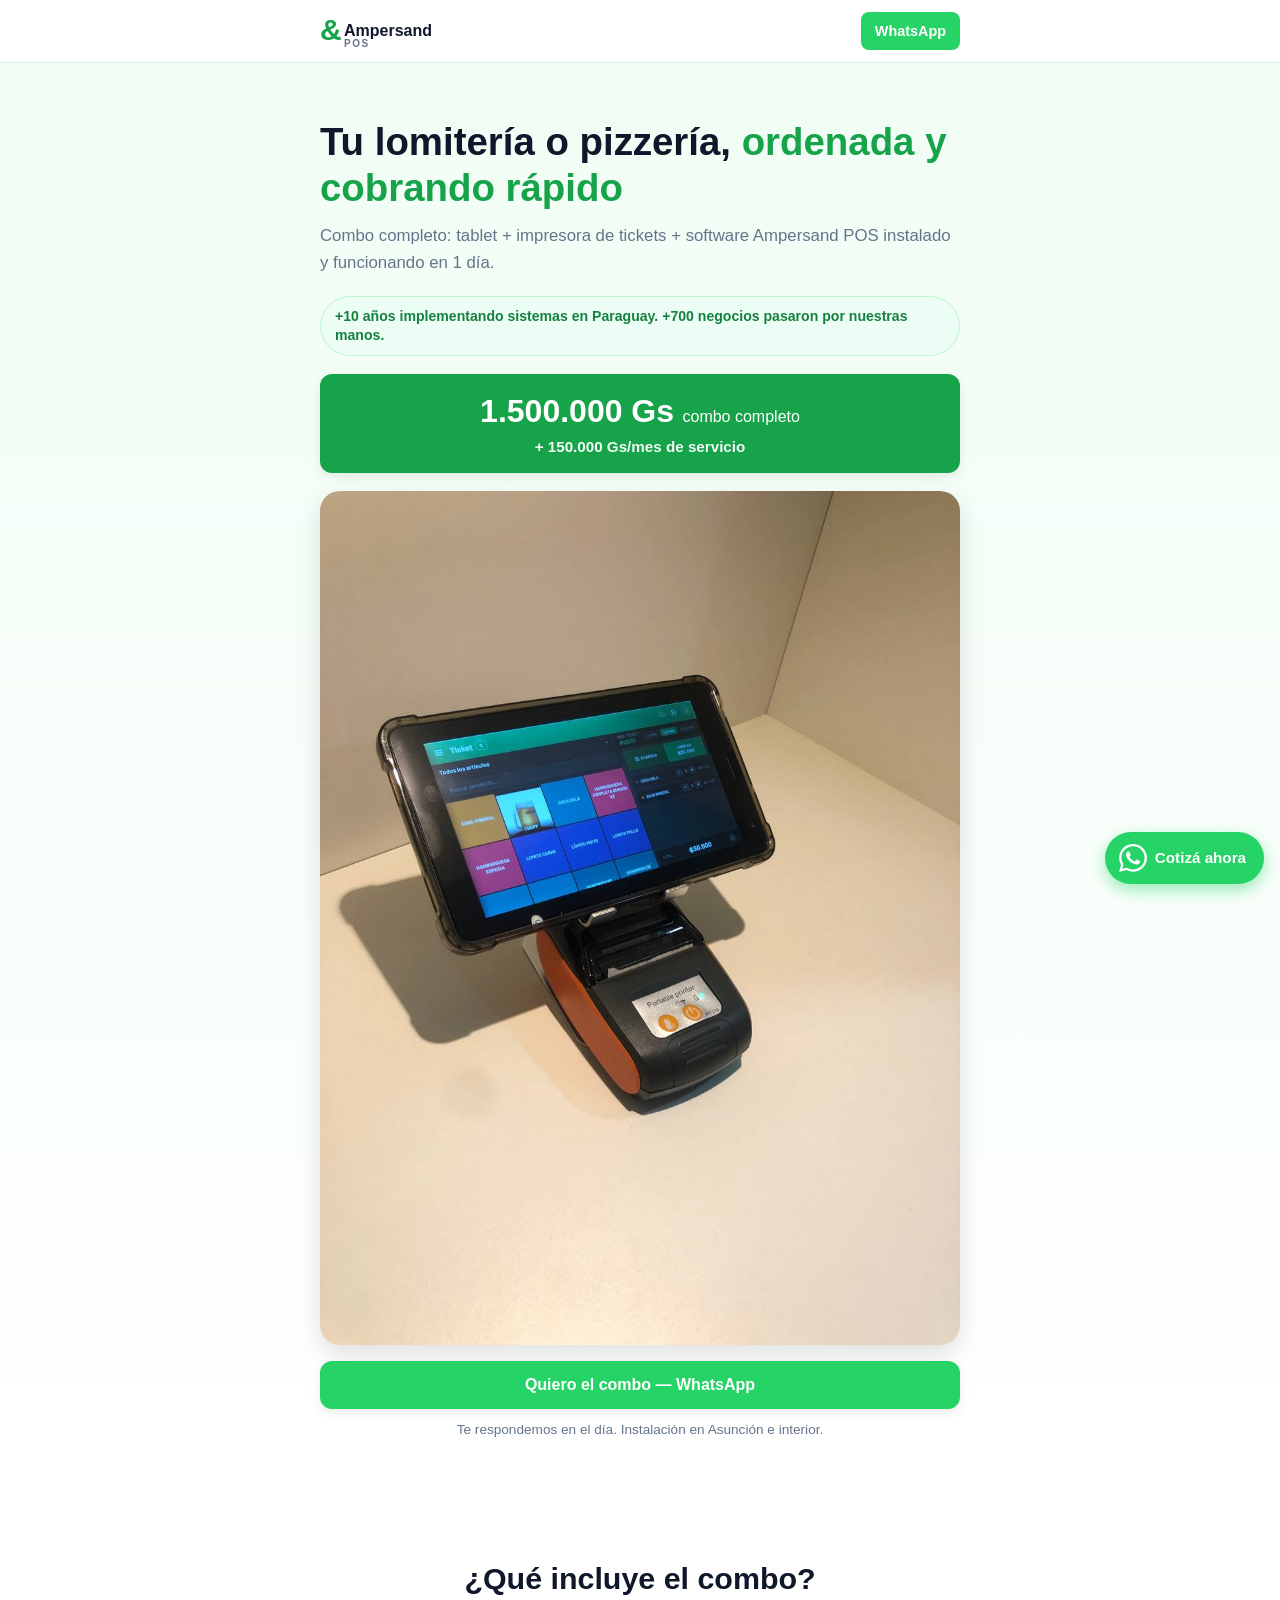
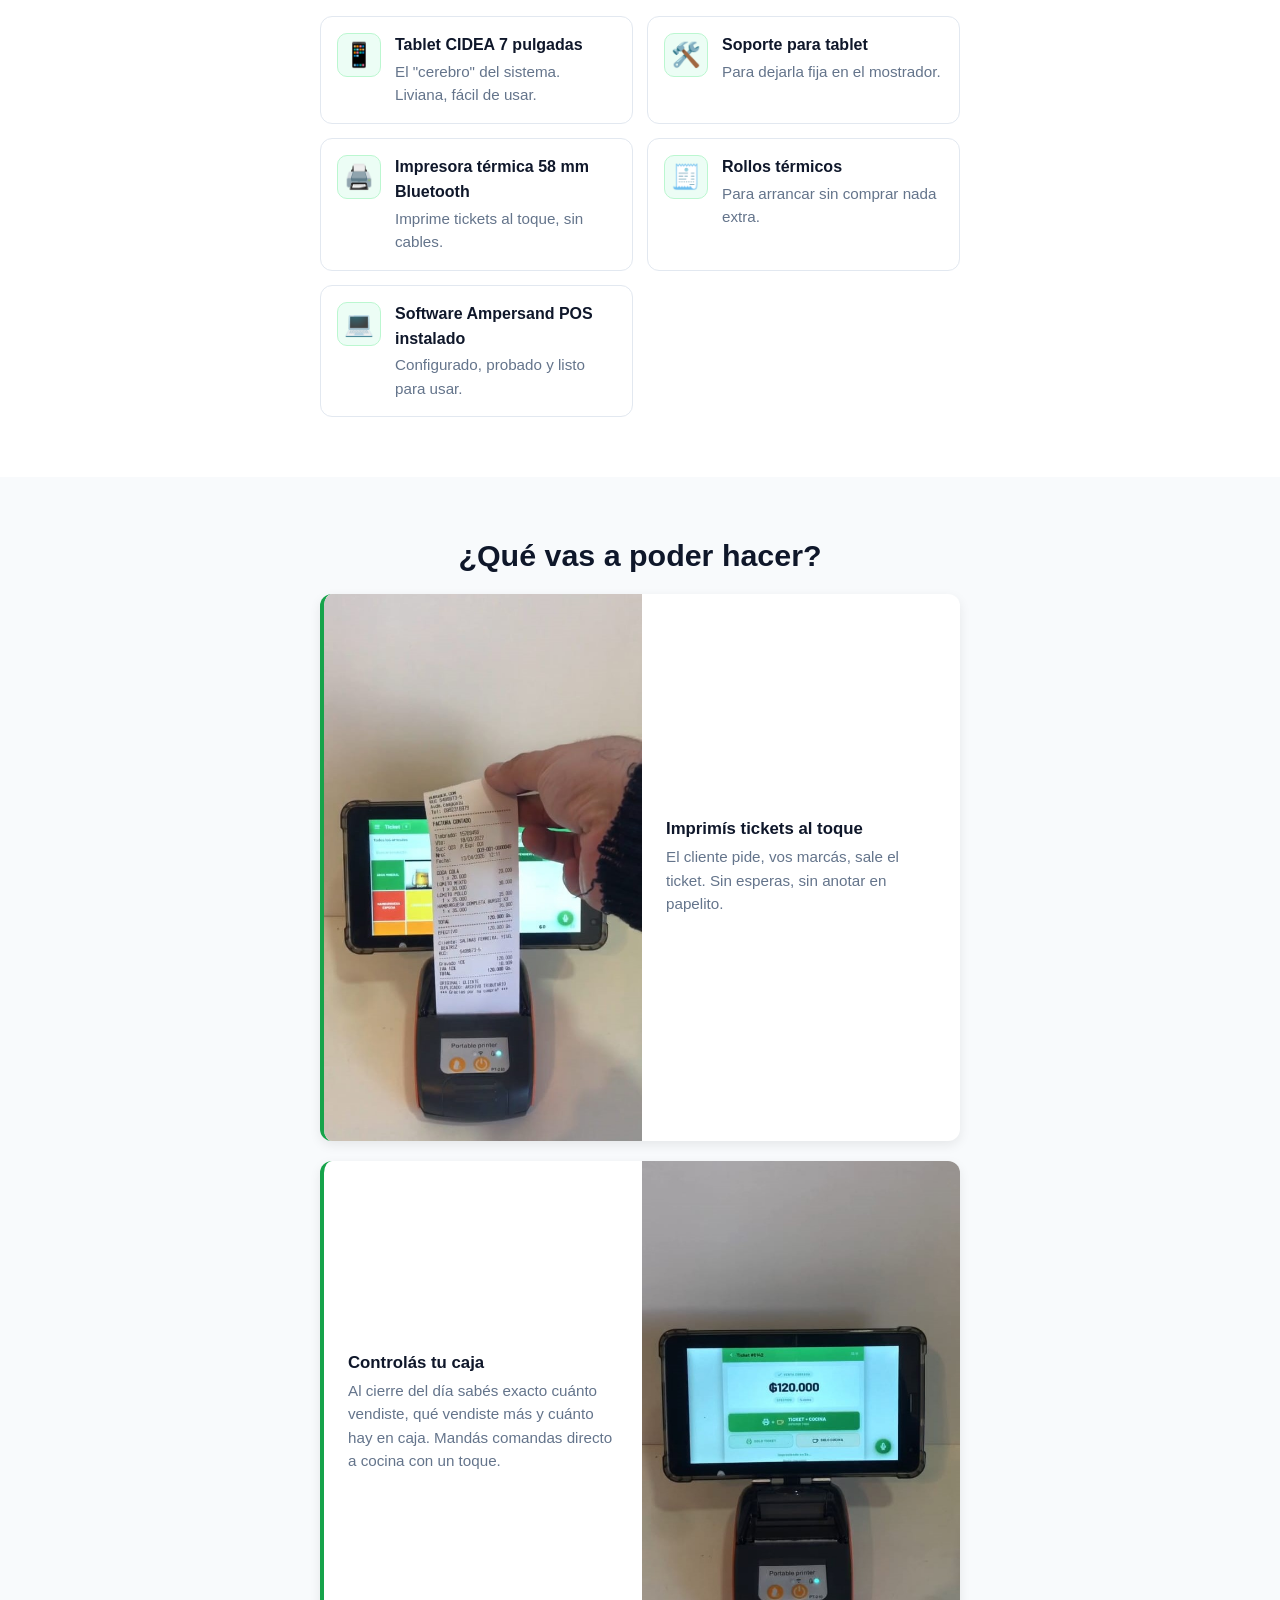
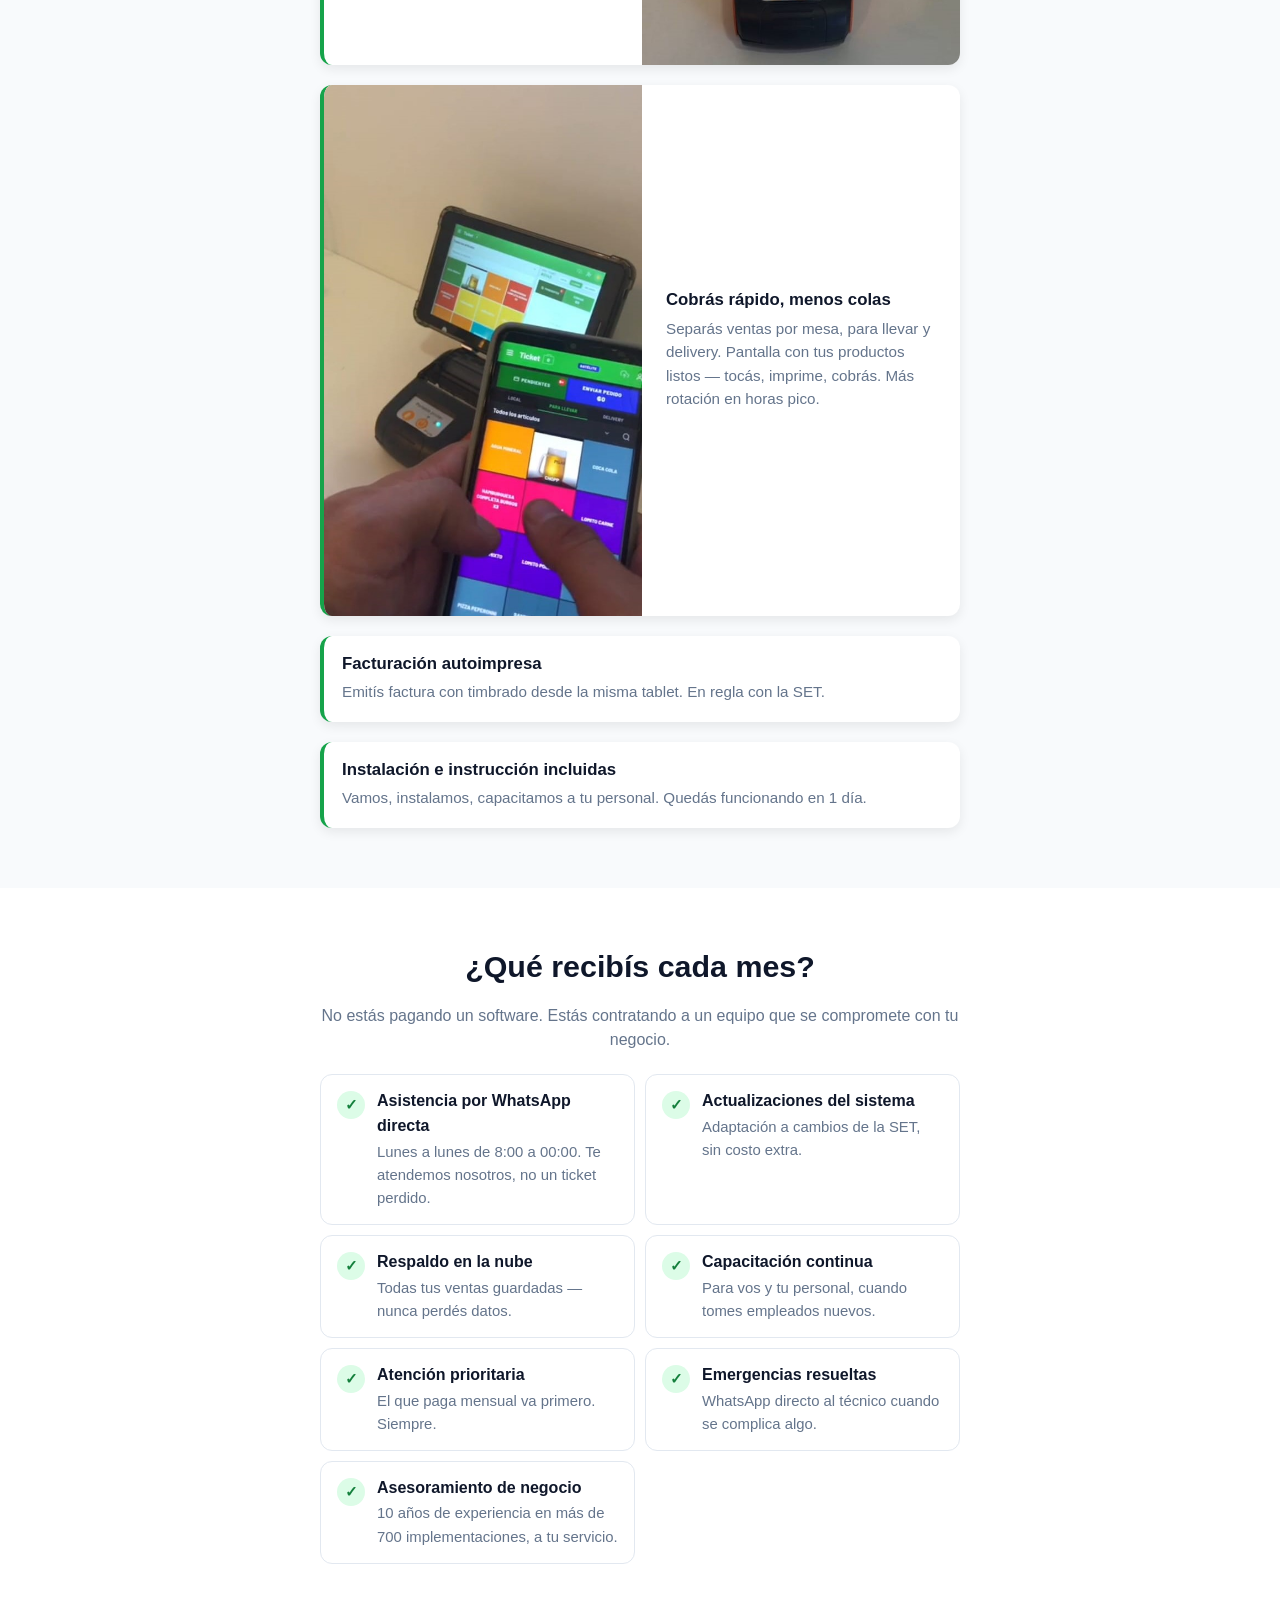
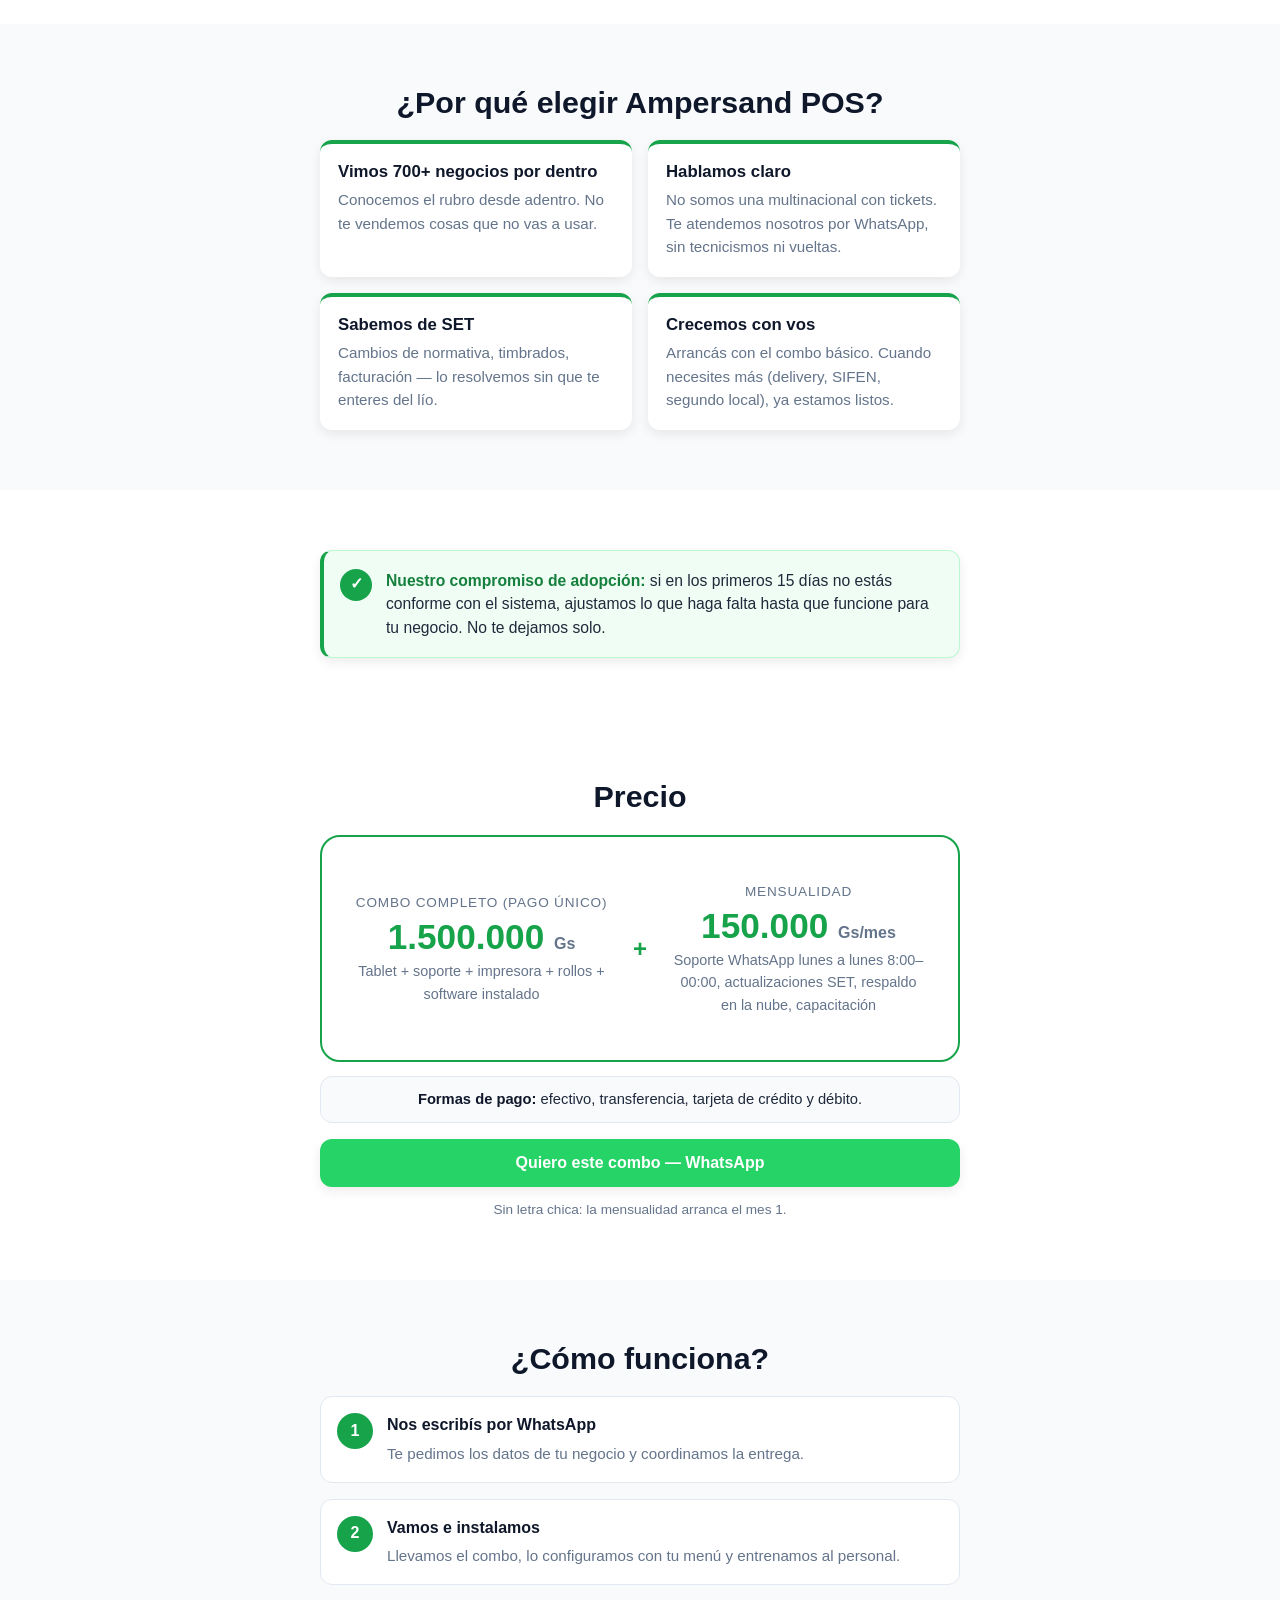
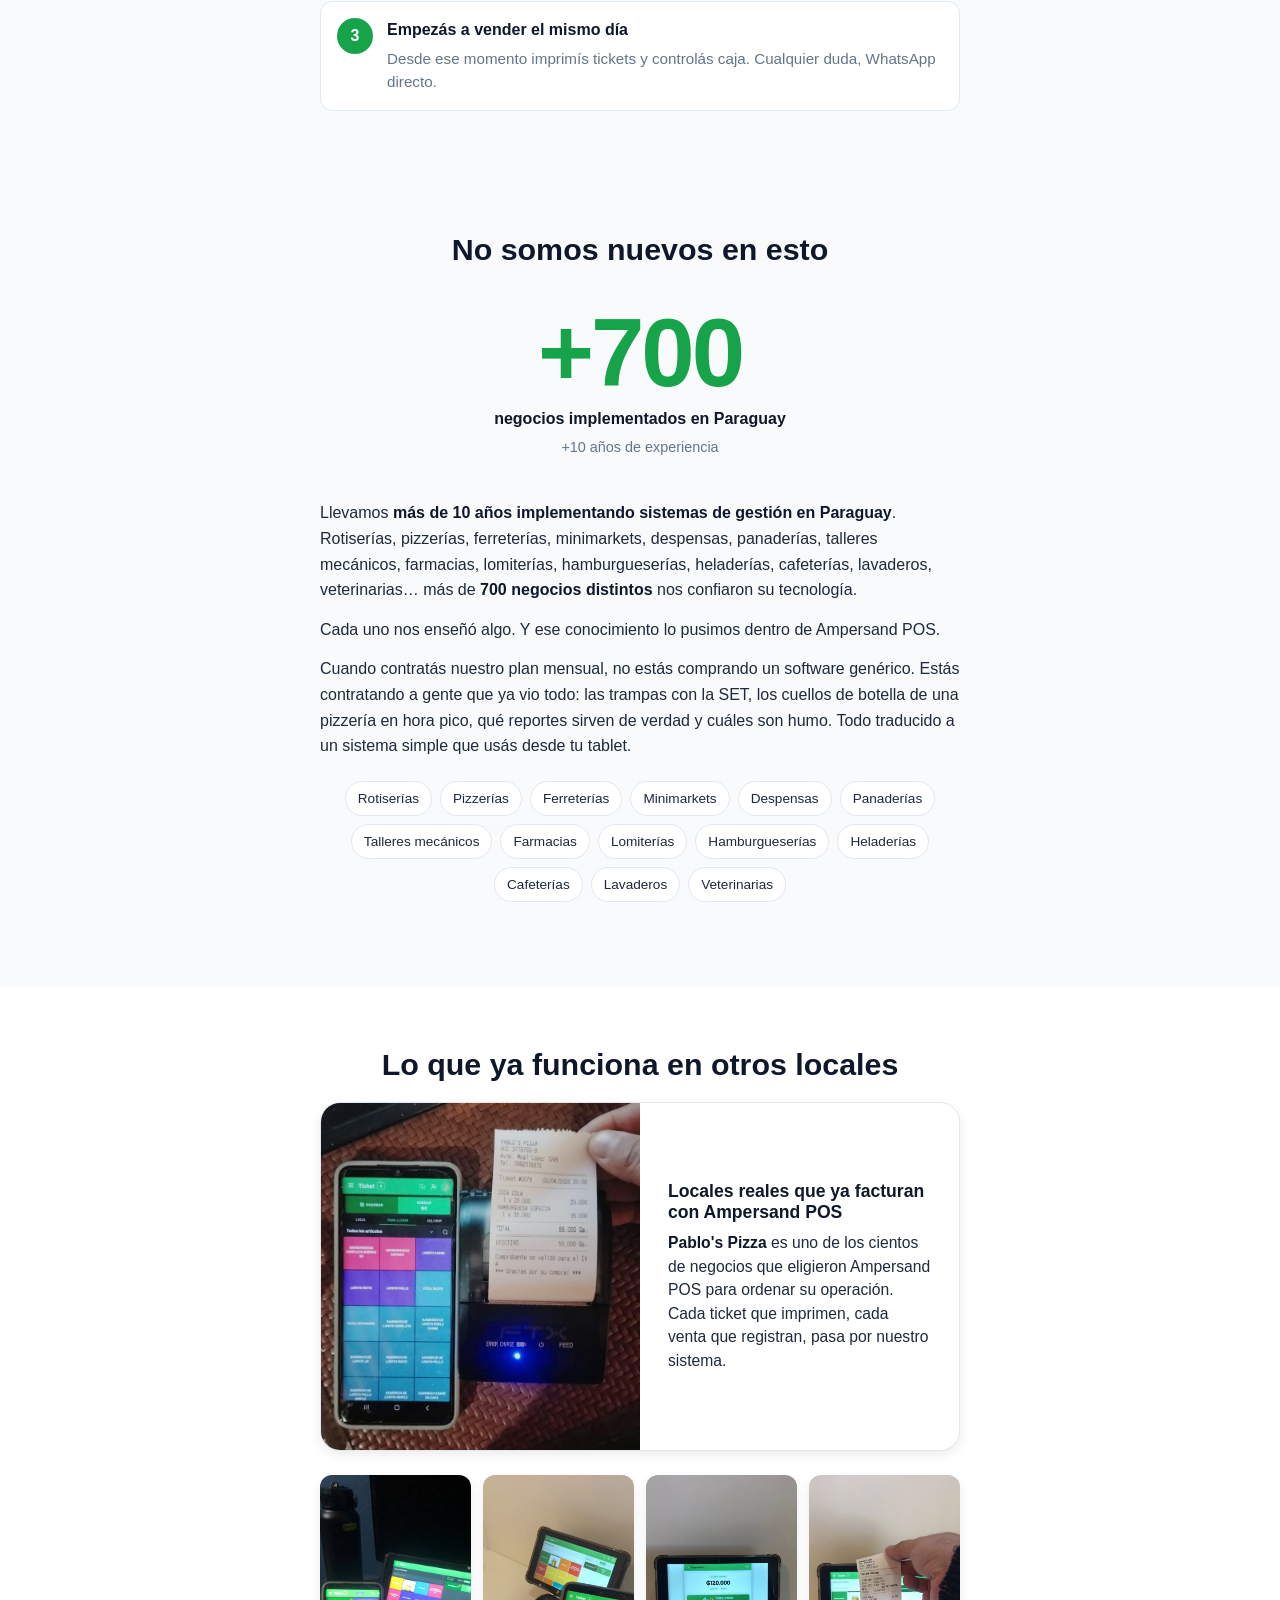
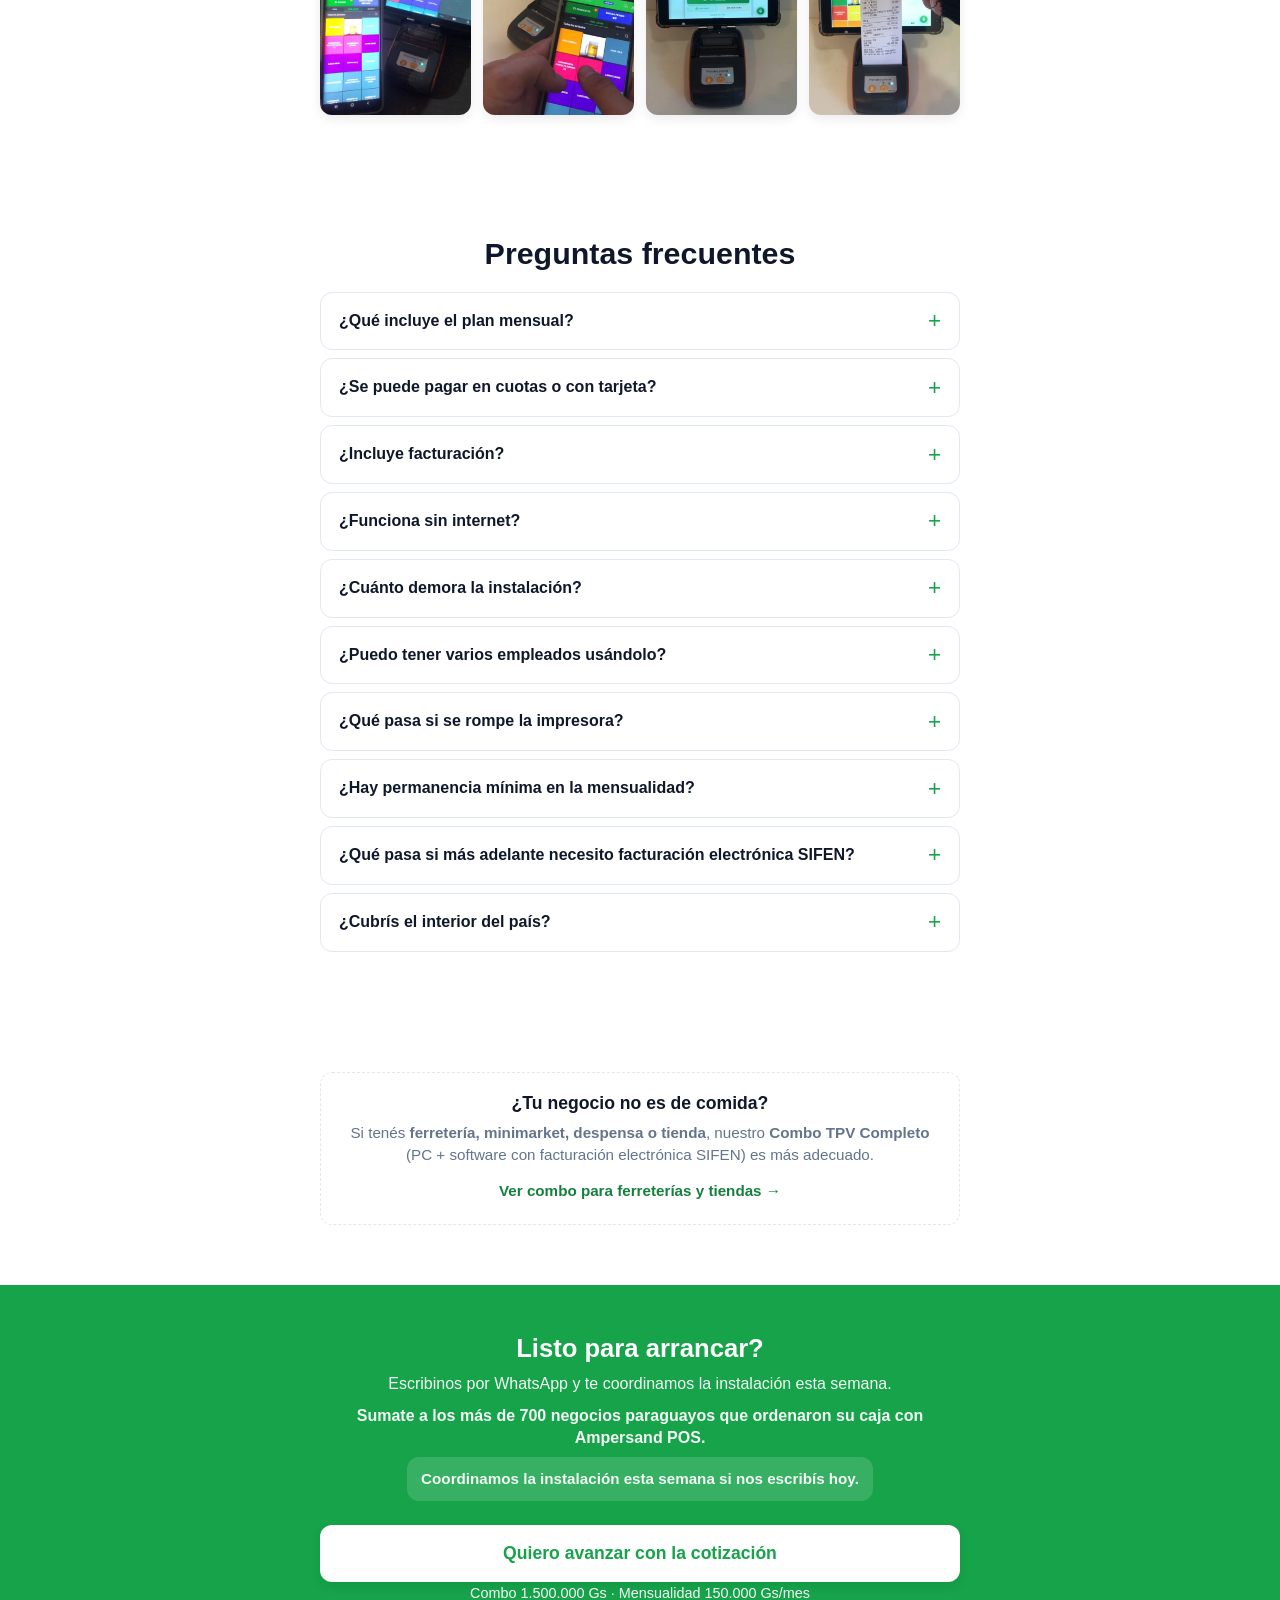
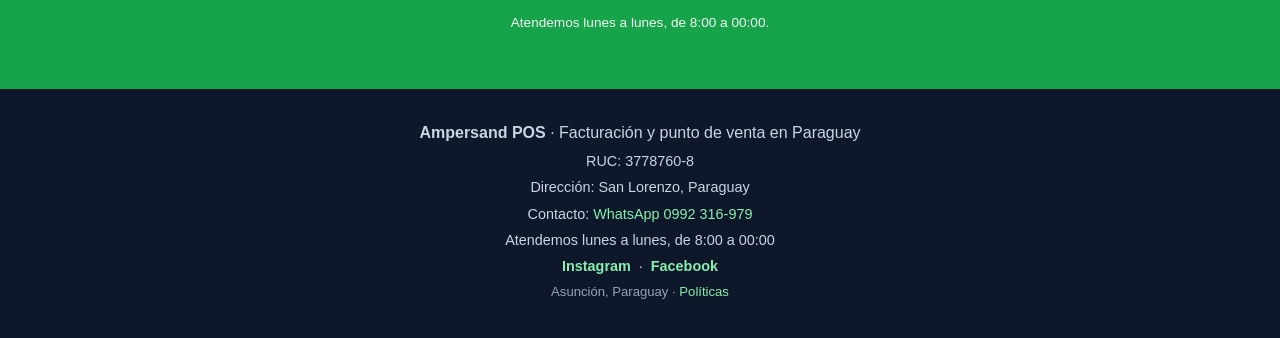
==== public/lomiteria/index.html @ 7660ac67 "Initial commit" ====
<!DOCTYPE html>
<html lang="es-PY">
<head>
<meta charset="UTF-8">
<meta name="viewport" content="width=device-width, initial-scale=1.0">
<meta name="theme-color" content="#16a34a">

<!-- SEO -->
<title>Sistema para Lomiterías y Pizzerías en Paraguay | Ampersand POS</title>
<meta name="description" content="Combo completo para tu lomitería o pizzería: tablet + impresora de tickets + software Ampersand POS. +10 años y +700 negocios implementados en Paraguay. Instalación en 1 día.">
<meta name="keywords" content="sistema lomiteria, sistema pizzeria, POS Paraguay, software facturación, tablet caja, impresora ticket bluetooth">

<!-- Open Graph -->
<meta property="og:type" content="website">
<meta property="og:locale" content="es_PY">
<meta property="og:title" content="Ampersand POS para Lomiterías y Pizzerías — 1.500.000 Gs">
<meta property="og:description" content="+10 años y +700 negocios implementados en Paraguay. Tablet + impresora + software. Quedás funcionando en 1 día.">
<meta property="og:image" content="/lomiteria/assets/og-image.jpg">
<meta property="og:url" content="https://nodo.com.py/lomiteria">

<!-- Twitter Card -->
<meta name="twitter:card" content="summary_large_image">
<meta name="twitter:title" content="Ampersand POS para Lomiterías y Pizzerías">
<meta name="twitter:description" content="Combo completo 1.500.000 Gs + 150.000 Gs/mes. +700 negocios ya confían en Ampersand POS.">
<meta name="twitter:image" content="/lomiteria/assets/og-image.jpg">

<!-- Favicon -->
<link rel="icon" type="image/png" href="/lomiteria/assets/favicon-192.png">

<!-- Styles -->
<link rel="stylesheet" href="styles.css">

<!-- Meta Pixel Code -->
<!-- REEMPLAZAR PIXEL_ID_AQUI con el ID real de Meta Pixel -->
<script>
!function(f,b,e,v,n,t,s)
{if(f.fbq)return;n=f.fbq=function(){n.callMethod?
n.callMethod.apply(n,arguments):n.queue.push(arguments)};
if(!f._fbq)f._fbq=n;n.push=n;n.loaded=!0;n.version='2.0';
n.queue=[];t=b.createElement(e);t.async=!0;
t.src=v;s=b.getElementsByTagName(e)[0];
s.parentNode.insertBefore(t,s)}(window, document,'script',
'https://connect.facebook.net/en_US/fbevents.js');
fbq('init', 'PIXEL_ID_AQUI');
fbq('track', 'PageView');
</script>
<noscript><img height="1" width="1" style="display:none"
src="https://www.facebook.com/tr?id=PIXEL_ID_AQUI&ev=PageView&noscript=1"/></noscript>
<!-- End Meta Pixel Code -->
</head>
<body>

<!-- ============================= -->
<!-- HEADER                        -->
<!-- ============================= -->
<header class="header">
  <div class="container header__inner">
    <a href="#" class="logo" aria-label="Ampersand POS - Inicio">
      <svg class="logo__svg" width="170" height="36" viewBox="0 0 170 36" xmlns="http://www.w3.org/2000/svg" aria-hidden="true">
        <text x="0" y="27" font-family="-apple-system, BlinkMacSystemFont, 'Segoe UI', Roboto, sans-serif" font-size="30" font-weight="800" fill="#16a34a">&amp;</text>
        <text x="24" y="23" font-family="-apple-system, BlinkMacSystemFont, 'Segoe UI', Roboto, sans-serif" font-size="16" font-weight="700" fill="#0f172a">Ampersand</text>
        <text x="24" y="34" font-family="-apple-system, BlinkMacSystemFont, 'Segoe UI', Roboto, sans-serif" font-size="10" font-weight="600" fill="#64748b" letter-spacing="1.5">POS</text>
      </svg>
    </a>
    <a href="https://wa.me/595992316979?text=Hola%2C%20quiero%20info%20del%20combo%20Ampersand%20POS%20para%20mi%20lomiter%C3%ADa"
       class="header__wa"
       onclick="fbq('track','Contact')"
       aria-label="Contactar por WhatsApp"
       target="_blank" rel="noopener">
      WhatsApp
    </a>
  </div>
</header>

<!-- ============================= -->
<!-- HERO                          -->
<!-- ============================= -->
<section class="hero">
  <div class="container">
    <h1 class="hero__title">Tu lomitería o pizzería, <span class="text-primary">ordenada y cobrando rápido</span></h1>
    <p class="hero__sub">Combo completo: tablet + impresora de tickets + software Ampersand POS instalado y funcionando en 1 día.</p>

    <div class="hero__badge">
      +10 años implementando sistemas en Paraguay. +700 negocios pasaron por nuestras manos.
    </div>

    <div class="hero__price">
      <div><strong>1.500.000 Gs</strong> combo completo</div>
      <div class="hero__price-plus">+ 150.000 Gs/mes de servicio</div>
    </div>

    <img src="assets/hero-combo.jpg"
         alt="Sistema Ampersand POS: tablet con software de ventas sobre impresora térmica bluetooth"
         class="hero__image"
         width="960" height="1280"
         loading="eager"
         fetchpriority="high">

    <a href="https://wa.me/595992316979?text=Hola%2C%20vi%20el%20combo%20para%20lomiter%C3%ADa%20y%20quiero%20m%C3%A1s%20info"
       class="btn btn--primary btn--block"
       onclick="fbq('track','Contact')"
       target="_blank" rel="noopener">
      Quiero el combo — WhatsApp
    </a>
    <p class="hero__note">Te respondemos en el día. Instalación en Asunción e interior.</p>
  </div>
</section>

<!-- ============================= -->
<!-- QUÉ INCLUYE EL COMBO          -->
<!-- ============================= -->
<section class="section" id="combo">
  <div class="container">
    <h2 class="section__title">¿Qué incluye el combo?</h2>
    <ul class="features">
      <li class="feature">
        <span class="feature__icon" aria-hidden="true">📱</span>
        <div>
          <strong>Tablet CIDEA 7 pulgadas</strong>
          <p>El "cerebro" del sistema. Liviana, fácil de usar.</p>
        </div>
      </li>
      <li class="feature">
        <span class="feature__icon" aria-hidden="true">🛠️</span>
        <div>
          <strong>Soporte para tablet</strong>
          <p>Para dejarla fija en el mostrador.</p>
        </div>
      </li>
      <li class="feature">
        <span class="feature__icon" aria-hidden="true">🖨️</span>
        <div>
          <strong>Impresora térmica 58 mm Bluetooth</strong>
          <p>Imprime tickets al toque, sin cables.</p>
        </div>
      </li>
      <li class="feature">
        <span class="feature__icon" aria-hidden="true">🧾</span>
        <div>
          <strong>Rollos térmicos</strong>
          <p>Para arrancar sin comprar nada extra.</p>
        </div>
      </li>
      <li class="feature">
        <span class="feature__icon" aria-hidden="true">💻</span>
        <div>
          <strong>Software Ampersand POS instalado</strong>
          <p>Configurado, probado y listo para usar.</p>
        </div>
      </li>
    </ul>
  </div>
</section>

<!-- ============================= -->
<!-- QUÉ VAS A PODER HACER         -->
<!-- ============================= -->
<section class="section section--alt">
  <div class="container">
    <h2 class="section__title">¿Qué vas a poder hacer?</h2>
    <div class="benefits">
      <div class="benefit benefit--with-image">
        <img src="assets/feature-factura.jpg"
             alt="Factura con items de lomito y hamburguesa saliendo de la impresora térmica"
             class="benefit__img"
             loading="lazy"
             width="600" height="800">
        <div class="benefit__body">
          <h3>Imprimís tickets al toque</h3>
          <p>El cliente pide, vos marcás, sale el ticket. Sin esperas, sin anotar en papelito.</p>
        </div>
      </div>
      <div class="benefit benefit--with-image benefit--reverse">
        <img src="assets/feature-cocina.jpg"
             alt="Pantalla del software Ampersand POS con venta cobrada de 120.000 guaraníes y botones TICKET y COCINA"
             class="benefit__img"
             loading="lazy"
             width="600" height="800">
        <div class="benefit__body">
          <h3>Controlás tu caja</h3>
          <p>Al cierre del día sabés exacto cuánto vendiste, qué vendiste más y cuánto hay en caja. Mandás comandas directo a cocina con un toque.</p>
        </div>
      </div>
      <div class="benefit benefit--with-image">
        <img src="assets/feature-multicanal.jpg"
             alt="App móvil Ampersand POS mostrando pestañas LOCAL, PARA LLEVAR y DELIVERY"
             class="benefit__img"
             loading="lazy"
             width="600" height="800">
        <div class="benefit__body">
          <h3>Cobrás rápido, menos colas</h3>
          <p>Separás ventas por mesa, para llevar y delivery. Pantalla con tus productos listos — tocás, imprime, cobrás. Más rotación en horas pico.</p>
        </div>
      </div>
      <div class="benefit">
        <h3>Facturación autoimpresa</h3>
        <p>Emitís factura con timbrado desde la misma tablet. En regla con la SET.</p>
      </div>
      <div class="benefit">
        <h3>Instalación e instrucción incluidas</h3>
        <p>Vamos, instalamos, capacitamos a tu personal. Quedás funcionando en 1 día.</p>
      </div>
    </div>
  </div>
</section>

<!-- ============================= -->
<!-- QUÉ RECIBÍS CADA MES (NUEVA)  -->
<!-- ============================= -->
<section class="section" id="que-recibis">
  <div class="container">
    <h2 class="section__title">¿Qué recibís cada mes?</h2>
    <p class="section__lead">No estás pagando un software. Estás contratando a un equipo que se compromete con tu negocio.</p>

    <ul class="service-list">
      <li class="service-item">
        <span class="service-item__check" aria-hidden="true">✓</span>
        <div>
          <strong>Asistencia por WhatsApp directa</strong>
          <p>Lunes a lunes de 8:00 a 00:00. Te atendemos nosotros, no un ticket perdido.</p>
        </div>
      </li>
      <li class="service-item">
        <span class="service-item__check" aria-hidden="true">✓</span>
        <div>
          <strong>Actualizaciones del sistema</strong>
          <p>Adaptación a cambios de la SET, sin costo extra.</p>
        </div>
      </li>
      <li class="service-item">
        <span class="service-item__check" aria-hidden="true">✓</span>
        <div>
          <strong>Respaldo en la nube</strong>
          <p>Todas tus ventas guardadas — nunca perdés datos.</p>
        </div>
      </li>
      <li class="service-item">
        <span class="service-item__check" aria-hidden="true">✓</span>
        <div>
          <strong>Capacitación continua</strong>
          <p>Para vos y tu personal, cuando tomes empleados nuevos.</p>
        </div>
      </li>
      <li class="service-item">
        <span class="service-item__check" aria-hidden="true">✓</span>
        <div>
          <strong>Atención prioritaria</strong>
          <p>El que paga mensual va primero. Siempre.</p>
        </div>
      </li>
      <li class="service-item">
        <span class="service-item__check" aria-hidden="true">✓</span>
        <div>
          <strong>Emergencias resueltas</strong>
          <p>WhatsApp directo al técnico cuando se complica algo.</p>
        </div>
      </li>
      <li class="service-item">
        <span class="service-item__check" aria-hidden="true">✓</span>
        <div>
          <strong>Asesoramiento de negocio</strong>
          <p>10 años de experiencia en más de 700 implementaciones, a tu servicio.</p>
        </div>
      </li>
    </ul>
  </div>
</section>

<!-- ============================= -->
<!-- POR QUÉ NOSOTROS (NUEVA)      -->
<!-- ============================= -->
<section class="section section--alt" id="por-que">
  <div class="container">
    <h2 class="section__title">¿Por qué elegir Ampersand POS?</h2>
    <div class="why-grid">
      <div class="why-card">
        <h3>Vimos 700+ negocios por dentro</h3>
        <p>Conocemos el rubro desde adentro. No te vendemos cosas que no vas a usar.</p>
      </div>
      <div class="why-card">
        <h3>Hablamos claro</h3>
        <p>No somos una multinacional con tickets. Te atendemos nosotros por WhatsApp, sin tecnicismos ni vueltas.</p>
      </div>
      <div class="why-card">
        <h3>Sabemos de SET</h3>
        <p>Cambios de normativa, timbrados, facturación — lo resolvemos sin que te enteres del lío.</p>
      </div>
      <div class="why-card">
        <h3>Crecemos con vos</h3>
        <p>Arrancás con el combo básico. Cuando necesites más (delivery, SIFEN, segundo local), ya estamos listos.</p>
      </div>
    </div>
  </div>
</section>

<!-- ============================= -->
<!-- GARANTÍA / COMPROMISO         -->
<!-- ============================= -->
<section class="section" id="garantia">
  <div class="container">
    <div class="guarantee">
      <div class="guarantee__icon" aria-hidden="true">✓</div>
      <div class="guarantee__body">
        <strong>Nuestro compromiso de adopción:</strong> si en los primeros 15 días no estás conforme con el sistema, ajustamos lo que haga falta hasta que funcione para tu negocio. No te dejamos solo.
      </div>
    </div>
  </div>
</section>

<!-- ============================= -->
<!-- PRECIO                        -->
<!-- ============================= -->
<section class="section" id="precio">
  <div class="container">
    <h2 class="section__title">Precio</h2>
    <div class="pricing">
      <div class="pricing__block">
        <div class="pricing__label">Combo completo (pago único)</div>
        <div class="pricing__amount">1.500.000 <span>Gs</span></div>
        <div class="pricing__detail">Tablet + soporte + impresora + rollos + software instalado</div>
      </div>
      <div class="pricing__divider">+</div>
      <div class="pricing__block">
        <div class="pricing__label">Mensualidad</div>
        <div class="pricing__amount">150.000 <span>Gs/mes</span></div>
        <div class="pricing__detail">Soporte WhatsApp lunes a lunes 8:00–00:00, actualizaciones SET, respaldo en la nube, capacitación</div>
      </div>
    </div>
    <div class="pricing__payment">
      <strong>Formas de pago:</strong> efectivo, transferencia, tarjeta de crédito y débito.
    </div>
    <a href="https://wa.me/595992316979?text=Hola%2C%20quiero%20el%20combo%20Ampersand%20POS%20de%201.500.000%20Gs%20para%20mi%20lomiter%C3%ADa"
       class="btn btn--primary btn--block"
       onclick="fbq('track','Contact')"
       target="_blank" rel="noopener">
      Quiero este combo — WhatsApp
    </a>
    <p class="pricing__small">Sin letra chica: la mensualidad arranca el mes 1.</p>
  </div>
</section>

<!-- ============================= -->
<!-- CÓMO FUNCIONA                 -->
<!-- ============================= -->
<section class="section section--alt" id="como-funciona">
  <div class="container">
    <h2 class="section__title">¿Cómo funciona?</h2>
    <ol class="steps">
      <li class="step">
        <span class="step__num">1</span>
        <div>
          <strong>Nos escribís por WhatsApp</strong>
          <p>Te pedimos los datos de tu negocio y coordinamos la entrega.</p>
        </div>
      </li>
      <li class="step">
        <span class="step__num">2</span>
        <div>
          <strong>Vamos e instalamos</strong>
          <p>Llevamos el combo, lo configuramos con tu menú y entrenamos al personal.</p>
        </div>
      </li>
      <li class="step">
        <span class="step__num">3</span>
        <div>
          <strong>Empezás a vender el mismo día</strong>
          <p>Desde ese momento imprimís tickets y controlás caja. Cualquier duda, WhatsApp directo.</p>
        </div>
      </li>
    </ol>
  </div>
</section>

<!-- ============================= -->
<!-- QUIÉNES SOMOS                 -->
<!-- ============================= -->
<section class="section section--alt" id="quienes-somos">
  <div class="container">
    <h2 class="section__title">No somos nuevos en esto</h2>

    <div class="stat-hero">
      <div class="stat-hero__number">+700</div>
      <div class="stat-hero__label">negocios implementados en Paraguay</div>
      <div class="stat-hero__sub">+10 años de experiencia</div>
    </div>

    <div class="about-text">
      <p>Llevamos <strong>más de 10 años implementando sistemas de gestión en Paraguay</strong>. Rotiserías, pizzerías, ferreterías, minimarkets, despensas, panaderías, talleres mecánicos, farmacias, lomiterías, hamburgueserías, heladerías, cafeterías, lavaderos, veterinarias… más de <strong>700 negocios distintos</strong> nos confiaron su tecnología.</p>

      <p>Cada uno nos enseñó algo. Y ese conocimiento lo pusimos dentro de Ampersand POS.</p>

      <p>Cuando contratás nuestro plan mensual, no estás comprando un software genérico. Estás contratando a gente que ya vio todo: las trampas con la SET, los cuellos de botella de una pizzería en hora pico, qué reportes sirven de verdad y cuáles son humo. Todo traducido a un sistema simple que usás desde tu tablet.</p>
    </div>

    <ul class="rubros-chips" aria-label="Rubros donde implementamos">
      <li>Rotiserías</li>
      <li>Pizzerías</li>
      <li>Ferreterías</li>
      <li>Minimarkets</li>
      <li>Despensas</li>
      <li>Panaderías</li>
      <li>Talleres mecánicos</li>
      <li>Farmacias</li>
      <li>Lomiterías</li>
      <li>Hamburgueserías</li>
      <li>Heladerías</li>
      <li>Cafeterías</li>
      <li>Lavaderos</li>
      <li>Veterinarias</li>
    </ul>

  </div>
</section>

<!-- ============================= -->
<!-- TESTIMONIO                    -->
<!-- ============================= -->
<!-- SECCIÓN TESTIMONIO COMENTADA.
     Habilitar cuando tengas 1 testimonio real (foto + nombre + negocio + frase).
<section class="section" id="testimonio">
  <div class="container">
    <h2 class="section__title">Lo que dicen los que ya lo usan</h2>
    <blockquote class="testimonial">
      <p>"[FRASE DEL DUEÑO sobre cómo le cambió el día a día]"</p>
      <footer>
        <img src="assets/testimonio-foto.jpg" alt="[NOMBRE]" width="56" height="56">
        <div>
          <strong>[NOMBRE DEL DUEÑO]</strong>
          <span>[NOMBRE DEL NEGOCIO], [CIUDAD]</span>
        </div>
      </footer>
    </blockquote>
  </div>
</section>
-->

<!-- ============================= -->
<!-- LO QUE YA FUNCIONA (PROOF)    -->
<!-- ============================= -->
<section class="section" id="clientes-reales">
  <div class="container">
    <h2 class="section__title">Lo que ya funciona en otros locales</h2>

    <div class="client-card">
      <img src="assets/cliente-pablos-pizza.jpg"
           alt="Ticket impreso de Pablo's Pizza junto al celular con el software Ampersand POS"
           class="client-card__img"
           loading="lazy"
           width="600" height="800">
      <div class="client-card__body">
        <h3>Locales reales que ya facturan con Ampersand POS</h3>
        <p><strong>Pablo's Pizza</strong> es uno de los cientos de negocios que eligieron Ampersand POS para ordenar su operación. Cada ticket que imprimen, cada venta que registran, pasa por nuestro sistema.</p>
      </div>
    </div>

    <div class="clients-gallery" aria-label="Galería de clientes usando Ampersand POS">
      <img src="assets/feature-multidispositivo.jpg"
           alt="Tablet, celular e impresora trabajando juntos con Ampersand POS"
           loading="lazy" width="600" height="800">
      <img src="assets/feature-multicanal.jpg"
           alt="App móvil Ampersand POS con pestañas LOCAL, PARA LLEVAR, DELIVERY"
           loading="lazy" width="600" height="800">
      <img src="assets/feature-cocina.jpg"
           alt="Pantalla de Ampersand POS con venta cobrada de 120.000 guaraníes"
           loading="lazy" width="600" height="800">
      <img src="assets/feature-factura.jpg"
           alt="Factura de lomito y hamburguesa saliendo de la impresora"
           loading="lazy" width="600" height="800">
    </div>
  </div>
</section>

<!-- ============================= -->
<!-- FAQ                           -->
<!-- ============================= -->
<section class="section" id="faq">
  <div class="container">
    <h2 class="section__title">Preguntas frecuentes</h2>
    <div class="faq">
      <details class="faq__item">
        <summary>¿Qué incluye el plan mensual?</summary>
        <p>Soporte por WhatsApp directo de lunes a lunes de 8:00 a 00:00, actualizaciones del sistema, adaptaciones a la SET, respaldo en la nube, capacitación a vos y tu personal, y asesoramiento de negocio. No es un software suelto — es un servicio de acompañamiento.</p>
      </details>
      <details class="faq__item">
        <summary>¿Se puede pagar en cuotas o con tarjeta?</summary>
        <p>Aceptamos efectivo, transferencia y tarjeta de crédito/débito. Por el momento no manejamos cuotas propias, pero podés usar las cuotas de tu tarjeta si tu banco lo permite.</p>
      </details>
      <details class="faq__item">
        <summary>¿Incluye facturación?</summary>
        <p>Sí. Factura autoimpresa con timbrado, emitida desde la misma tablet. Si necesitás factura electrónica SIFEN, tenemos una versión más completa — avisanos por WhatsApp.</p>
      </details>
      <details class="faq__item">
        <summary>¿Funciona sin internet?</summary>
        <p>Sí. El sistema corre en la tablet de manera local. Internet lo usás para sincronizar, respaldar y actualizar. Si se te corta la conexión, seguís vendiendo igual.</p>
      </details>
      <details class="faq__item">
        <summary>¿Cuánto demora la instalación?</summary>
        <p>1 jornada. Vamos, configuramos tu menú, te capacitamos al personal y quedás vendiendo ese mismo día.</p>
      </details>
      <details class="faq__item">
        <summary>¿Puedo tener varios empleados usándolo?</summary>
        <p>Sí. Podés tener una <strong>caja principal</strong> y <strong>terminales adicionales para los mozos</strong> que toman pedidos en las mesas. Cada uno trabaja desde su propio dispositivo.</p>
      </details>
      <details class="faq__item">
        <summary>¿Qué pasa si se rompe la impresora?</summary>
        <p>Te asistimos por WhatsApp. Si hay que cambiar alguna pieza, te la conseguimos con costo mínimo. El software y los datos están respaldados en la nube.</p>
      </details>
      <details class="faq__item">
        <summary>¿Hay permanencia mínima en la mensualidad?</summary>
        <p>No. Podés cancelar cuando quieras. Si cancelás, perdés acceso al soporte, actualizaciones SET, respaldo en la nube y capacitación — pero sin multa ni letra chica.</p>
      </details>
      <details class="faq__item">
        <summary>¿Qué pasa si más adelante necesito facturación electrónica SIFEN?</summary>
        <p>Sin problema, te la integramos cuando lo necesites. No hace falta cambiar de sistema ni empezar de cero. Avisanos por WhatsApp y coordinamos.</p>
      </details>
      <details class="faq__item">
        <summary>¿Cubrís el interior del país?</summary>
        <p>Sí, Gran Asunción e interior. La instalación puede ser presencial o asistida — lo coordinamos por WhatsApp.</p>
      </details>
    </div>
  </div>
</section>

<!-- ============================= -->
<!-- TEASER OTROS RUBROS           -->
<!-- ============================= -->
<!-- NOTA: el link a /ferreteria se activará en Fase 2 cuando se publique la landing de retail. -->
<section class="section" id="otros-rubros">
  <div class="container">
    <div class="teaser-card">
      <h3>¿Tu negocio no es de comida?</h3>
      <p>Si tenés <strong>ferretería, minimarket, despensa o tienda</strong>, nuestro <strong>Combo TPV Completo</strong> (PC + software con facturación electrónica SIFEN) es más adecuado.</p>
      <a href="/ferreteria" class="link-teaser">Ver combo para ferreterías y tiendas →</a>
    </div>
  </div>
</section>

<!-- ============================= -->
<!-- CTA FINAL                     -->
<!-- ============================= -->
<section class="cta-final">
  <div class="container">
    <h2>Listo para arrancar?</h2>
    <p>Escribinos por WhatsApp y te coordinamos la instalación esta semana.</p>
    <p class="cta-final__social-proof">Sumate a los más de 700 negocios paraguayos que ordenaron su caja con Ampersand POS.</p>
    <p class="cta-final__urgency">Coordinamos la instalación esta semana si nos escribís hoy.</p>
    <a href="https://wa.me/595992316979?text=Ya%20vi%20la%20info%20del%20combo%2C%20quiero%20avanzar%20con%20la%20cotizaci%C3%B3n%20e%20instalaci%C3%B3n"
       class="btn btn--primary btn--block btn--large"
       onclick="fbq('track','Contact')"
       target="_blank" rel="noopener">
      Quiero avanzar con la cotización
    </a>
    <p class="cta-final__price">Combo 1.500.000 Gs · Mensualidad 150.000 Gs/mes</p>
    <p class="cta-final__hours">Atendemos lunes a lunes, de 8:00 a 00:00.</p>
  </div>
</section>

<!-- ============================= -->
<!-- FOOTER                        -->
<!-- ============================= -->
<footer class="footer">
  <div class="container">
    <p class="footer__brand"><strong>Ampersand POS</strong> · Facturación y punto de venta en Paraguay</p>
    <!-- reemplazar con RUC real -->
    <p>RUC: 3778760-8</p>
    <!-- reemplazar con dirección real de Asunción / San Lorenzo -->
    <p>Dirección: San Lorenzo, Paraguay</p>
    <p>Contacto: <a href="https://wa.me/595992316979" onclick="fbq('track','Contact')" target="_blank" rel="noopener">WhatsApp 0992 316-979</a></p>
    <p>Atendemos lunes a lunes, de 8:00 a 00:00</p>
    <p class="footer__social">
      <!-- reemplazar con link real de Instagram -->
      <a href="#" target="_blank" rel="noopener" aria-label="Instagram Ampersand POS">Instagram</a>
      ·
      <!-- reemplazar con link real de Facebook -->
      <a href="#" target="_blank" rel="noopener" aria-label="Facebook Ampersand POS">Facebook</a>
    </p>
    <p class="footer__small">Asunción, Paraguay · <a href="#">Políticas</a></p>
  </div>
</footer>

<!-- ============================= -->
<!-- WHATSAPP FLOTANTE             -->
<!-- ============================= -->
<a href="https://wa.me/595992316979?text=Hola%2C%20vi%20la%20p%C3%A1gina%20y%20quiero%20info%20del%20combo"
   class="wa-float"
   onclick="fbq('track','Contact')"
   aria-label="Contactar por WhatsApp"
   target="_blank" rel="noopener">
  <svg viewBox="0 0 24 24" width="28" height="28" fill="#ffffff" aria-hidden="true">
    <path d="M17.472 14.382c-.297-.149-1.758-.867-2.03-.967-.273-.099-.471-.148-.67.15-.197.297-.767.966-.94 1.164-.173.199-.347.223-.644.075-.297-.15-1.255-.463-2.39-1.475-.883-.788-1.48-1.761-1.653-2.059-.173-.297-.018-.458.13-.606.134-.133.298-.347.446-.52.149-.174.198-.298.298-.497.099-.198.05-.371-.025-.52-.075-.149-.669-1.612-.916-2.207-.242-.579-.487-.5-.669-.51-.173-.008-.371-.01-.57-.01-.198 0-.52.074-.792.372-.272.297-1.04 1.016-1.04 2.479 0 1.462 1.065 2.875 1.213 3.074.149.198 2.096 3.2 5.077 4.487.709.306 1.262.489 1.694.625.712.227 1.36.195 1.871.118.571-.085 1.758-.719 2.006-1.413.248-.694.248-1.289.173-1.413-.074-.124-.272-.198-.57-.347m-5.421 7.403h-.004a9.87 9.87 0 01-5.031-1.378l-.361-.214-3.741.982.998-3.648-.235-.374a9.86 9.86 0 01-1.51-5.26c.001-5.45 4.436-9.884 9.888-9.884 2.64 0 5.122 1.03 6.988 2.898a9.825 9.825 0 012.893 6.994c-.003 5.45-4.437 9.884-9.885 9.884m8.413-18.297A11.815 11.815 0 0012.05 0C5.495 0 .16 5.335.157 11.892c0 2.096.547 4.142 1.588 5.945L.057 24l6.305-1.654a11.882 11.882 0 005.683 1.448h.005c6.554 0 11.89-5.335 11.893-11.893a11.821 11.821 0 00-3.48-8.413z"/>
  </svg>
  <span>Cotizá ahora</span>
</a>

<script src="script.js"></script>
</body>
</html>
---- public/lomiteria/styles.css ----
/* =============================================
   Ampersand POS — Landing Lomitería / Pizzería
   Mobile-first. System fonts. Cero dependencias.
   ============================================= */

:root {
  --color-primary: #16a34a;      /* verde Ampersand POS */
  --color-primary-dark: #15803d;
  --color-dark: #0f172a;
  --color-light: #f8fafc;
  --color-gray: #64748b;
  --color-border: #e2e8f0;
  --color-text: #1e293b;
  --color-whatsapp: #25D366;
  --color-whatsapp-dark: #128C7E;

  --font-sans: -apple-system, BlinkMacSystemFont, 'Segoe UI', Roboto,
               'Helvetica Neue', Arial, sans-serif;
  --max-width: 680px;
  --radius: 12px;
  --radius-lg: 20px;
  --shadow: 0 4px 12px rgba(0,0,0,0.08);
  --shadow-lg: 0 10px 24px rgba(0,0,0,0.12);
}

* { box-sizing: border-box; }

html { scroll-behavior: smooth; }

body {
  margin: 0;
  font-family: var(--font-sans);
  font-size: 16px;
  line-height: 1.55;
  color: var(--color-text);
  background: #ffffff;
  -webkit-font-smoothing: antialiased;
}

img { max-width: 100%; display: block; }

a { color: var(--color-primary); text-decoration: none; }
a:hover { text-decoration: underline; }

h1, h2, h3 { line-height: 1.2; color: var(--color-dark); margin: 0 0 .5em; }

code {
  background: #f1f5f9;
  padding: 2px 6px;
  border-radius: 4px;
  font-size: 0.85em;
}

.container {
  width: 100%;
  max-width: var(--max-width);
  margin: 0 auto;
  padding: 0 20px;
}

.text-primary { color: var(--color-primary); }

/* ---------- BOTONES ---------- */
.btn {
  display: inline-block;
  padding: 14px 22px;
  border-radius: var(--radius);
  font-weight: 600;
  font-size: 1rem;
  text-align: center;
  text-decoration: none;
  transition: transform .1s ease, box-shadow .15s ease, background .15s ease;
  cursor: pointer;
  border: none;
  min-height: 48px;
  line-height: 1.2;
}
.btn:hover { text-decoration: none; }

.btn--primary {
  background: var(--color-whatsapp);
  color: #ffffff;
  box-shadow: var(--shadow);
}
.btn--primary:hover {
  background: var(--color-whatsapp-dark);
  transform: translateY(-1px);
  box-shadow: var(--shadow-lg);
}

.btn--block {
  display: block;
  width: 100%;
  margin: 16px 0 0;
}

.btn--large {
  padding: 18px 28px;
  font-size: 1.1rem;
}

/* ---------- HEADER ---------- */
.header {
  position: sticky;
  top: 0;
  background: #ffffff;
  border-bottom: 1px solid var(--color-border);
  z-index: 10;
}
.header__inner {
  display: flex;
  align-items: center;
  justify-content: space-between;
  padding-top: 12px;
  padding-bottom: 12px;
}
.logo { display: inline-flex; }
.header__wa {
  background: var(--color-whatsapp);
  color: #ffffff;
  padding: 8px 14px;
  border-radius: 8px;
  font-size: 0.9rem;
  font-weight: 600;
}
.header__wa:hover { background: var(--color-whatsapp-dark); text-decoration: none; }

/* ---------- HERO ---------- */
.hero {
  padding: 32px 0 40px;
  background: linear-gradient(180deg, #f0fdf4 0%, #ffffff 100%);
}
.hero__title {
  font-size: 1.9rem;
  font-weight: 800;
  margin-bottom: 12px;
}
.hero__sub {
  font-size: 1.05rem;
  color: var(--color-gray);
  margin: 0 0 20px;
}
.hero__note {
  text-align: center;
  font-size: 0.85rem;
  color: var(--color-gray);
  margin: 10px 0 0;
}
.hero__badge {
  display: inline-block;
  background: #ecfdf5;
  color: var(--color-primary-dark);
  border: 1px solid #bbf7d0;
  padding: 10px 14px;
  border-radius: 999px;
  font-size: 0.88rem;
  font-weight: 600;
  line-height: 1.35;
  margin: 0 0 18px;
}

/* Caja de precio destacada en hero */
.hero__price {
  background: var(--color-primary);
  color: #ffffff;
  border-radius: var(--radius);
  padding: 16px 18px;
  margin: 0 0 18px;
  text-align: center;
  box-shadow: var(--shadow);
  line-height: 1.35;
}
.hero__price strong {
  font-size: 1.6rem;
  font-weight: 800;
  display: inline-block;
  margin-right: 4px;
}
.hero__price-plus {
  font-size: 0.95rem;
  font-weight: 600;
  margin-top: 4px;
  opacity: 0.95;
}

/* ---------- LOGO ---------- */
.logo__img {
  display: block;
  height: 40px;
  width: auto;
  object-fit: contain;
}
.logo__svg {
  display: block;
  height: 36px;
  width: auto;
}

/* ---------- HERO IMAGE ---------- */
.hero__image {
  width: 100%;
  max-width: 560px;
  height: auto;
  margin: 16px auto;
  border-radius: var(--radius-lg);
  box-shadow: var(--shadow-lg);
  display: block;
  aspect-ratio: auto;
}

/* ---------- VIDEO PLAYER ---------- */
.video-player {
  width: 100%;
  max-width: 720px;
  height: auto;
  margin: 0 auto;
  display: block;
  border-radius: var(--radius);
  box-shadow: var(--shadow-lg);
  background: #000;
  aspect-ratio: 16 / 9;
  object-fit: cover;
}

/* ---------- PLACEHOLDERS DE IMÁGENES ---------- */
.placeholder-image {
  width: 100%;
  background: repeating-linear-gradient(
    45deg,
    #fef3c7,
    #fef3c7 10px,
    #fde68a 10px,
    #fde68a 20px
  );
  border: 2px dashed #ca8a04;
  border-radius: var(--radius);
  display: flex;
  align-items: center;
  justify-content: center;
  padding: 24px;
  margin: 16px 0;
  min-height: 220px;
}
.placeholder-image--hero { min-height: 280px; }
.placeholder-image--video { min-height: 260px; aspect-ratio: 16/9; }

.placeholder-image__label {
  text-align: center;
  color: #713f12;
  font-size: 0.9rem;
  line-height: 1.5;
}
.placeholder-image__label strong {
  display: block;
  font-size: 1.05rem;
  color: #422006;
  margin-bottom: 6px;
  letter-spacing: 0.5px;
}
.placeholder-image__label code {
  background: #fef3c7;
  color: #713f12;
  border: 1px solid #ca8a04;
}

/* ---------- SECCIONES ---------- */
.section {
  padding: 44px 0;
}
.section--alt {
  background: var(--color-light);
}
.section__title {
  font-size: 1.5rem;
  font-weight: 800;
  margin-bottom: 20px;
  text-align: center;
}
.section__lead {
  text-align: center;
  color: var(--color-gray);
  font-size: 1rem;
  margin: 0 0 22px;
  line-height: 1.5;
}

/* ---------- SERVICE LIST (Qué recibís cada mes) ---------- */
.service-list {
  list-style: none;
  padding: 0;
  margin: 0;
  display: flex;
  flex-direction: column;
  gap: 10px;
}
.service-item {
  display: flex;
  align-items: flex-start;
  gap: 12px;
  background: #ffffff;
  padding: 14px 16px;
  border-radius: var(--radius);
  border: 1px solid var(--color-border);
}
.service-item__check {
  background: #dcfce7;
  color: var(--color-primary-dark);
  width: 28px;
  height: 28px;
  border-radius: 50%;
  display: flex;
  align-items: center;
  justify-content: center;
  font-weight: 800;
  font-size: 0.95rem;
  flex-shrink: 0;
  margin-top: 2px;
}
.service-item strong {
  display: block;
  color: var(--color-dark);
  margin-bottom: 2px;
}
.service-item p {
  margin: 0;
  color: var(--color-gray);
  font-size: 0.93rem;
}

/* ---------- WHY GRID (¿Por qué nosotros?) ---------- */
.why-grid {
  display: flex;
  flex-direction: column;
  gap: 14px;
}
.why-card {
  background: #ffffff;
  padding: 18px;
  border-radius: var(--radius);
  border-top: 4px solid var(--color-primary);
  box-shadow: var(--shadow);
}
.why-card h3 {
  font-size: 1.05rem;
  margin: 0 0 6px;
}
.why-card p {
  margin: 0;
  color: var(--color-gray);
  font-size: 0.95rem;
}

/* ---------- QUIÉNES SOMOS ---------- */
.about-text {
  font-size: 1rem;
  line-height: 1.6;
  color: var(--color-text);
  margin: 0 0 22px;
}
.about-text p {
  margin: 0 0 14px;
}
.about-text strong {
  color: var(--color-dark);
}

.rubros-chips {
  list-style: none;
  padding: 0;
  margin: 0 0 24px;
  display: flex;
  flex-wrap: wrap;
  gap: 8px;
  justify-content: center;
}
.rubros-chips li {
  background: #ffffff;
  border: 1px solid var(--color-border);
  color: var(--color-text);
  padding: 6px 12px;
  border-radius: 999px;
  font-size: 0.85rem;
  font-weight: 500;
}

.placeholder-image--owner {
  min-height: 280px;
  background: repeating-linear-gradient(
    45deg,
    #dbeafe,
    #dbeafe 10px,
    #bfdbfe 10px,
    #bfdbfe 20px
  );
  border-color: #2563eb;
}
.placeholder-image--owner .placeholder-image__label {
  color: #1e3a8a;
}
.placeholder-image--owner .placeholder-image__label strong {
  color: #1e40af;
}
.placeholder-image--owner .placeholder-image__label code {
  background: #dbeafe;
  color: #1e3a8a;
  border: 1px solid #2563eb;
}

/* ---------- FEATURES (qué incluye) ---------- */
.features {
  list-style: none;
  padding: 0;
  margin: 0;
  display: flex;
  flex-direction: column;
  gap: 14px;
}
.feature {
  display: flex;
  align-items: flex-start;
  gap: 14px;
  background: #ffffff;
  padding: 16px;
  border-radius: var(--radius);
  border: 1px solid var(--color-border);
}
.feature__icon {
  background: #ecfdf5;
  border: 1px solid #bbf7d0;
  width: 44px;
  height: 44px;
  border-radius: 10px;
  display: flex;
  align-items: center;
  justify-content: center;
  font-size: 1.5rem;
  line-height: 1;
  flex-shrink: 0;
}
.feature strong {
  display: block;
  color: var(--color-dark);
  margin-bottom: 2px;
}
.feature p {
  margin: 0;
  color: var(--color-gray);
  font-size: 0.95rem;
}

/* ---------- BENEFITS ---------- */
.benefits {
  display: flex;
  flex-direction: column;
  gap: 18px;
}
.benefit {
  background: #ffffff;
  padding: 18px;
  border-radius: var(--radius);
  border-left: 4px solid var(--color-primary);
  box-shadow: var(--shadow);
}
.benefit h3 {
  font-size: 1.05rem;
  margin: 0 0 6px;
}
.benefit p {
  margin: 0;
  color: var(--color-gray);
  font-size: 0.95rem;
}

/* Benefit con imagen: mobile-first apilado, desktop 2 columnas */
.benefit--with-image {
  padding: 0;
  overflow: hidden;
  display: flex;
  flex-direction: column;
  border-left: 4px solid var(--color-primary);
}
.benefit--with-image .benefit__img {
  width: 100%;
  height: 220px;
  object-fit: cover;
  display: block;
  background: #f1f5f9;
}
.benefit--with-image .benefit__body {
  padding: 16px 18px 18px;
}
.benefit--with-image .benefit__body h3 {
  font-size: 1.05rem;
  margin: 0 0 6px;
}
.benefit--with-image .benefit__body p {
  margin: 0;
  color: var(--color-gray);
  font-size: 0.95rem;
}

/* ---------- CLIENTES REALES (Pablo's Pizza) ---------- */
.client-card {
  background: #ffffff;
  border-radius: var(--radius-lg);
  overflow: hidden;
  box-shadow: var(--shadow);
  border: 1px solid var(--color-border);
  margin-bottom: 24px;
}
.client-card__img {
  width: 100%;
  height: 260px;
  object-fit: cover;
  display: block;
}
.client-card__body {
  padding: 20px;
}
.client-card__body h3 {
  font-size: 1.1rem;
  margin: 0 0 8px;
}
.client-card__body p {
  margin: 0;
  color: var(--color-text);
  font-size: 0.98rem;
  line-height: 1.5;
}
.client-card__body strong {
  color: var(--color-dark);
}

/* Mini galería scrollable en mobile, 2x2 en desktop */
.clients-gallery {
  display: flex;
  gap: 10px;
  overflow-x: auto;
  scroll-snap-type: x mandatory;
  -webkit-overflow-scrolling: touch;
  padding-bottom: 6px;
  margin: 0 -20px;
  padding-left: 20px;
  padding-right: 20px;
}
.clients-gallery img {
  flex: 0 0 auto;
  width: 220px;
  height: 260px;
  object-fit: cover;
  border-radius: var(--radius);
  scroll-snap-align: start;
  box-shadow: var(--shadow);
}

/* ---------- PRICING ---------- */
.pricing {
  background: #ffffff;
  border: 2px solid var(--color-primary);
  border-radius: var(--radius-lg);
  padding: 24px 20px;
  text-align: center;
}
.pricing__block { padding: 12px 0; }
.pricing__label {
  font-size: 0.85rem;
  text-transform: uppercase;
  letter-spacing: 0.8px;
  color: var(--color-gray);
  margin-bottom: 6px;
}
.pricing__amount {
  font-size: 2.2rem;
  font-weight: 800;
  color: var(--color-primary);
  line-height: 1;
}
.pricing__amount span {
  font-size: 1rem;
  color: var(--color-gray);
  font-weight: 600;
}
.pricing__detail {
  font-size: 0.9rem;
  color: var(--color-gray);
  margin-top: 6px;
}
.pricing__divider {
  font-size: 1.5rem;
  font-weight: 800;
  color: var(--color-primary);
  margin: 8px 0;
}
.pricing__small {
  text-align: center;
  font-size: 0.85rem;
  color: var(--color-gray);
  margin: 12px 0 0;
}

/* ---------- STEPS ---------- */
.steps {
  list-style: none;
  padding: 0;
  margin: 0;
  counter-reset: step;
  display: flex;
  flex-direction: column;
  gap: 16px;
}
.step {
  display: flex;
  align-items: flex-start;
  gap: 14px;
  background: #ffffff;
  padding: 16px;
  border-radius: var(--radius);
  border: 1px solid var(--color-border);
}
.step__num {
  background: var(--color-primary);
  color: #ffffff;
  width: 36px;
  height: 36px;
  border-radius: 50%;
  display: flex;
  align-items: center;
  justify-content: center;
  font-weight: 800;
  flex-shrink: 0;
}
.step strong {
  display: block;
  margin-bottom: 4px;
  color: var(--color-dark);
}
.step p {
  margin: 0;
  color: var(--color-gray);
  font-size: 0.95rem;
}

/* ---------- FAQ ---------- */
.faq {
  display: flex;
  flex-direction: column;
  gap: 8px;
}
.faq__item {
  background: #ffffff;
  border: 1px solid var(--color-border);
  border-radius: var(--radius);
  padding: 0;
  overflow: hidden;
}
.faq__item summary {
  cursor: pointer;
  padding: 16px 18px;
  font-weight: 600;
  color: var(--color-dark);
  list-style: none;
  position: relative;
  padding-right: 44px;
}
.faq__item summary::-webkit-details-marker { display: none; }
.faq__item summary::after {
  content: "+";
  position: absolute;
  right: 18px;
  top: 50%;
  transform: translateY(-50%);
  font-size: 1.4rem;
  color: var(--color-primary);
  font-weight: 400;
  transition: transform .2s ease;
}
.faq__item[open] summary::after {
  content: "−";
}
.faq__item p {
  padding: 0 18px 16px;
  margin: 0;
  color: var(--color-gray);
  font-size: 0.95rem;
}

/* ---------- TESTIMONIAL (cuando se habilite) ---------- */
.testimonial {
  background: #ffffff;
  border-radius: var(--radius);
  padding: 22px;
  margin: 0;
  border-left: 4px solid var(--color-primary);
  box-shadow: var(--shadow);
}
.testimonial p {
  font-size: 1.05rem;
  font-style: italic;
  margin: 0 0 14px;
}
.testimonial footer {
  display: flex;
  align-items: center;
  gap: 12px;
}
.testimonial footer img {
  width: 48px; height: 48px;
  border-radius: 50%;
  object-fit: cover;
}
.testimonial footer strong { display: block; color: var(--color-dark); }
.testimonial footer span { font-size: 0.85rem; color: var(--color-gray); }

/* ---------- CTA FINAL ---------- */
.cta-final {
  background: var(--color-primary);
  color: #ffffff;
  padding: 48px 0;
  text-align: center;
}
.cta-final h2 {
  color: #ffffff;
  font-size: 1.6rem;
  margin-bottom: 8px;
}
.cta-final p {
  margin: 0 0 8px;
  opacity: 0.95;
}
.cta-final .btn--primary {
  background: #ffffff;
  color: var(--color-primary);
  margin-top: 16px;
}
.cta-final .btn--primary:hover {
  background: #f0fdf4;
  color: var(--color-primary-dark);
}
.cta-final__price {
  font-size: 0.9rem;
  margin-top: 14px;
  opacity: 0.9;
}
.cta-final__social-proof {
  font-size: 1rem;
  font-weight: 600;
  margin: 14px 0 0;
  opacity: 0.98;
  line-height: 1.4;
}
.cta-final__hours {
  font-size: 0.85rem;
  margin-top: 8px;
  opacity: 0.85;
}

/* ---------- FOOTER ---------- */
.footer {
  background: var(--color-dark);
  color: #cbd5e1;
  padding: 28px 0 90px; /* padding extra abajo para no chocar con WhatsApp flotante */
  text-align: center;
  font-size: 0.9rem;
}
.footer p { margin: 4px 0; }
.footer a { color: #86efac; }
.footer__small { color: #94a3b8; font-size: 0.82rem; margin-top: 10px; }

/* ---------- WHATSAPP FLOTANTE ---------- */
.wa-float {
  position: fixed;
  bottom: 16px;
  right: 16px;
  background: var(--color-whatsapp);
  color: #ffffff;
  padding: 12px 18px 12px 14px;
  border-radius: 50px;
  display: flex;
  align-items: center;
  gap: 8px;
  box-shadow: 0 6px 16px rgba(37, 211, 102, 0.45);
  font-weight: 600;
  z-index: 100;
  transition: transform .15s ease, box-shadow .15s ease;
}
.wa-float:hover {
  background: var(--color-whatsapp-dark);
  transform: scale(1.04);
  text-decoration: none;
  color: #ffffff;
  box-shadow: 0 8px 20px rgba(37, 211, 102, 0.55);
}
.wa-float span {
  font-size: 0.95rem;
}

/* ---------- GUARANTEE / COMPROMISO ---------- */
.guarantee {
  background: #f0fdf4;
  border: 1px solid #bbf7d0;
  border-left: 4px solid var(--color-primary);
  border-radius: var(--radius);
  padding: 18px 18px 18px 16px;
  display: flex;
  align-items: flex-start;
  gap: 14px;
  box-shadow: var(--shadow);
}
.guarantee__icon {
  background: var(--color-primary);
  color: #ffffff;
  width: 32px;
  height: 32px;
  border-radius: 50%;
  display: flex;
  align-items: center;
  justify-content: center;
  font-weight: 800;
  font-size: 1rem;
  flex-shrink: 0;
}
.guarantee__body {
  font-size: 0.98rem;
  line-height: 1.5;
  color: var(--color-text);
}
.guarantee__body strong {
  color: var(--color-primary-dark);
}

/* ---------- FORMAS DE PAGO (sección precio) ---------- */
.pricing__payment {
  margin-top: 14px;
  padding: 12px 14px;
  background: #f8fafc;
  border: 1px solid var(--color-border);
  border-radius: var(--radius);
  font-size: 0.92rem;
  color: var(--color-text);
  text-align: center;
  line-height: 1.4;
}
.pricing__payment strong {
  color: var(--color-dark);
}

/* ---------- TEASER OTROS RUBROS ---------- */
.teaser-card {
  background: #ffffff;
  border: 1px dashed var(--color-border);
  border-radius: var(--radius);
  padding: 20px;
  text-align: center;
}
.teaser-card h3 {
  font-size: 1.1rem;
  margin: 0 0 8px;
}
.teaser-card p {
  margin: 0 0 12px;
  color: var(--color-gray);
  font-size: 0.95rem;
  line-height: 1.5;
}
.link-teaser {
  display: inline-block;
  font-weight: 600;
  color: var(--color-primary-dark);
  font-size: 0.95rem;
}

/* ---------- STAT HERO (+700) ---------- */
.stat-hero {
  text-align: center;
  margin: 0 auto 24px;
  padding: 18px 16px;
}
.stat-hero__number {
  font-size: 4rem;
  line-height: 1;
  font-weight: 900;
  color: var(--color-primary);
  letter-spacing: -2px;
}
.stat-hero__label {
  font-size: 1rem;
  font-weight: 600;
  color: var(--color-dark);
  margin-top: 6px;
}
.stat-hero__sub {
  font-size: 0.9rem;
  color: var(--color-gray);
  margin-top: 4px;
}

/* ---------- CTA FINAL: URGENCIA HONESTA ---------- */
.cta-final__urgency {
  margin: 12px 0 0;
  font-size: 0.95rem;
  font-weight: 600;
  background: rgba(255, 255, 255, 0.15);
  border-radius: var(--radius);
  padding: 10px 14px;
  display: inline-block;
}

/* ---------- FOOTER SOCIAL ---------- */
.footer__brand {
  font-size: 1rem;
  margin-bottom: 8px;
}
.footer__social {
  margin-top: 10px;
}
.footer__social a {
  font-weight: 600;
  margin: 0 4px;
}

/* ---------- DESKTOP (opcional, landing angosta en desktop) ---------- */
@media (min-width: 768px) {
  .hero { padding: 56px 0 60px; }
  .hero__title { font-size: 2.4rem; }
  .section { padding: 60px 0; }
  .section__title { font-size: 1.9rem; }

  .features {
    display: grid;
    grid-template-columns: 1fr 1fr;
    gap: 14px;
  }
  .benefits {
    display: grid;
    grid-template-columns: 1fr 1fr;
    gap: 18px;
  }
  .service-list {
    display: grid;
    grid-template-columns: 1fr 1fr;
    gap: 10px;
  }
  .why-grid {
    display: grid;
    grid-template-columns: 1fr 1fr;
    gap: 16px;
  }

  .pricing {
    display: grid;
    grid-template-columns: 1fr auto 1fr;
    align-items: center;
    gap: 24px;
    text-align: center;
    padding: 32px;
  }
  .pricing__divider { margin: 0; }

  .wa-float span { display: inline; }
  .footer { padding-bottom: 32px; }

  .hero__price strong { font-size: 2rem; }
  .stat-hero__number { font-size: 6rem; letter-spacing: -3px; }

  /* Benefits con imagen: layout 2 columnas (imagen | texto), alternado */
  .benefits {
    grid-template-columns: 1fr;
    gap: 20px;
  }
  .benefit--with-image {
    display: grid;
    grid-template-columns: 1fr 1fr;
    align-items: stretch;
    max-width: 100%;
  }
  .benefit--with-image .benefit__img {
    height: 100%;
    min-height: 260px;
  }
  .benefit--with-image.benefit--reverse .benefit__img {
    order: 2;
  }
  .benefit--with-image.benefit--reverse .benefit__body {
    order: 1;
  }
  .benefit--with-image .benefit__body {
    display: flex;
    flex-direction: column;
    justify-content: center;
    padding: 24px;
  }
  /* Los benefits sin imagen siguen en single column dentro del grid */
  .benefit:not(.benefit--with-image) {
    /* nada especial */
  }

  /* Cliente card horizontal en desktop */
  .client-card {
    display: grid;
    grid-template-columns: 1fr 1fr;
    align-items: stretch;
  }
  .client-card__img {
    height: 100%;
    min-height: 280px;
  }
  .client-card__body {
    display: flex;
    flex-direction: column;
    justify-content: center;
    padding: 28px;
  }

  /* Clients gallery 4 columnas en desktop */
  .clients-gallery {
    display: grid;
    grid-template-columns: repeat(4, 1fr);
    overflow: visible;
    margin: 0;
    padding: 0;
    gap: 12px;
  }
  .clients-gallery img {
    width: 100%;
    height: 240px;
  }

  .hero__image { max-width: 640px; }
}
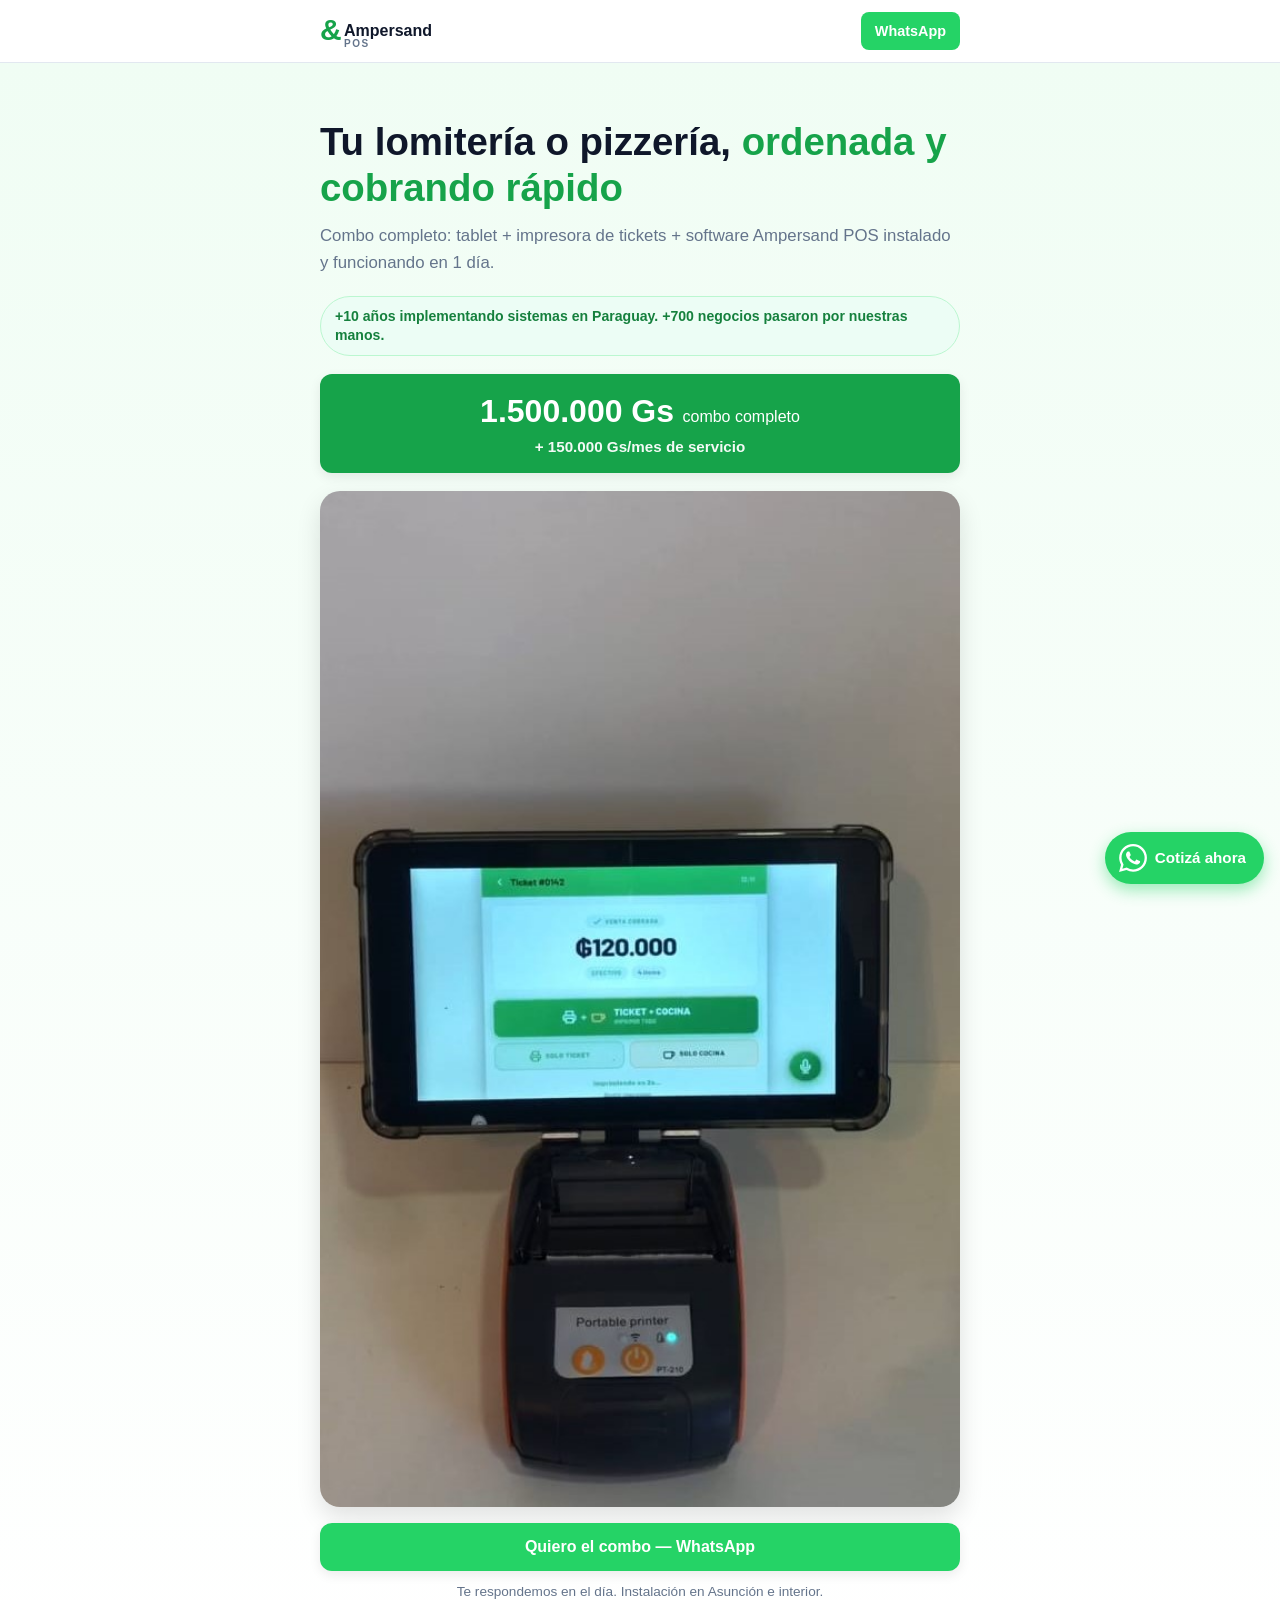
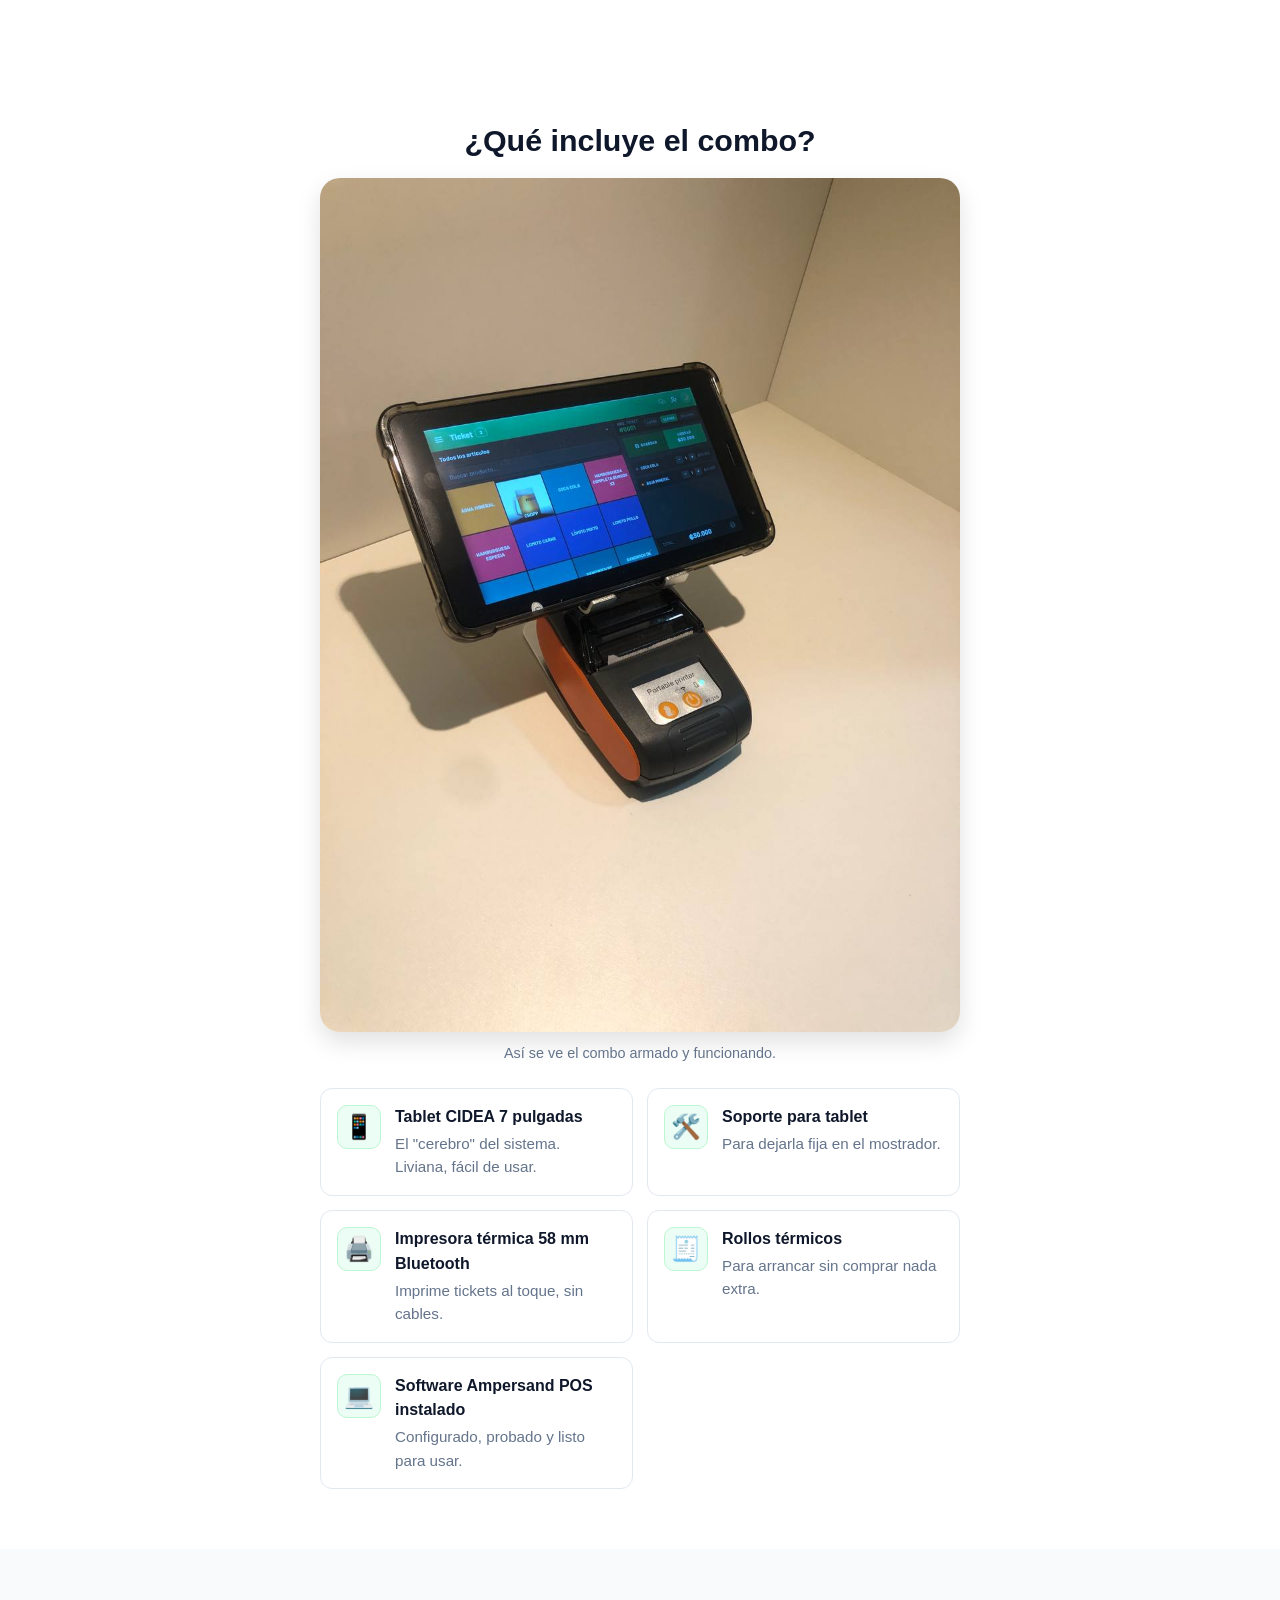
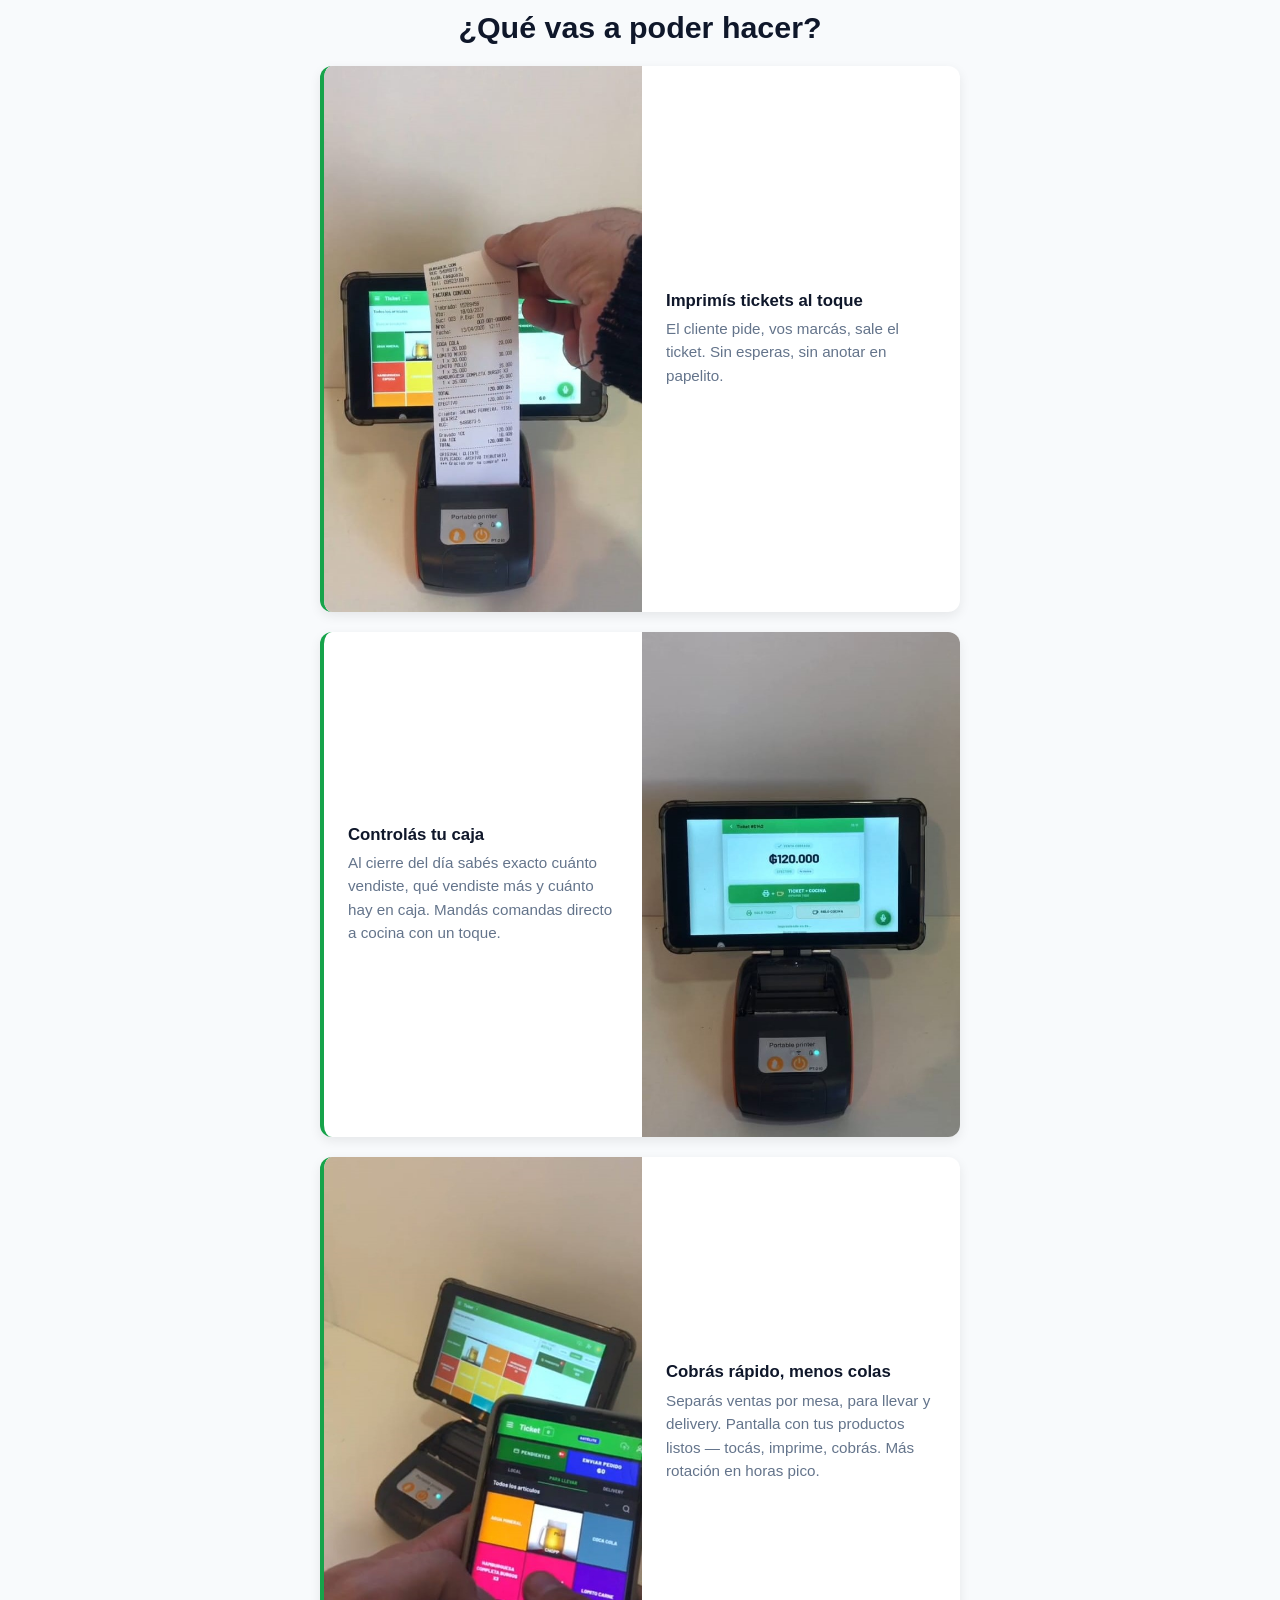
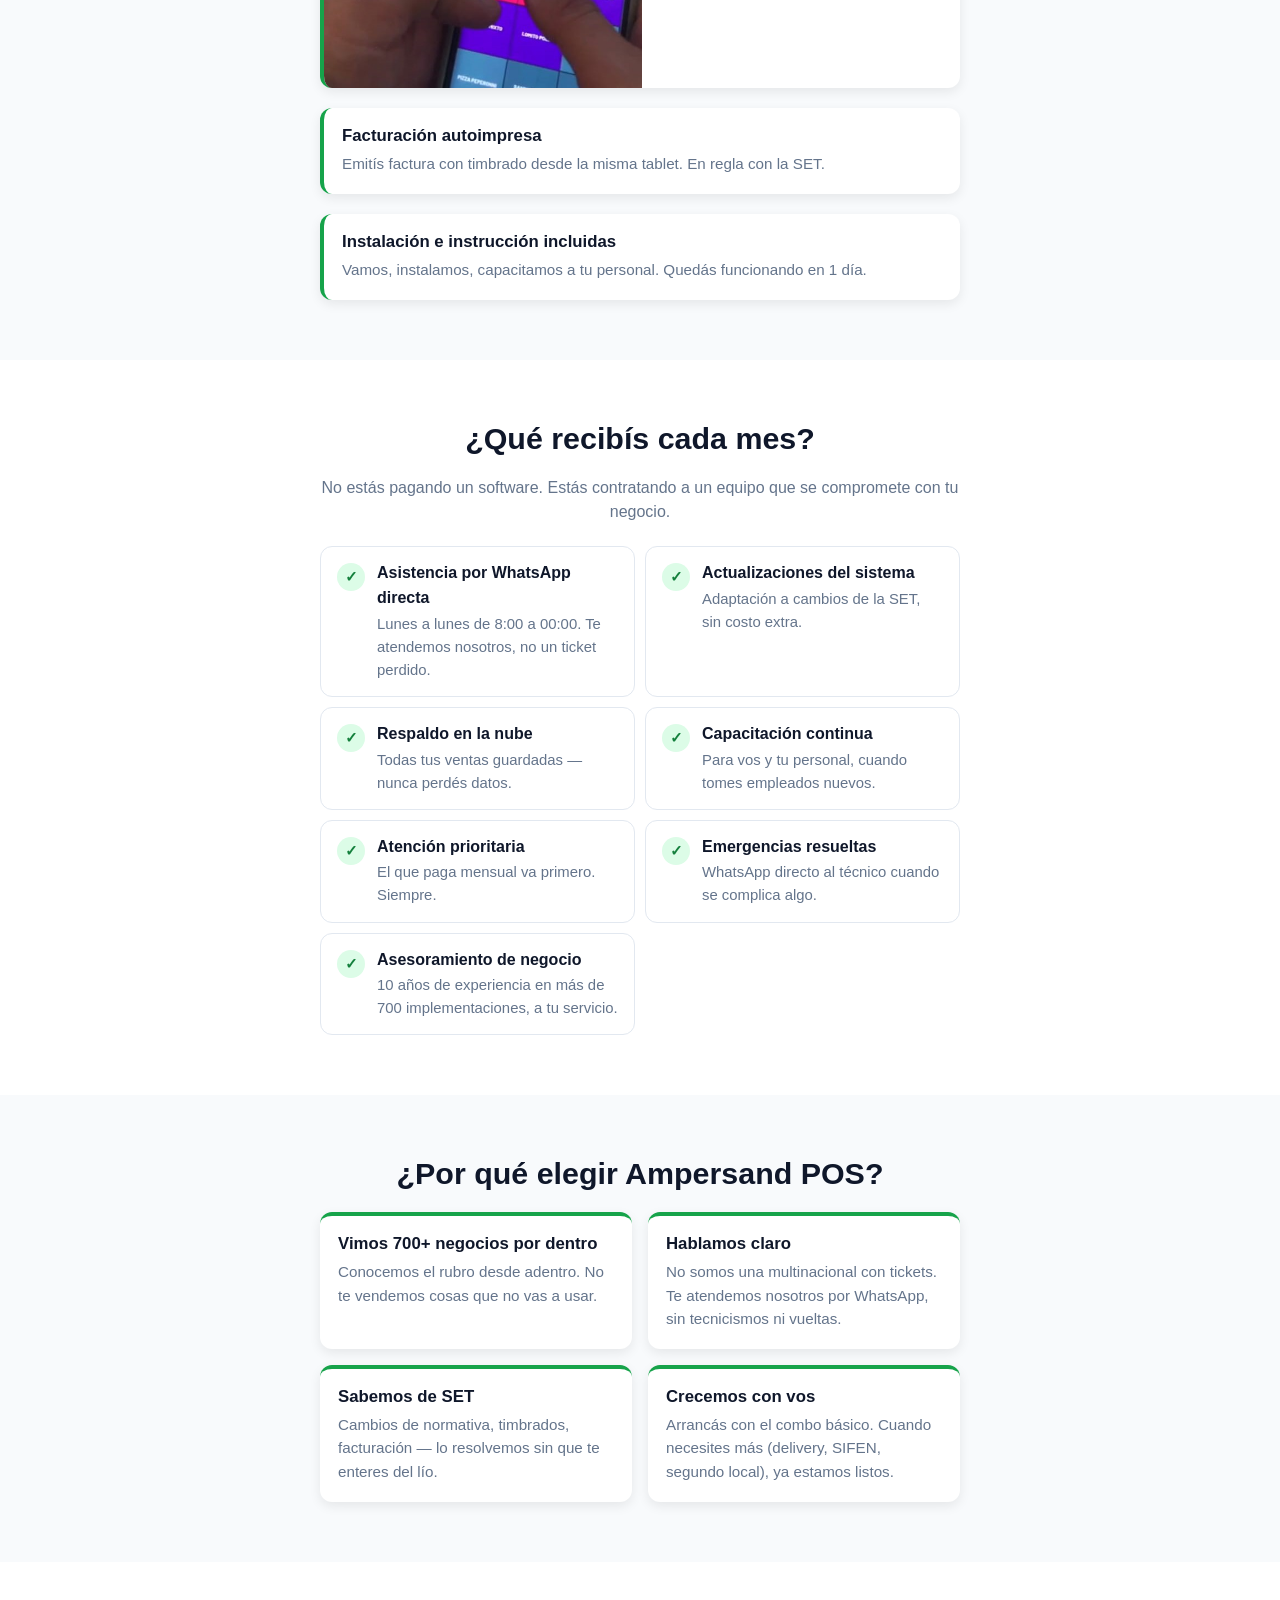
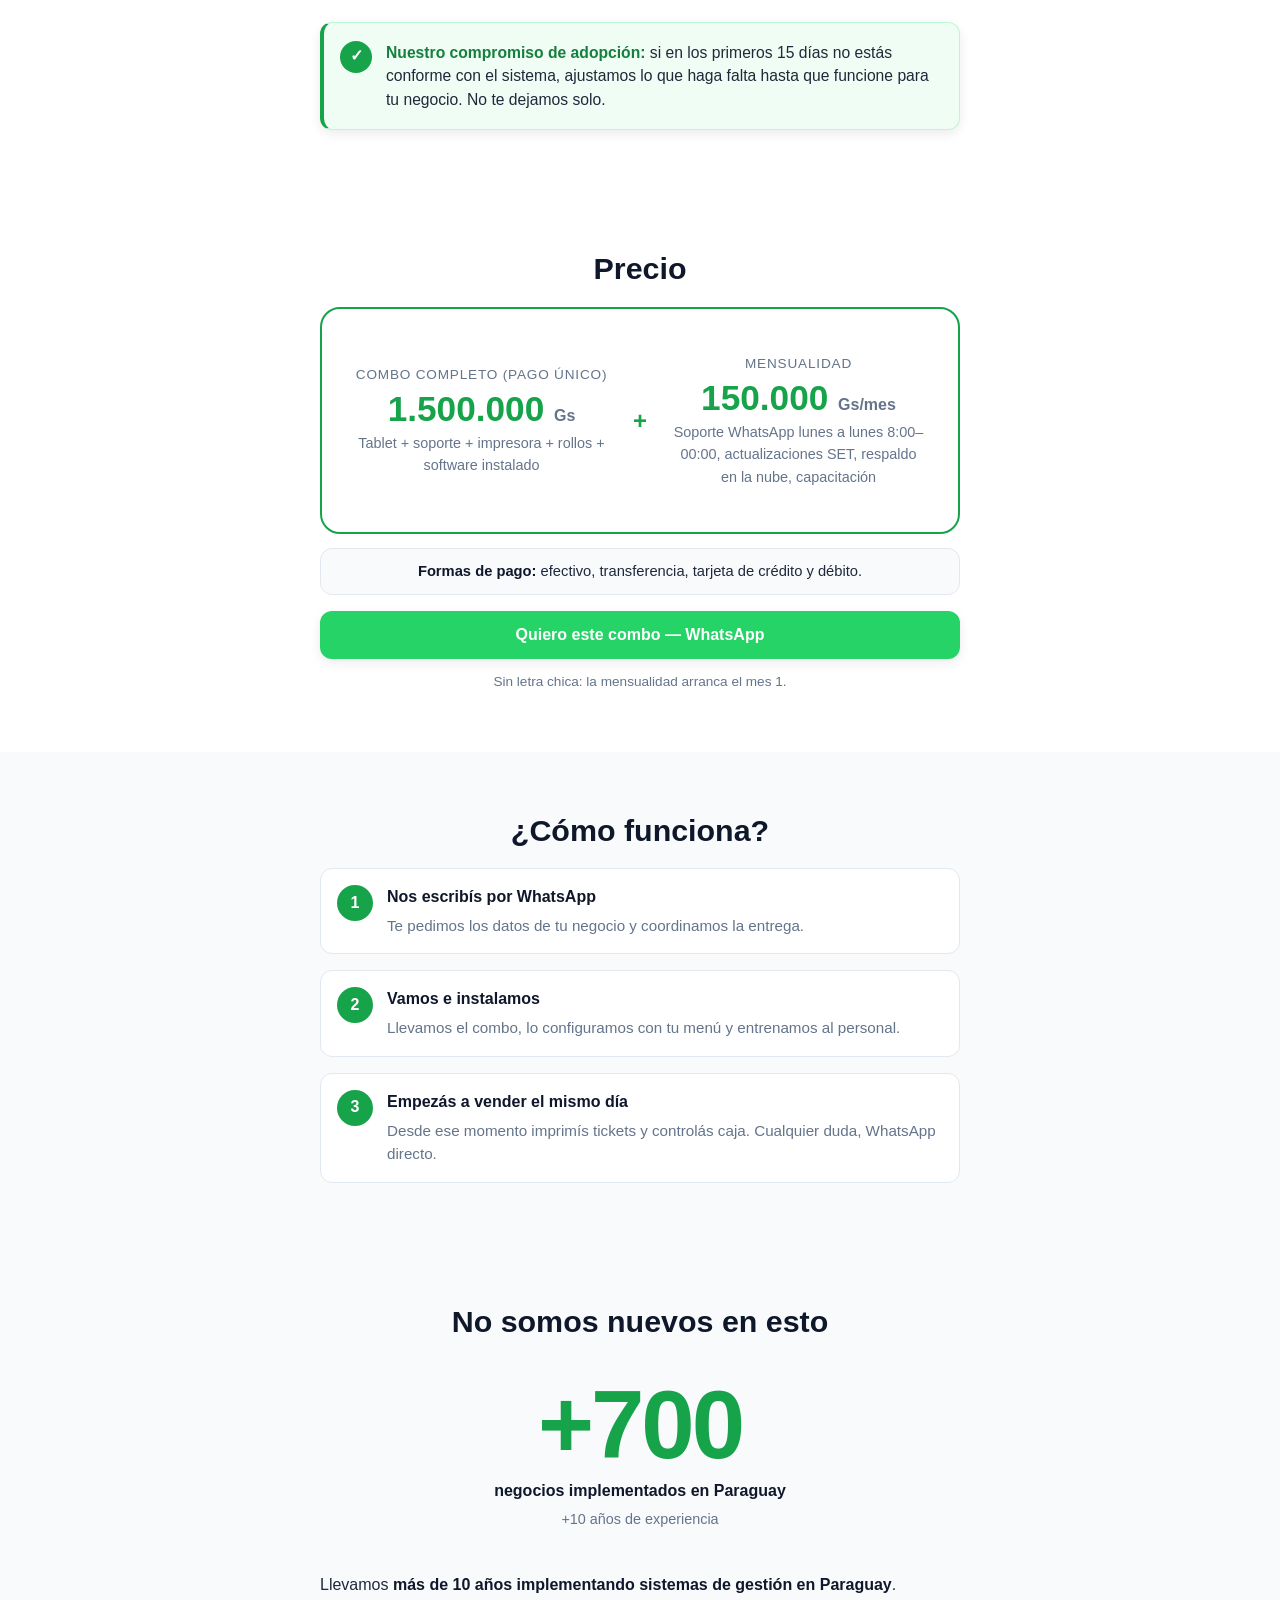
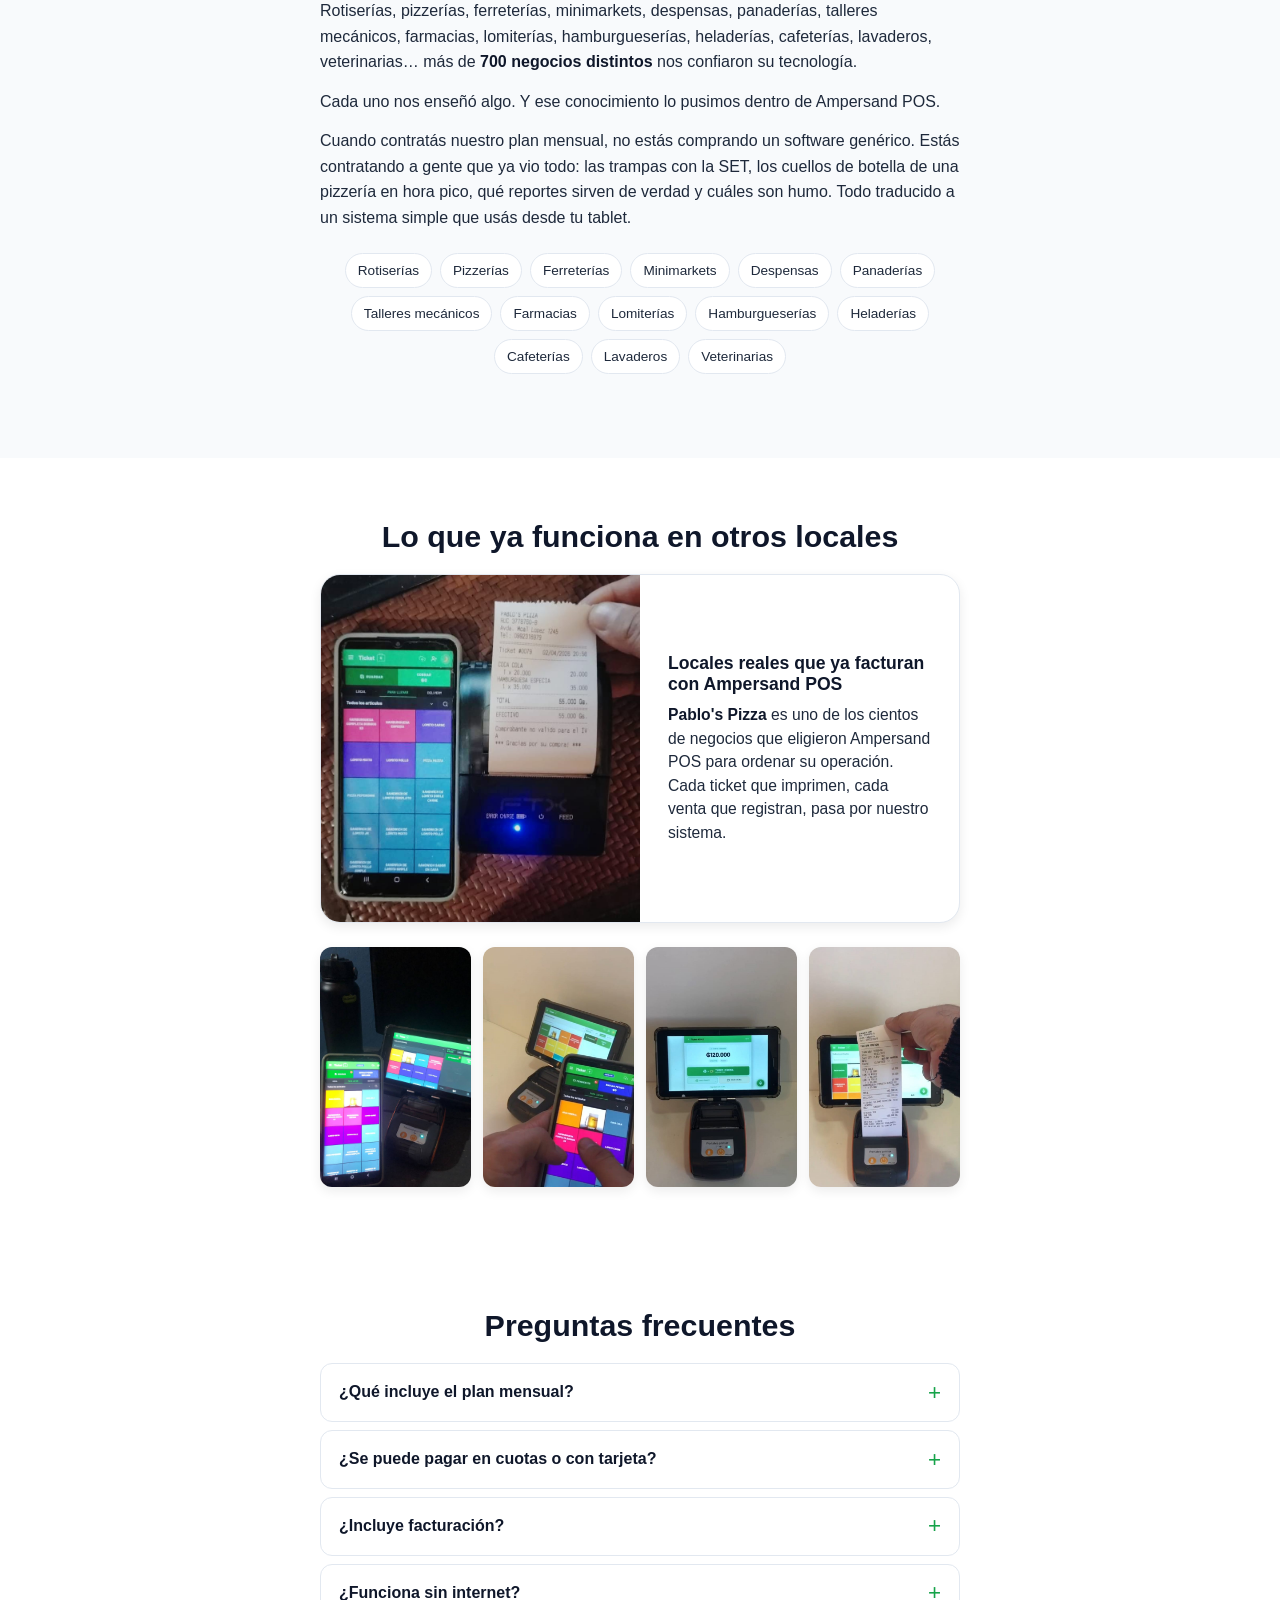
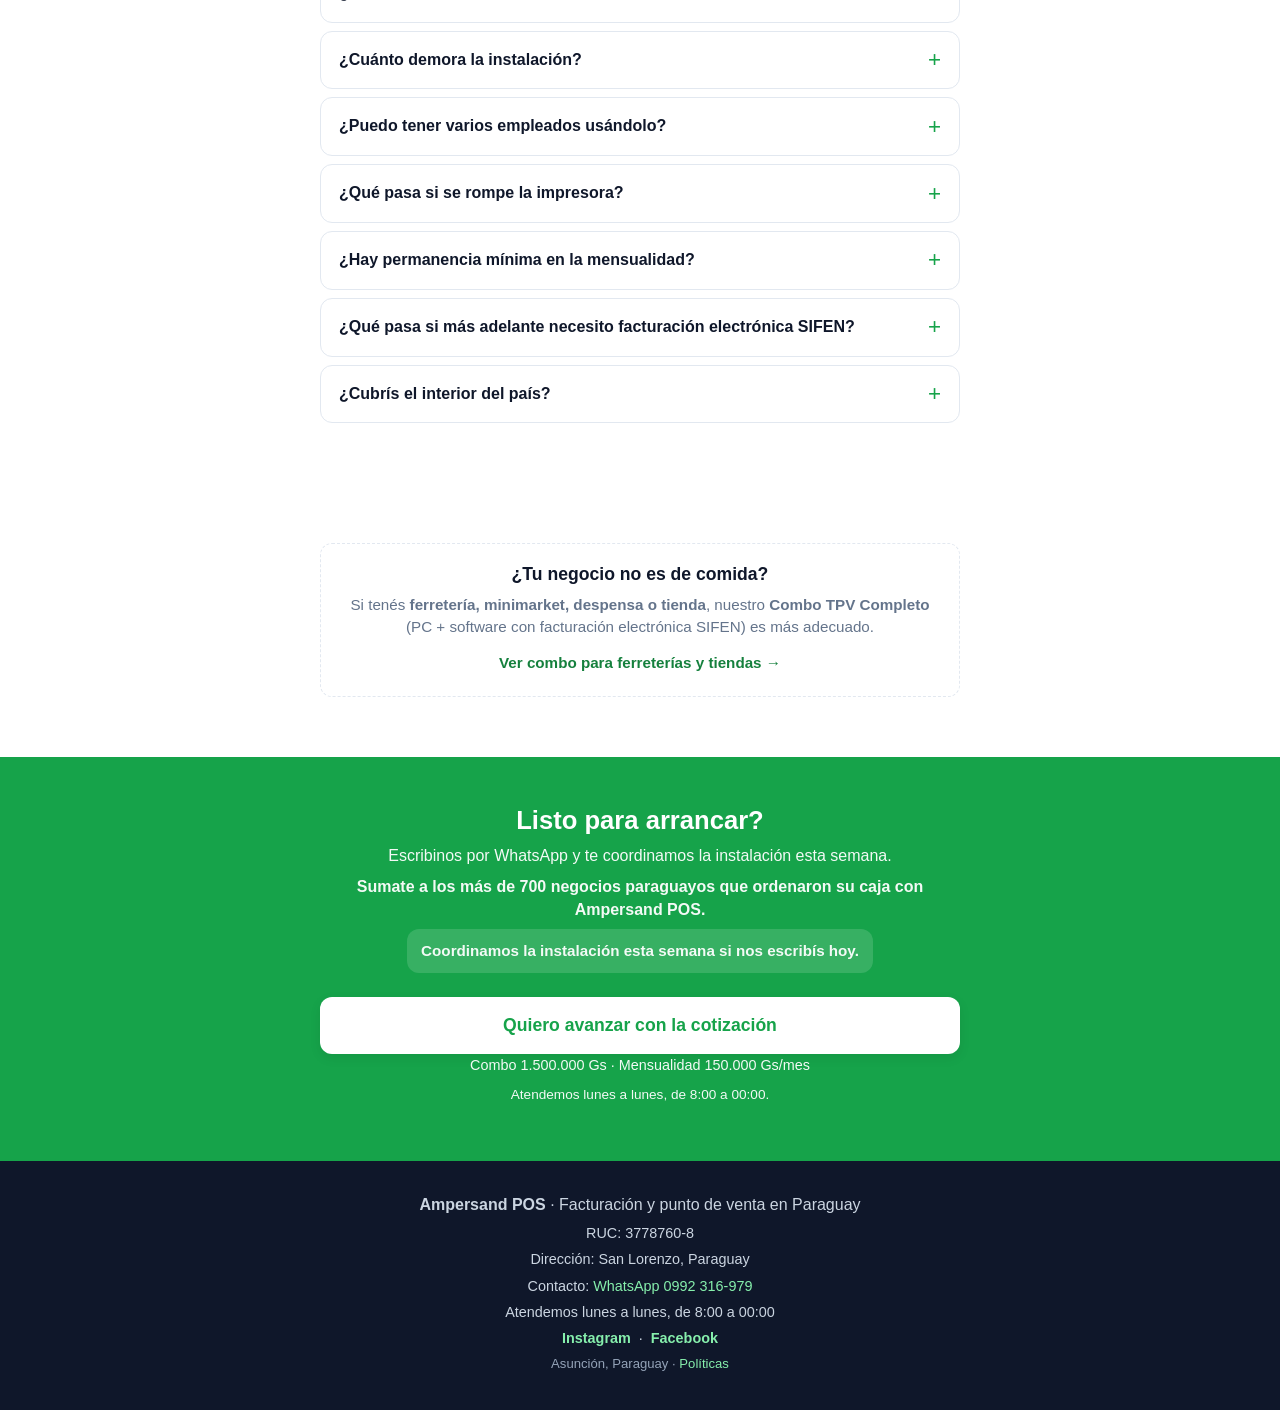
==== commit 273c6ea6: "Fix Cloudflare build + landing updates - Remove oversized video-30s.mov (34MB > 25MB limit) - Rebran" ====
--- a/public/lomiteria/index.html
+++ b/public/lomiteria/index.html
@@ -89,8 +89,8 @@
       <div class="hero__price-plus">+ 150.000 Gs/mes de servicio</div>
     </div>
 
-    <img src="assets/hero-combo.jpg"
-         alt="Sistema Ampersand POS: tablet con software de ventas sobre impresora térmica bluetooth"
+    <img src="assets/hero-software.jpg"
+         alt="Pantalla del software Ampersand POS mostrando una venta cobrada"
          class="hero__image"
          width="960" height="1280"
          loading="eager"
@@ -112,6 +112,13 @@
 <section class="section" id="combo">
   <div class="container">
     <h2 class="section__title">¿Qué incluye el combo?</h2>
+    <figure class="combo-photo">
+      <img src="assets/hero-combo.jpg"
+           alt="Combo Ampersand POS armado: tablet sobre soporte con impresora térmica bluetooth"
+           width="960" height="1280"
+           loading="lazy">
+      <figcaption>Así se ve el combo armado y funcionando.</figcaption>
+    </figure>
     <ul class="features">
       <li class="feature">
         <span class="feature__icon" aria-hidden="true">📱</span>
--- a/public/lomiteria/styles.css
+++ b/public/lomiteria/styles.css
@@ -406,6 +406,28 @@
   border: 1px solid #2563eb;
 }
 
+/* ---------- COMBO PHOTO (galería "qué incluye") ---------- */
+.combo-photo {
+  margin: 0 auto 24px;
+  max-width: 560px;
+  text-align: center;
+}
+.combo-photo img {
+  width: 100%;
+  max-width: 560px;
+  height: auto;
+  display: block;
+  margin: 0 auto;
+  border-radius: var(--radius-lg);
+  box-shadow: var(--shadow-lg);
+}
+.combo-photo figcaption {
+  margin-top: 10px;
+  color: var(--color-gray);
+  font-size: 0.9rem;
+  text-align: center;
+}
+
 /* ---------- FEATURES (qué incluye) ---------- */
 .features {
   list-style: none;
@@ -1026,4 +1048,7 @@
   }
 
   .hero__image { max-width: 640px; }
-}
+
+  .combo-photo { max-width: 640px; }
+  .combo-photo img { max-width: 640px; }
+}
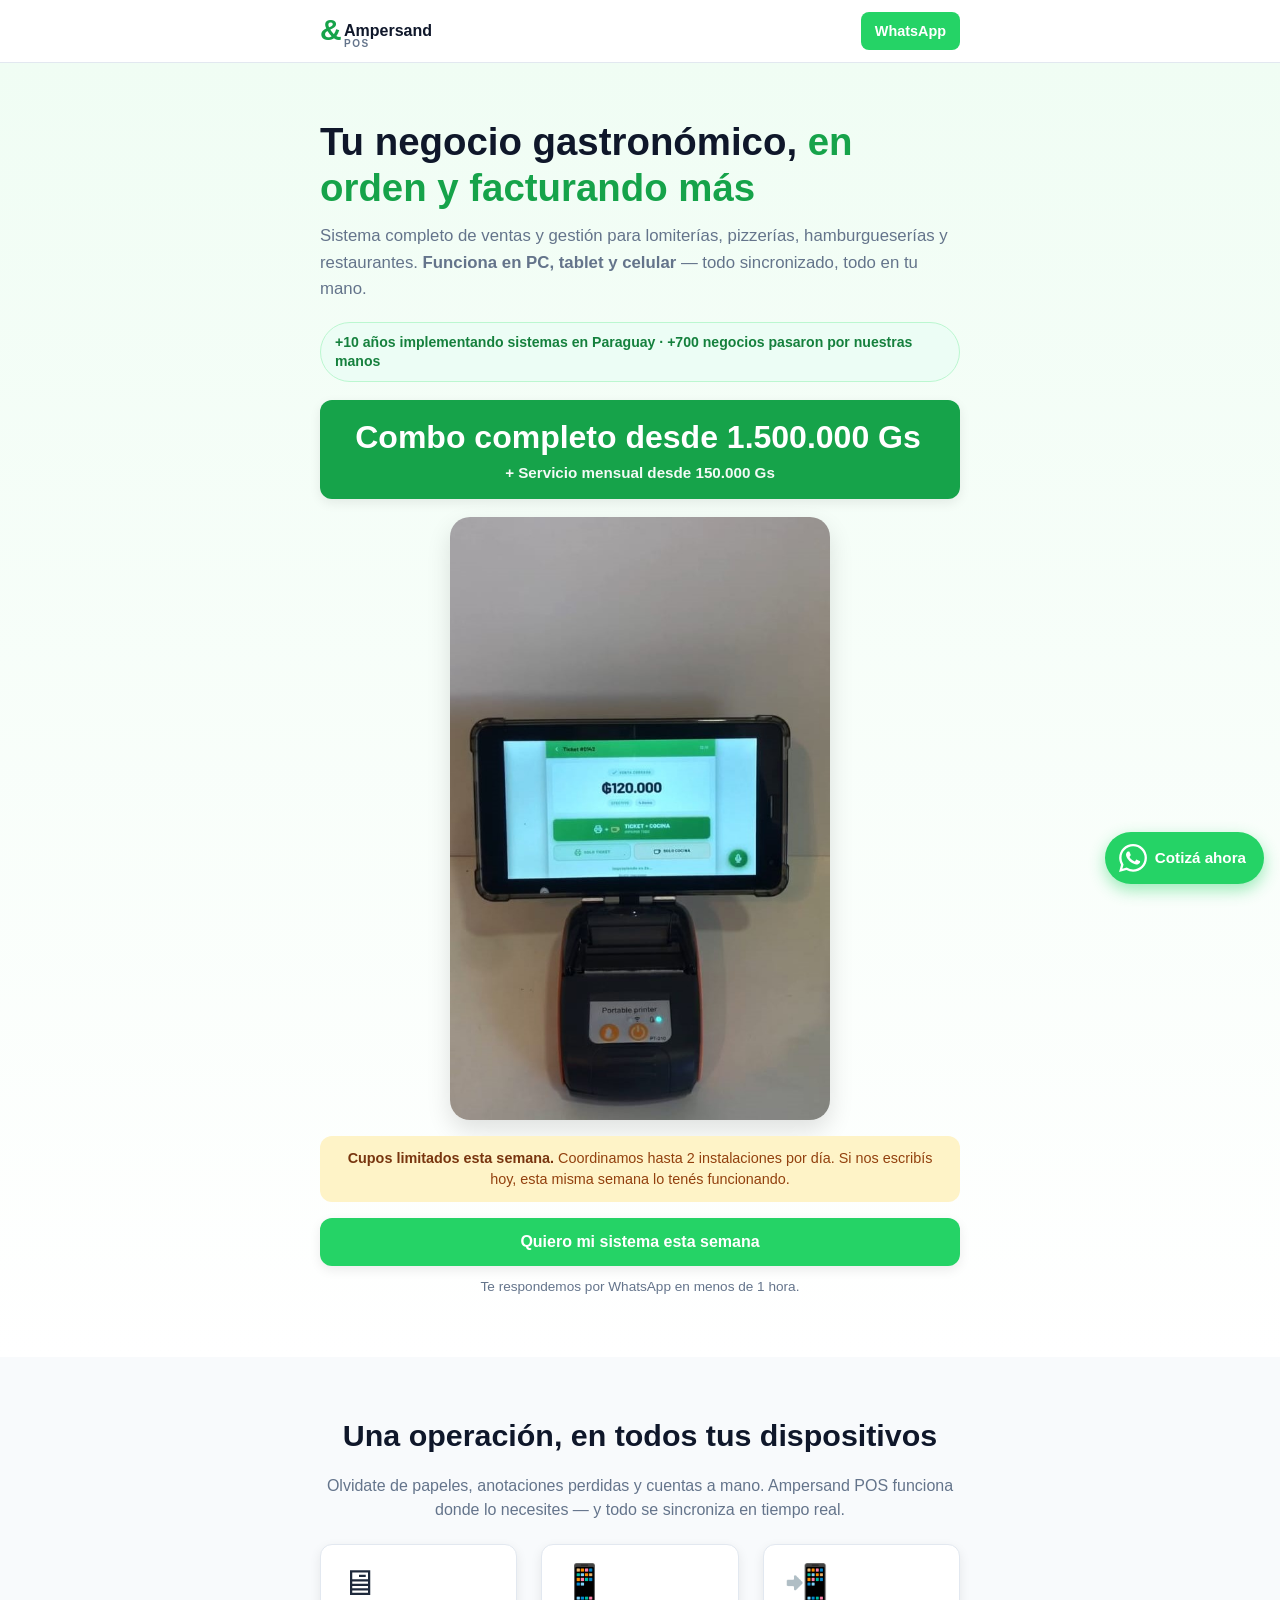
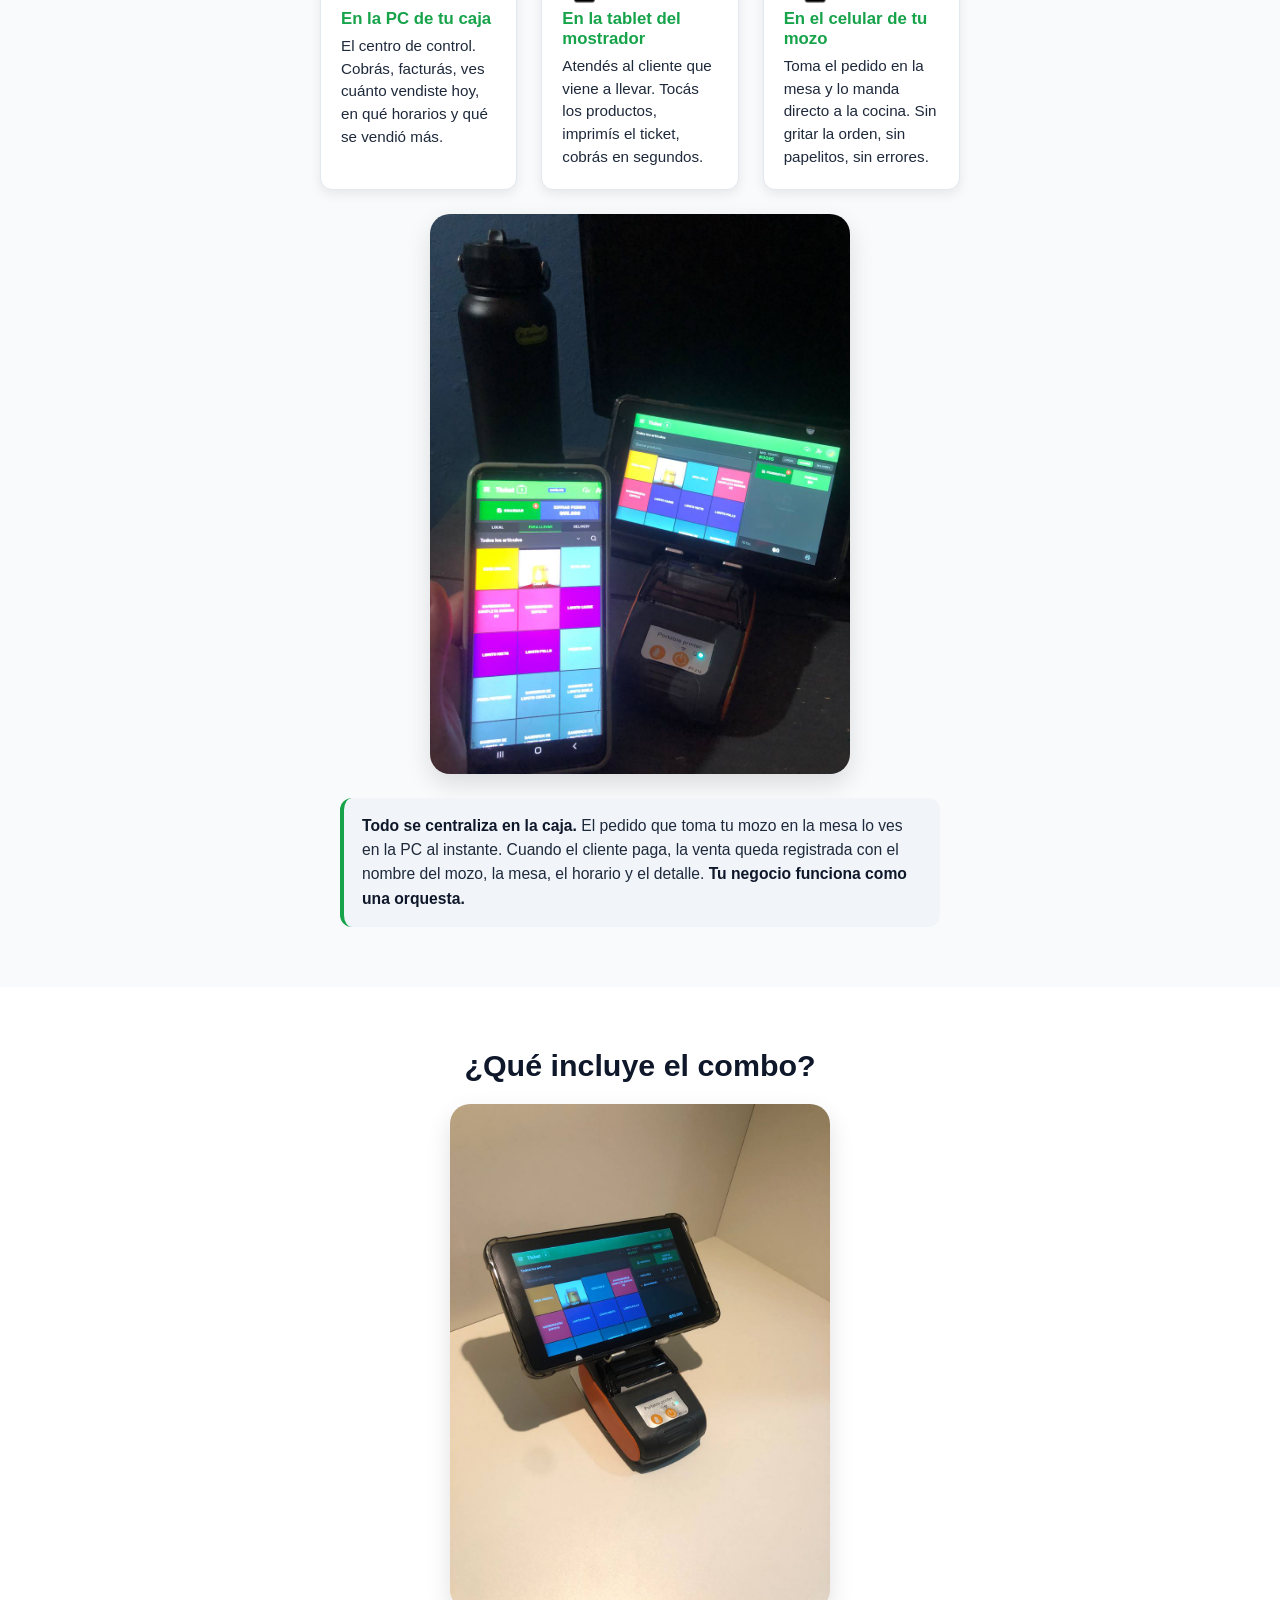
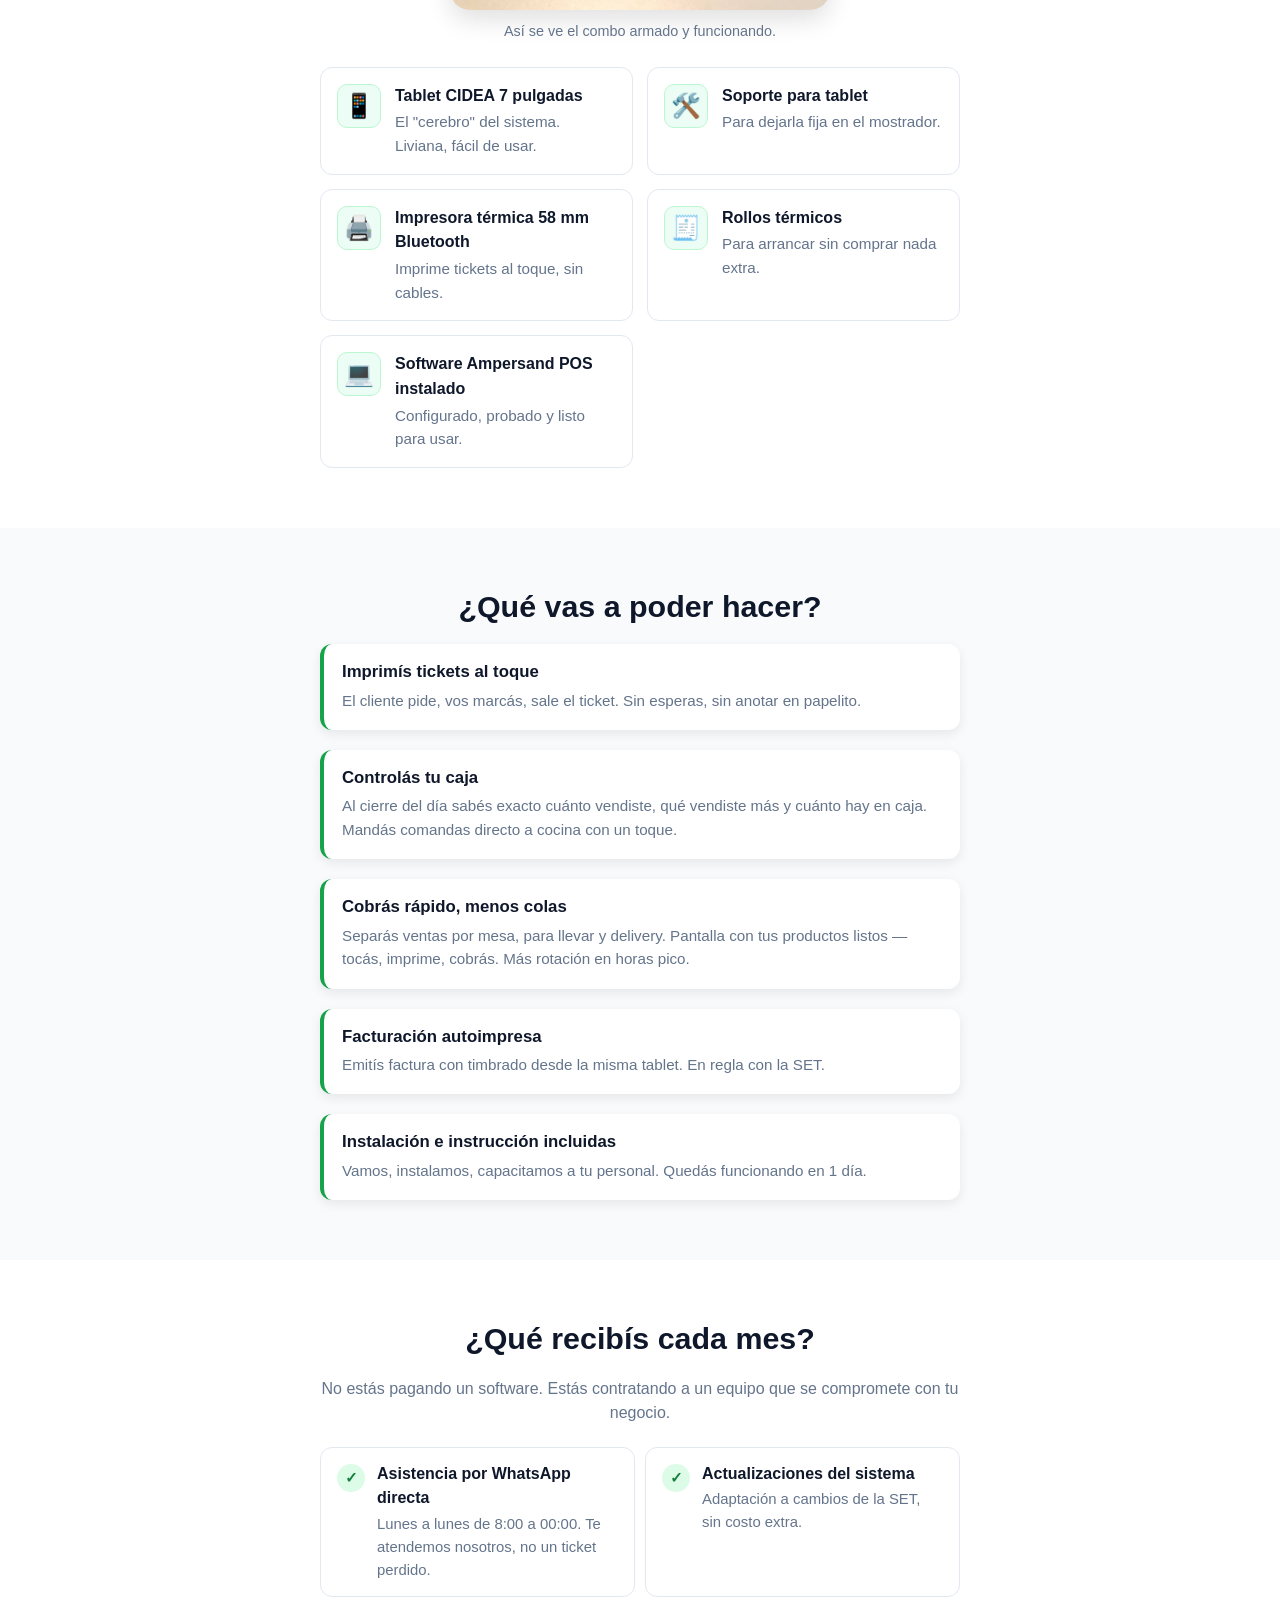
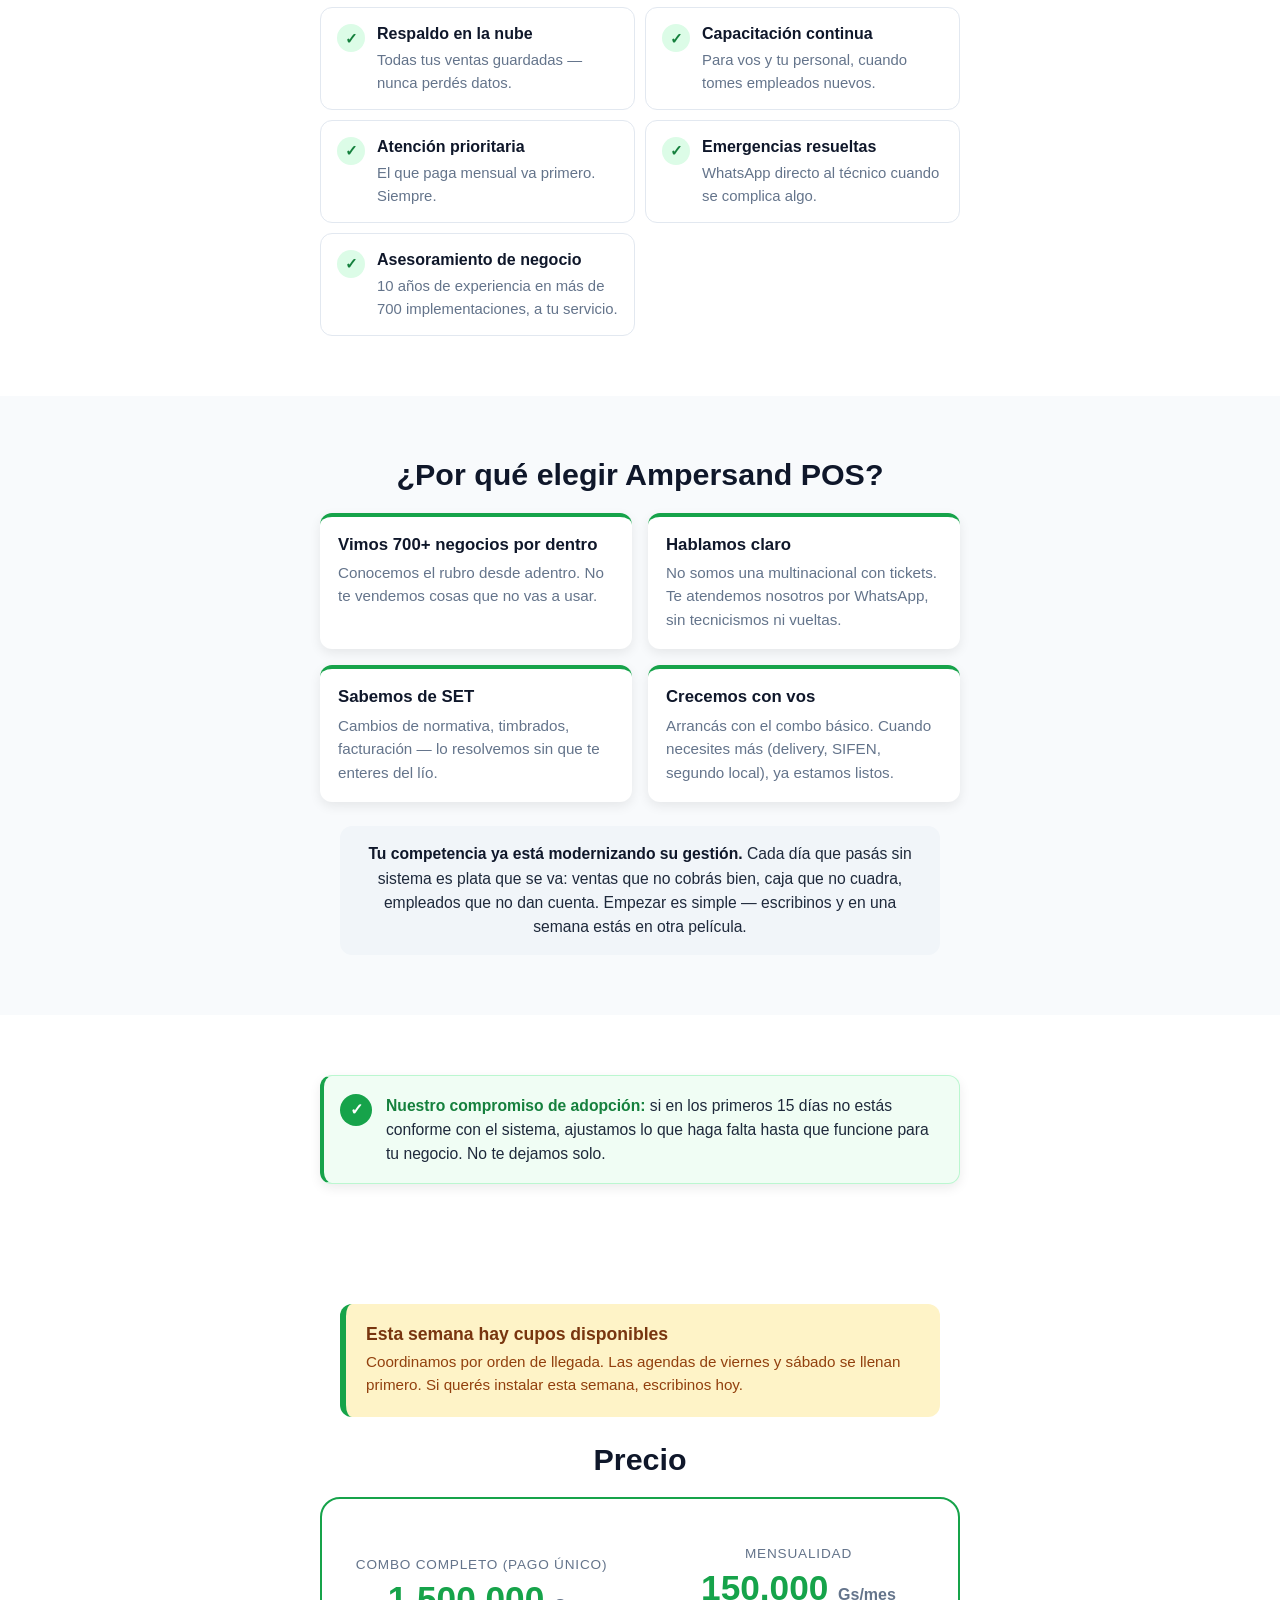
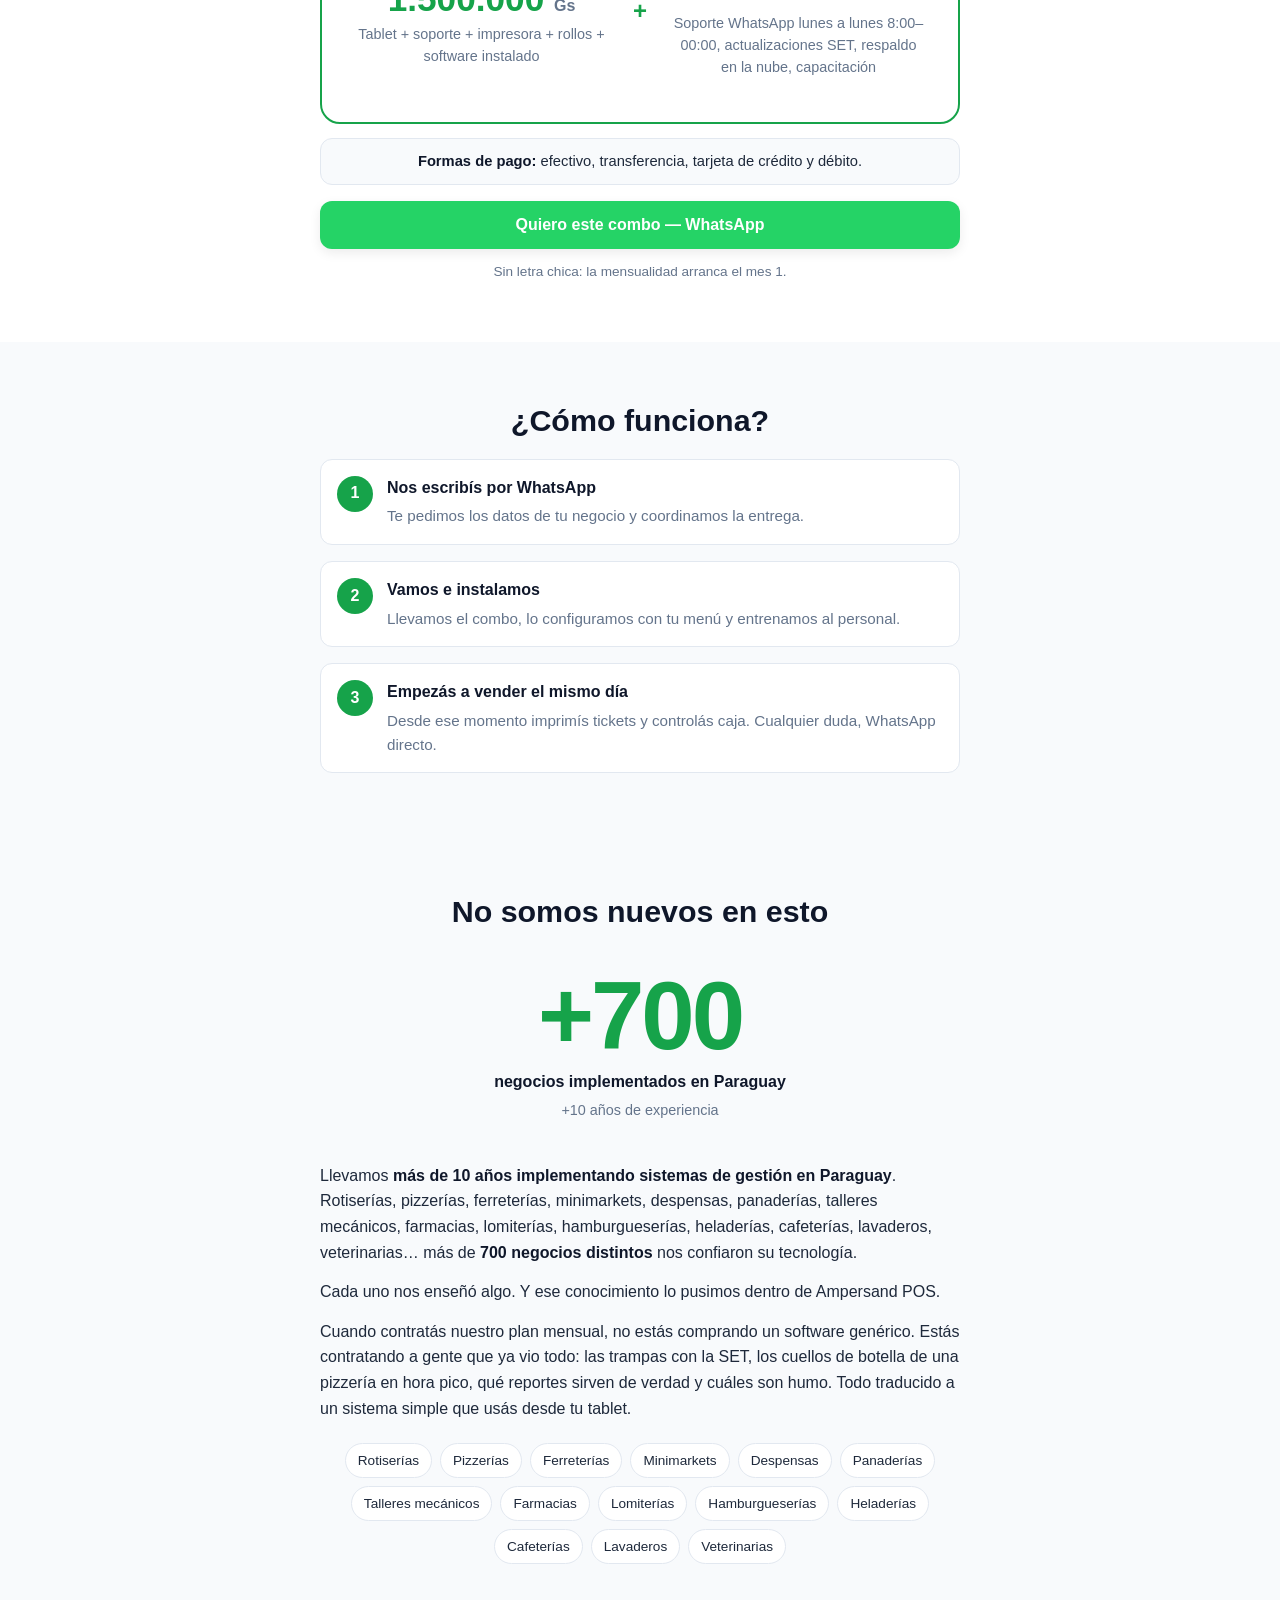
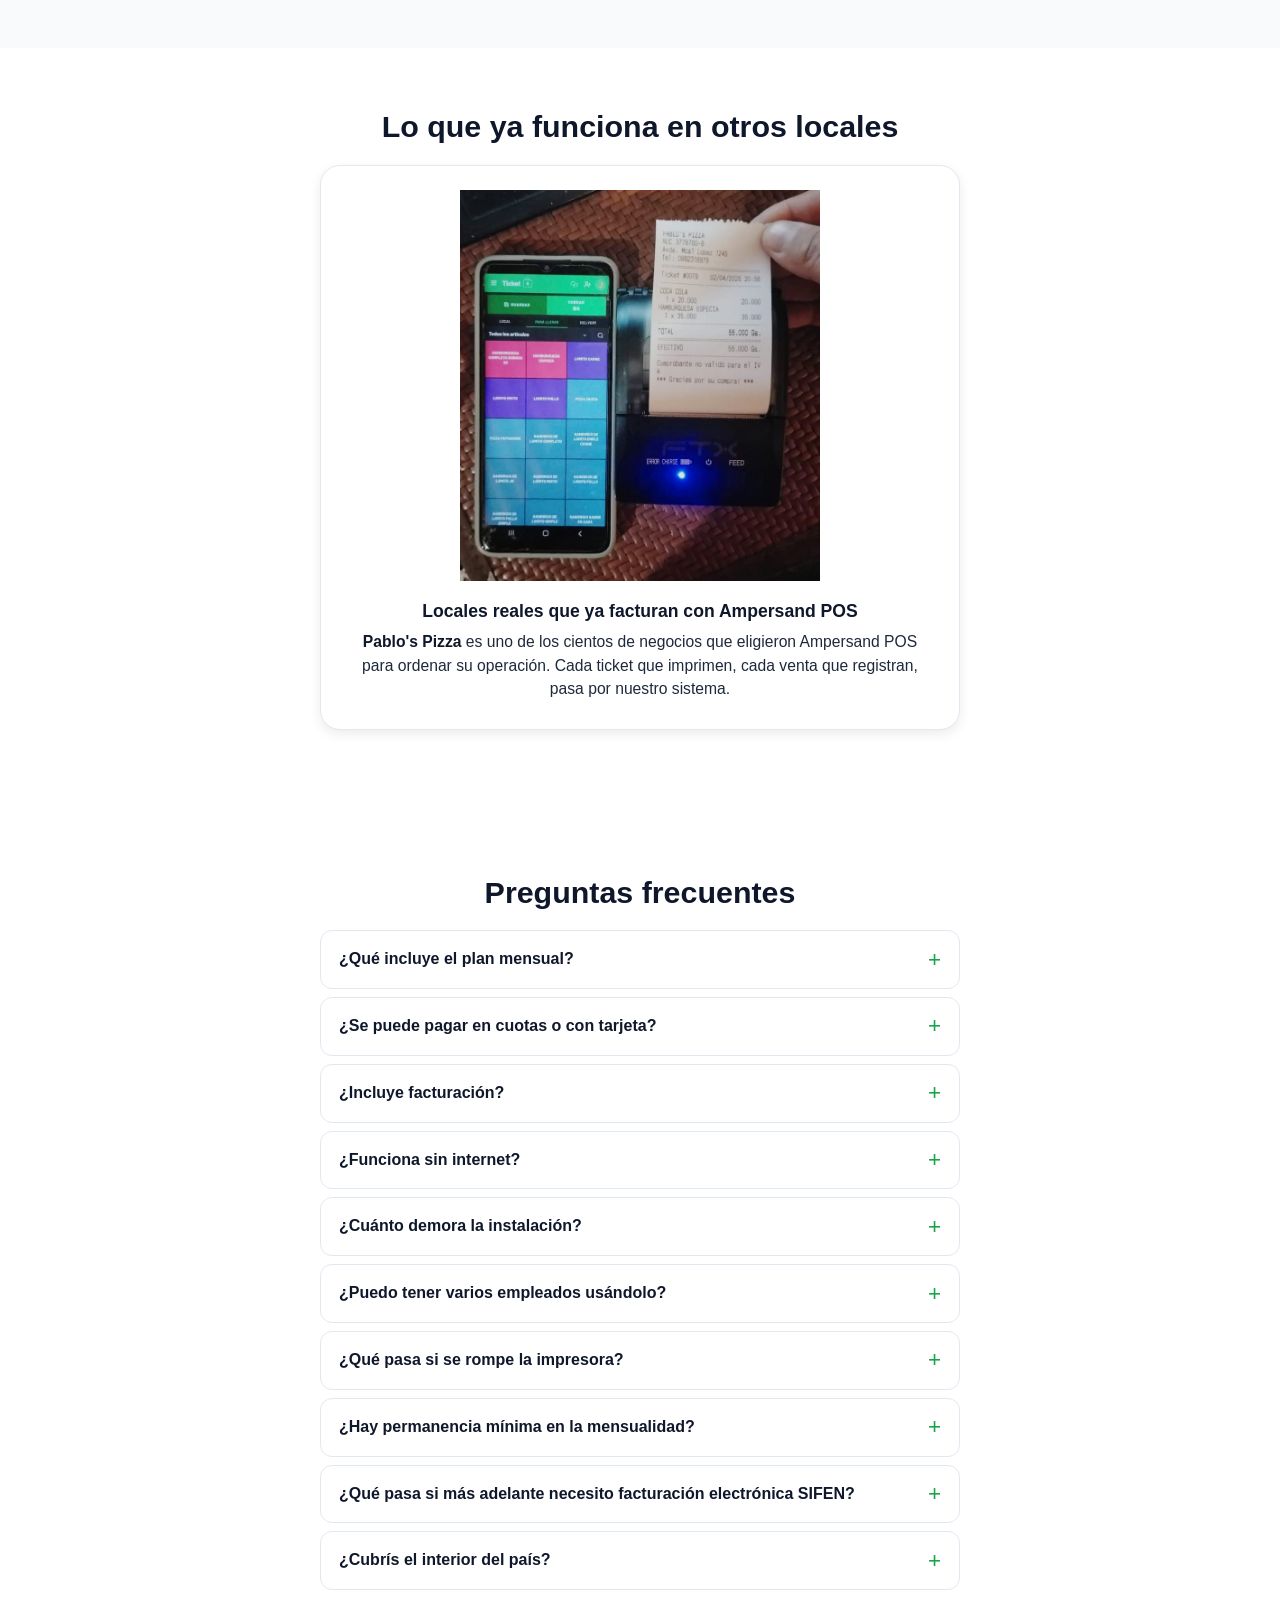
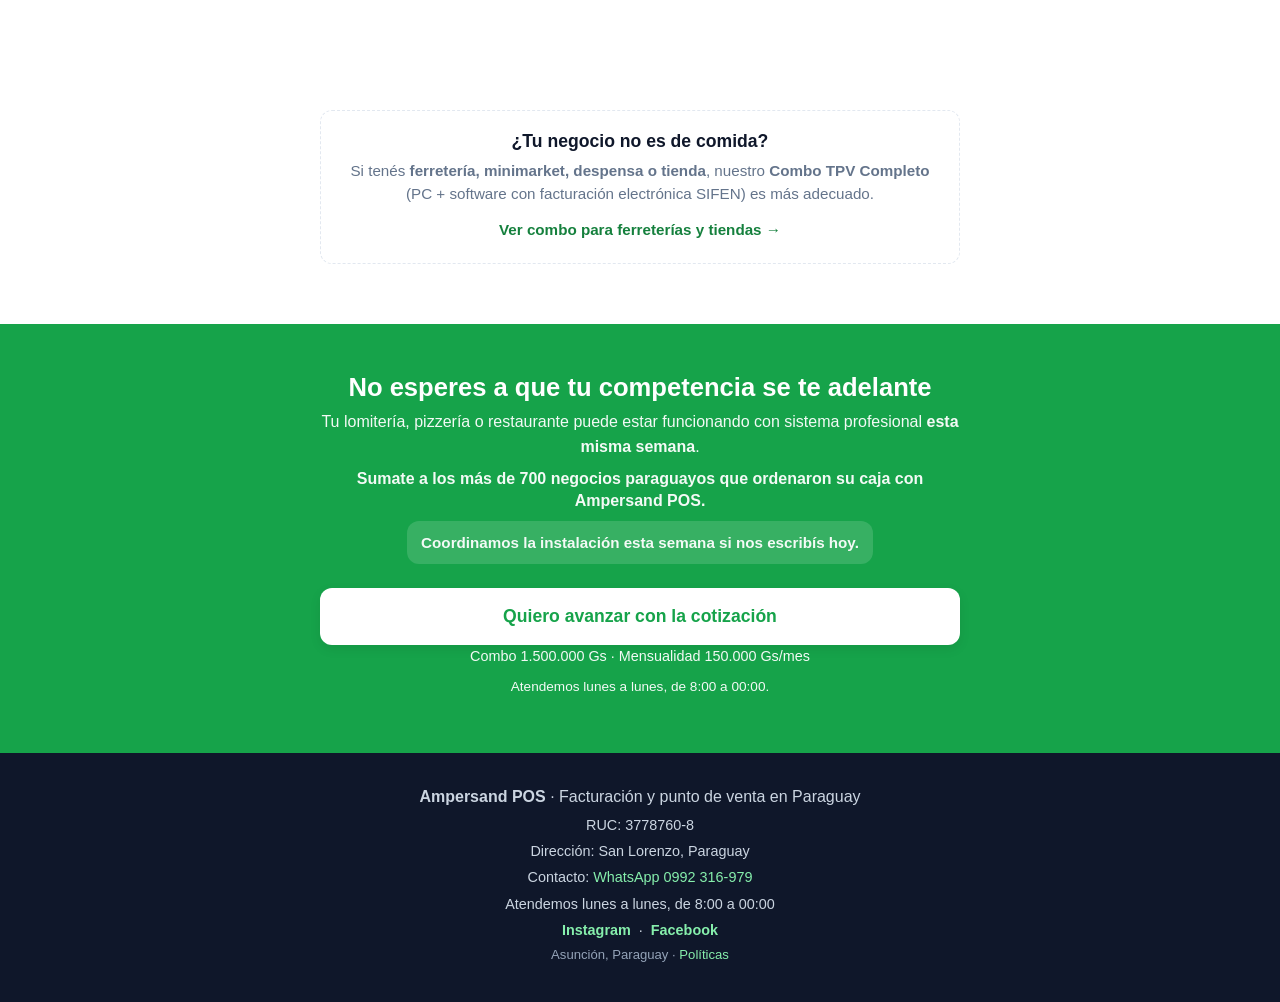
==== commit a4323268: "Redesign landing: text-heavy, urgency, multi-device focus - Smaller hero/combo/client images (320-38" ====
--- a/public/lomiteria/index.html
+++ b/public/lomiteria/index.html
@@ -77,32 +77,74 @@
 <!-- ============================= -->
 <section class="hero">
   <div class="container">
-    <h1 class="hero__title">Tu lomitería o pizzería, <span class="text-primary">ordenada y cobrando rápido</span></h1>
-    <p class="hero__sub">Combo completo: tablet + impresora de tickets + software Ampersand POS instalado y funcionando en 1 día.</p>
+    <h1 class="hero__title">Tu negocio gastronómico, <span class="text-primary">en orden y facturando más</span></h1>
+    <p class="hero__sub">Sistema completo de ventas y gestión para lomiterías, pizzerías, hamburgueserías y restaurantes. <strong>Funciona en PC, tablet y celular</strong> — todo sincronizado, todo en tu mano.</p>
 
     <div class="hero__badge">
-      +10 años implementando sistemas en Paraguay. +700 negocios pasaron por nuestras manos.
+      +10 años implementando sistemas en Paraguay · +700 negocios pasaron por nuestras manos
     </div>
 
     <div class="hero__price">
-      <div><strong>1.500.000 Gs</strong> combo completo</div>
-      <div class="hero__price-plus">+ 150.000 Gs/mes de servicio</div>
+      <div><strong>Combo completo desde 1.500.000 Gs</strong></div>
+      <div class="hero__price-plus">+ Servicio mensual desde 150.000 Gs</div>
     </div>
 
     <img src="assets/hero-software.jpg"
          alt="Pantalla del software Ampersand POS mostrando una venta cobrada"
          class="hero__image"
-         width="960" height="1280"
+         width="640" height="853"
          loading="eager"
          fetchpriority="high">
 
-    <a href="https://wa.me/595992316979?text=Hola%2C%20vi%20el%20combo%20para%20lomiter%C3%ADa%20y%20quiero%20m%C3%A1s%20info"
+    <div class="hero__urgency">
+      <strong>Cupos limitados esta semana.</strong> Coordinamos hasta 2 instalaciones por día. Si nos escribís hoy, esta misma semana lo tenés funcionando.
+    </div>
+
+    <a href="https://wa.me/595992316979?text=Hola%2C%20quiero%20info%20del%20combo%20Ampersand%20POS%20para%20mi%20negocio"
        class="btn btn--primary btn--block"
        onclick="fbq('track','Contact')"
        target="_blank" rel="noopener">
-      Quiero el combo — WhatsApp
+      Quiero mi sistema esta semana
     </a>
-    <p class="hero__note">Te respondemos en el día. Instalación en Asunción e interior.</p>
+    <p class="hero__note">Te respondemos por WhatsApp en menos de 1 hora.</p>
+  </div>
+</section>
+
+<!-- ============================= -->
+<!-- MULTI-DISPOSITIVO             -->
+<!-- ============================= -->
+<section class="section section--alt" id="multi-dispositivo">
+  <div class="container">
+    <h2 class="section__title">Una operación, en todos tus dispositivos</h2>
+    <p class="section__lead">Olvidate de papeles, anotaciones perdidas y cuentas a mano. Ampersand POS funciona donde lo necesites — y todo se sincroniza en tiempo real.</p>
+
+    <div class="devices-grid">
+      <div class="device-card">
+        <div class="device-card__icon" aria-hidden="true">🖥</div>
+        <h3>En la PC de tu caja</h3>
+        <p>El centro de control. Cobrás, facturás, ves cuánto vendiste hoy, en qué horarios y qué se vendió más.</p>
+      </div>
+      <div class="device-card">
+        <div class="device-card__icon" aria-hidden="true">📱</div>
+        <h3>En la tablet del mostrador</h3>
+        <p>Atendés al cliente que viene a llevar. Tocás los productos, imprimís el ticket, cobrás en segundos.</p>
+      </div>
+      <div class="device-card">
+        <div class="device-card__icon" aria-hidden="true">📲</div>
+        <h3>En el celular de tu mozo</h3>
+        <p>Toma el pedido en la mesa y lo manda directo a la cocina. Sin gritar la orden, sin papelitos, sin errores.</p>
+      </div>
+    </div>
+
+    <img src="assets/feature-multidispositivo.jpg"
+         alt="Ampersand POS funcionando simultáneamente en tablet y celular"
+         class="multi-device-photo"
+         width="640" height="853"
+         loading="lazy">
+
+    <p class="multi-device-claim">
+      <strong>Todo se centraliza en la caja.</strong> El pedido que toma tu mozo en la mesa lo ves en la PC al instante. Cuando el cliente paga, la venta queda registrada con el nombre del mozo, la mesa, el horario y el detalle. <strong>Tu negocio funciona como una orquesta.</strong>
+    </p>
   </div>
 </section>
 
@@ -166,38 +208,17 @@
   <div class="container">
     <h2 class="section__title">¿Qué vas a poder hacer?</h2>
     <div class="benefits">
-      <div class="benefit benefit--with-image">
-        <img src="assets/feature-factura.jpg"
-             alt="Factura con items de lomito y hamburguesa saliendo de la impresora térmica"
-             class="benefit__img"
-             loading="lazy"
-             width="600" height="800">
-        <div class="benefit__body">
-          <h3>Imprimís tickets al toque</h3>
-          <p>El cliente pide, vos marcás, sale el ticket. Sin esperas, sin anotar en papelito.</p>
-        </div>
-      </div>
-      <div class="benefit benefit--with-image benefit--reverse">
-        <img src="assets/feature-cocina.jpg"
-             alt="Pantalla del software Ampersand POS con venta cobrada de 120.000 guaraníes y botones TICKET y COCINA"
-             class="benefit__img"
-             loading="lazy"
-             width="600" height="800">
-        <div class="benefit__body">
-          <h3>Controlás tu caja</h3>
-          <p>Al cierre del día sabés exacto cuánto vendiste, qué vendiste más y cuánto hay en caja. Mandás comandas directo a cocina con un toque.</p>
-        </div>
-      </div>
-      <div class="benefit benefit--with-image">
-        <img src="assets/feature-multicanal.jpg"
-             alt="App móvil Ampersand POS mostrando pestañas LOCAL, PARA LLEVAR y DELIVERY"
-             class="benefit__img"
-             loading="lazy"
-             width="600" height="800">
-        <div class="benefit__body">
-          <h3>Cobrás rápido, menos colas</h3>
-          <p>Separás ventas por mesa, para llevar y delivery. Pantalla con tus productos listos — tocás, imprime, cobrás. Más rotación en horas pico.</p>
-        </div>
+      <div class="benefit">
+        <h3>Imprimís tickets al toque</h3>
+        <p>El cliente pide, vos marcás, sale el ticket. Sin esperas, sin anotar en papelito.</p>
+      </div>
+      <div class="benefit">
+        <h3>Controlás tu caja</h3>
+        <p>Al cierre del día sabés exacto cuánto vendiste, qué vendiste más y cuánto hay en caja. Mandás comandas directo a cocina con un toque.</p>
+      </div>
+      <div class="benefit">
+        <h3>Cobrás rápido, menos colas</h3>
+        <p>Separás ventas por mesa, para llevar y delivery. Pantalla con tus productos listos — tocás, imprime, cobrás. Más rotación en horas pico.</p>
       </div>
       <div class="benefit">
         <h3>Facturación autoimpresa</h3>
@@ -297,6 +318,10 @@
         <p>Arrancás con el combo básico. Cuando necesites más (delivery, SIFEN, segundo local), ya estamos listos.</p>
       </div>
     </div>
+
+    <p class="why-closing">
+      <strong>Tu competencia ya está modernizando su gestión.</strong> Cada día que pasás sin sistema es plata que se va: ventas que no cobrás bien, caja que no cuadra, empleados que no dan cuenta. Empezar es simple — escribinos y en una semana estás en otra película.
+    </p>
   </div>
 </section>
 
@@ -319,6 +344,10 @@
 <!-- ============================= -->
 <section class="section" id="precio">
   <div class="container">
+    <div class="urgency-callout">
+      <h3>Esta semana hay cupos disponibles</h3>
+      <p>Coordinamos por orden de llegada. Las agendas de viernes y sábado se llenan primero. Si querés instalar esta semana, escribinos hoy.</p>
+    </div>
     <h2 class="section__title">Precio</h2>
     <div class="pricing">
       <div class="pricing__block">
@@ -459,21 +488,6 @@
         <p><strong>Pablo's Pizza</strong> es uno de los cientos de negocios que eligieron Ampersand POS para ordenar su operación. Cada ticket que imprimen, cada venta que registran, pasa por nuestro sistema.</p>
       </div>
     </div>
-
-    <div class="clients-gallery" aria-label="Galería de clientes usando Ampersand POS">
-      <img src="assets/feature-multidispositivo.jpg"
-           alt="Tablet, celular e impresora trabajando juntos con Ampersand POS"
-           loading="lazy" width="600" height="800">
-      <img src="assets/feature-multicanal.jpg"
-           alt="App móvil Ampersand POS con pestañas LOCAL, PARA LLEVAR, DELIVERY"
-           loading="lazy" width="600" height="800">
-      <img src="assets/feature-cocina.jpg"
-           alt="Pantalla de Ampersand POS con venta cobrada de 120.000 guaraníes"
-           loading="lazy" width="600" height="800">
-      <img src="assets/feature-factura.jpg"
-           alt="Factura de lomito y hamburguesa saliendo de la impresora"
-           loading="lazy" width="600" height="800">
-    </div>
   </div>
 </section>
 
@@ -547,8 +561,8 @@
 <!-- ============================= -->
 <section class="cta-final">
   <div class="container">
-    <h2>Listo para arrancar?</h2>
-    <p>Escribinos por WhatsApp y te coordinamos la instalación esta semana.</p>
+    <h2>No esperes a que tu competencia se te adelante</h2>
+    <p>Tu lomitería, pizzería o restaurante puede estar funcionando con sistema profesional <strong>esta misma semana</strong>.</p>
     <p class="cta-final__social-proof">Sumate a los más de 700 negocios paraguayos que ordenaron su caja con Ampersand POS.</p>
     <p class="cta-final__urgency">Coordinamos la instalación esta semana si nos escribís hoy.</p>
     <a href="https://wa.me/595992316979?text=Ya%20vi%20la%20info%20del%20combo%2C%20quiero%20avanzar%20con%20la%20cotizaci%C3%B3n%20e%20instalaci%C3%B3n"
--- a/public/lomiteria/styles.css
+++ b/public/lomiteria/styles.css
@@ -199,7 +199,7 @@
 /* ---------- HERO IMAGE ---------- */
 .hero__image {
   width: 100%;
-  max-width: 560px;
+  max-width: 320px;
   height: auto;
   margin: 16px auto;
   border-radius: var(--radius-lg);
@@ -409,12 +409,12 @@
 /* ---------- COMBO PHOTO (galería "qué incluye") ---------- */
 .combo-photo {
   margin: 0 auto 24px;
-  max-width: 560px;
+  max-width: 320px;
   text-align: center;
 }
 .combo-photo img {
   width: 100%;
-  max-width: 560px;
+  max-width: 320px;
   height: auto;
   display: block;
   margin: 0 auto;
@@ -532,9 +532,11 @@
 }
 .client-card__img {
   width: 100%;
-  height: 260px;
+  max-width: 300px;
+  height: auto;
   object-fit: cover;
   display: block;
+  margin: 0 auto;
 }
 .client-card__body {
   padding: 20px;
@@ -940,6 +942,115 @@
   margin: 0 4px;
 }
 
+/* ---------- HERO URGENCY ---------- */
+.hero__urgency {
+  background: #fef3c7;
+  color: #92400e;
+  border-radius: var(--radius);
+  padding: 12px 16px;
+  margin: 0 0 14px;
+  font-size: 0.9rem;
+  text-align: center;
+  line-height: 1.45;
+}
+.hero__urgency strong {
+  color: #78350f;
+}
+
+/* ---------- DEVICES GRID (Multi-dispositivo) ---------- */
+.devices-grid {
+  display: grid;
+  grid-template-columns: 1fr;
+  gap: 14px;
+  margin: 0 0 8px;
+}
+.device-card {
+  background: #ffffff;
+  padding: 20px;
+  border-radius: var(--radius);
+  border: 1px solid var(--color-border);
+  box-shadow: var(--shadow);
+}
+.device-card__icon {
+  font-size: 2.25rem;
+  line-height: 1;
+  margin-bottom: 8px;
+}
+.device-card h3 {
+  font-size: 1.05rem;
+  font-weight: 700;
+  margin: 0 0 6px;
+  color: var(--color-primary);
+}
+.device-card p {
+  margin: 0;
+  font-size: 0.95rem;
+  line-height: 1.5;
+  color: var(--color-text);
+}
+
+.multi-device-photo {
+  width: 100%;
+  max-width: 360px;
+  height: auto;
+  margin: 24px auto;
+  display: block;
+  border-radius: var(--radius-lg);
+  box-shadow: var(--shadow-lg);
+}
+
+.multi-device-claim {
+  background: #f1f5f9;
+  border-left: 4px solid var(--color-primary);
+  border-radius: var(--radius);
+  padding: 16px 18px;
+  max-width: 600px;
+  margin: 0 auto;
+  font-size: 0.98rem;
+  line-height: 1.55;
+  color: var(--color-text);
+}
+.multi-device-claim strong {
+  color: var(--color-dark);
+}
+
+/* ---------- WHY CLOSING (cierre de "¿Por qué nosotros?") ---------- */
+.why-closing {
+  background: #f1f5f9;
+  border-radius: var(--radius);
+  padding: 16px;
+  max-width: 600px;
+  margin: 24px auto 0;
+  text-align: center;
+  font-size: 0.98rem;
+  line-height: 1.55;
+  color: var(--color-text);
+}
+.why-closing strong {
+  color: var(--color-dark);
+}
+
+/* ---------- URGENCY CALLOUT (antes de precio) ---------- */
+.urgency-callout {
+  background: #fef3c7;
+  border-left: 6px solid var(--color-primary);
+  border-radius: var(--radius);
+  padding: 20px;
+  max-width: 600px;
+  margin: 0 auto 24px;
+}
+.urgency-callout h3 {
+  margin: 0 0 6px;
+  font-size: 1.1rem;
+  color: #78350f;
+}
+.urgency-callout p {
+  margin: 0;
+  font-size: 0.95rem;
+  line-height: 1.5;
+  color: #92400e;
+}
+
 /* ---------- DESKTOP (opcional, landing angosta en desktop) ---------- */
 @media (min-width: 768px) {
   .hero { padding: 56px 0 60px; }
@@ -1016,39 +1127,25 @@
     /* nada especial */
   }
 
-  /* Cliente card horizontal en desktop */
-  .client-card {
-    display: grid;
-    grid-template-columns: 1fr 1fr;
-    align-items: stretch;
-  }
+  /* Cliente card: layout vertical pero imagen chica y centrada */
   .client-card__img {
-    height: 100%;
-    min-height: 280px;
+    max-width: 360px;
+    margin: 24px auto 0;
   }
   .client-card__body {
-    display: flex;
-    flex-direction: column;
-    justify-content: center;
-    padding: 28px;
-  }
-
-  /* Clients gallery 4 columnas en desktop */
-  .clients-gallery {
-    display: grid;
-    grid-template-columns: repeat(4, 1fr);
-    overflow: visible;
-    margin: 0;
-    padding: 0;
-    gap: 12px;
-  }
-  .clients-gallery img {
-    width: 100%;
-    height: 240px;
-  }
-
-  .hero__image { max-width: 640px; }
-
-  .combo-photo { max-width: 640px; }
-  .combo-photo img { max-width: 640px; }
-}
+    padding: 20px 28px 28px;
+    text-align: center;
+  }
+
+  .hero__image { max-width: 380px; }
+
+  .combo-photo { max-width: 380px; }
+  .combo-photo img { max-width: 380px; }
+
+  /* Multi-dispositivo: 3 columnas en desktop */
+  .devices-grid {
+    grid-template-columns: 1fr 1fr 1fr;
+    gap: 24px;
+  }
+  .multi-device-photo { max-width: 420px; }
+}
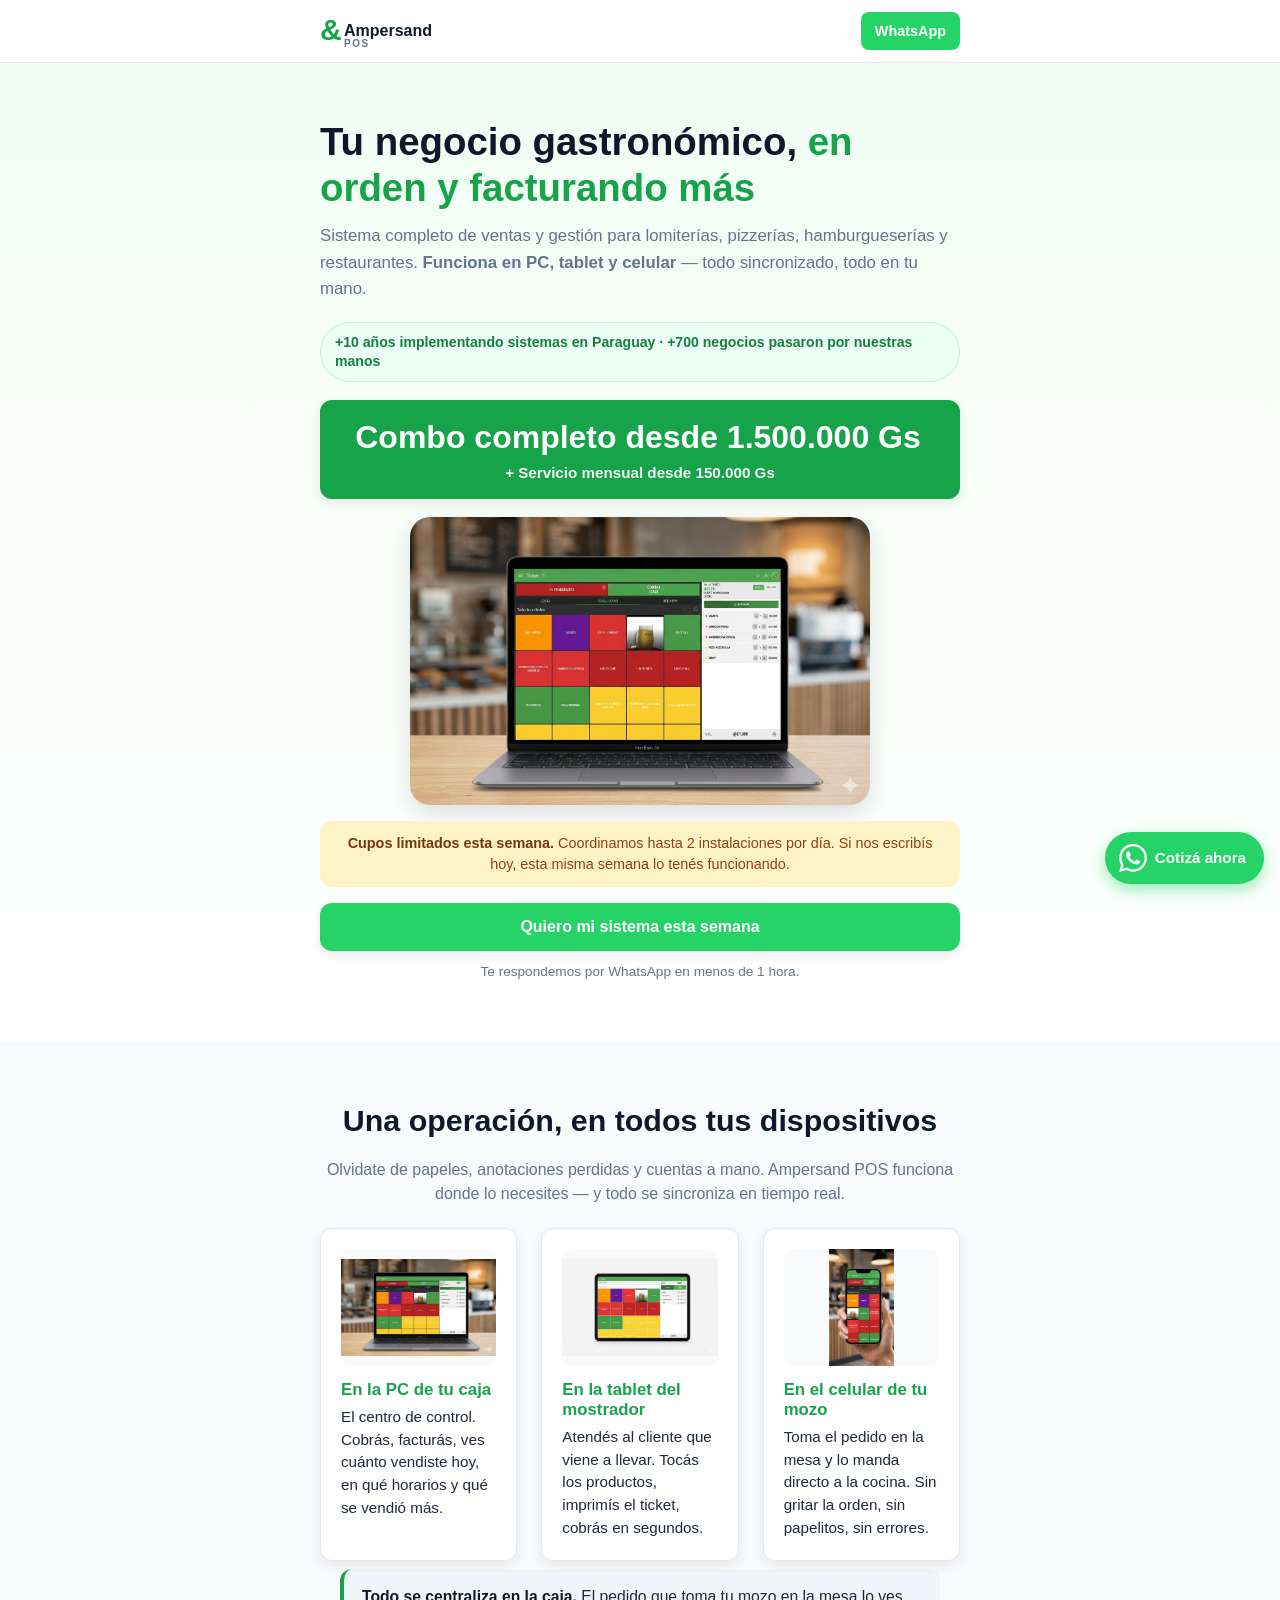
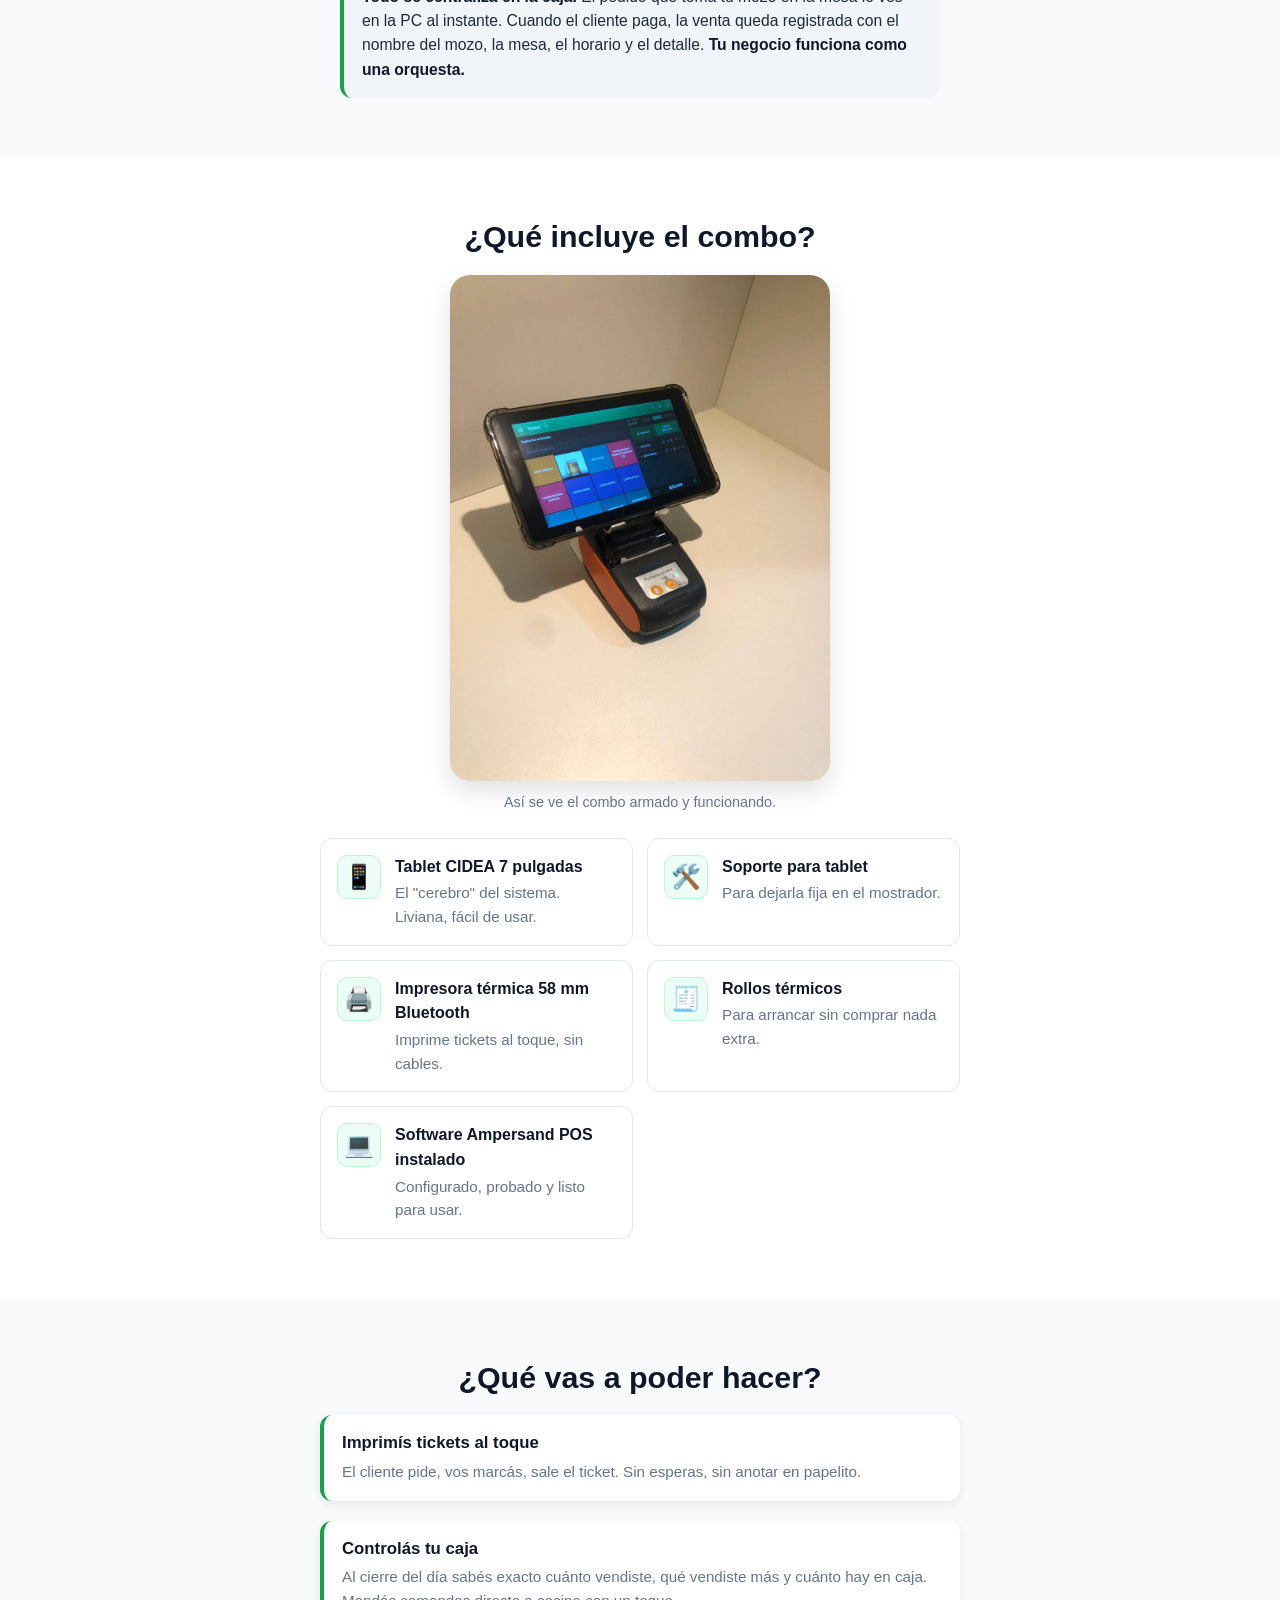
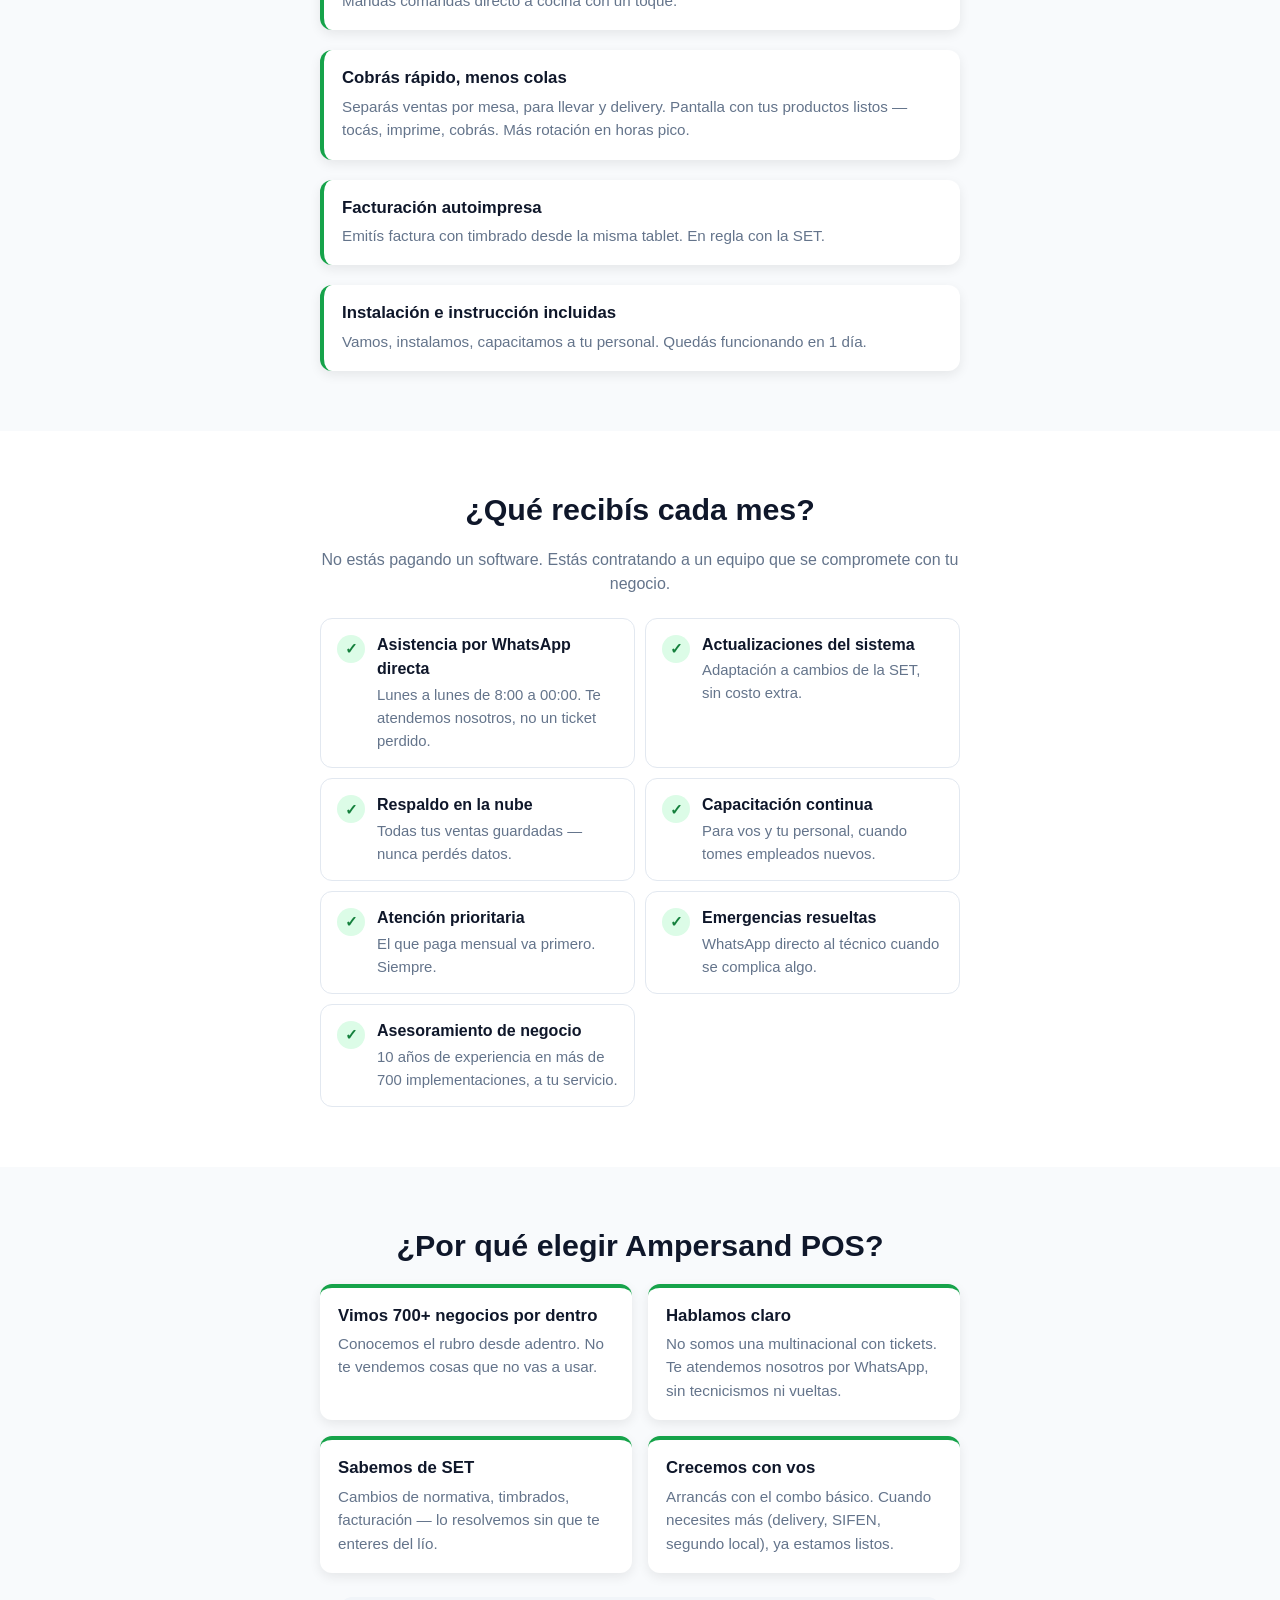
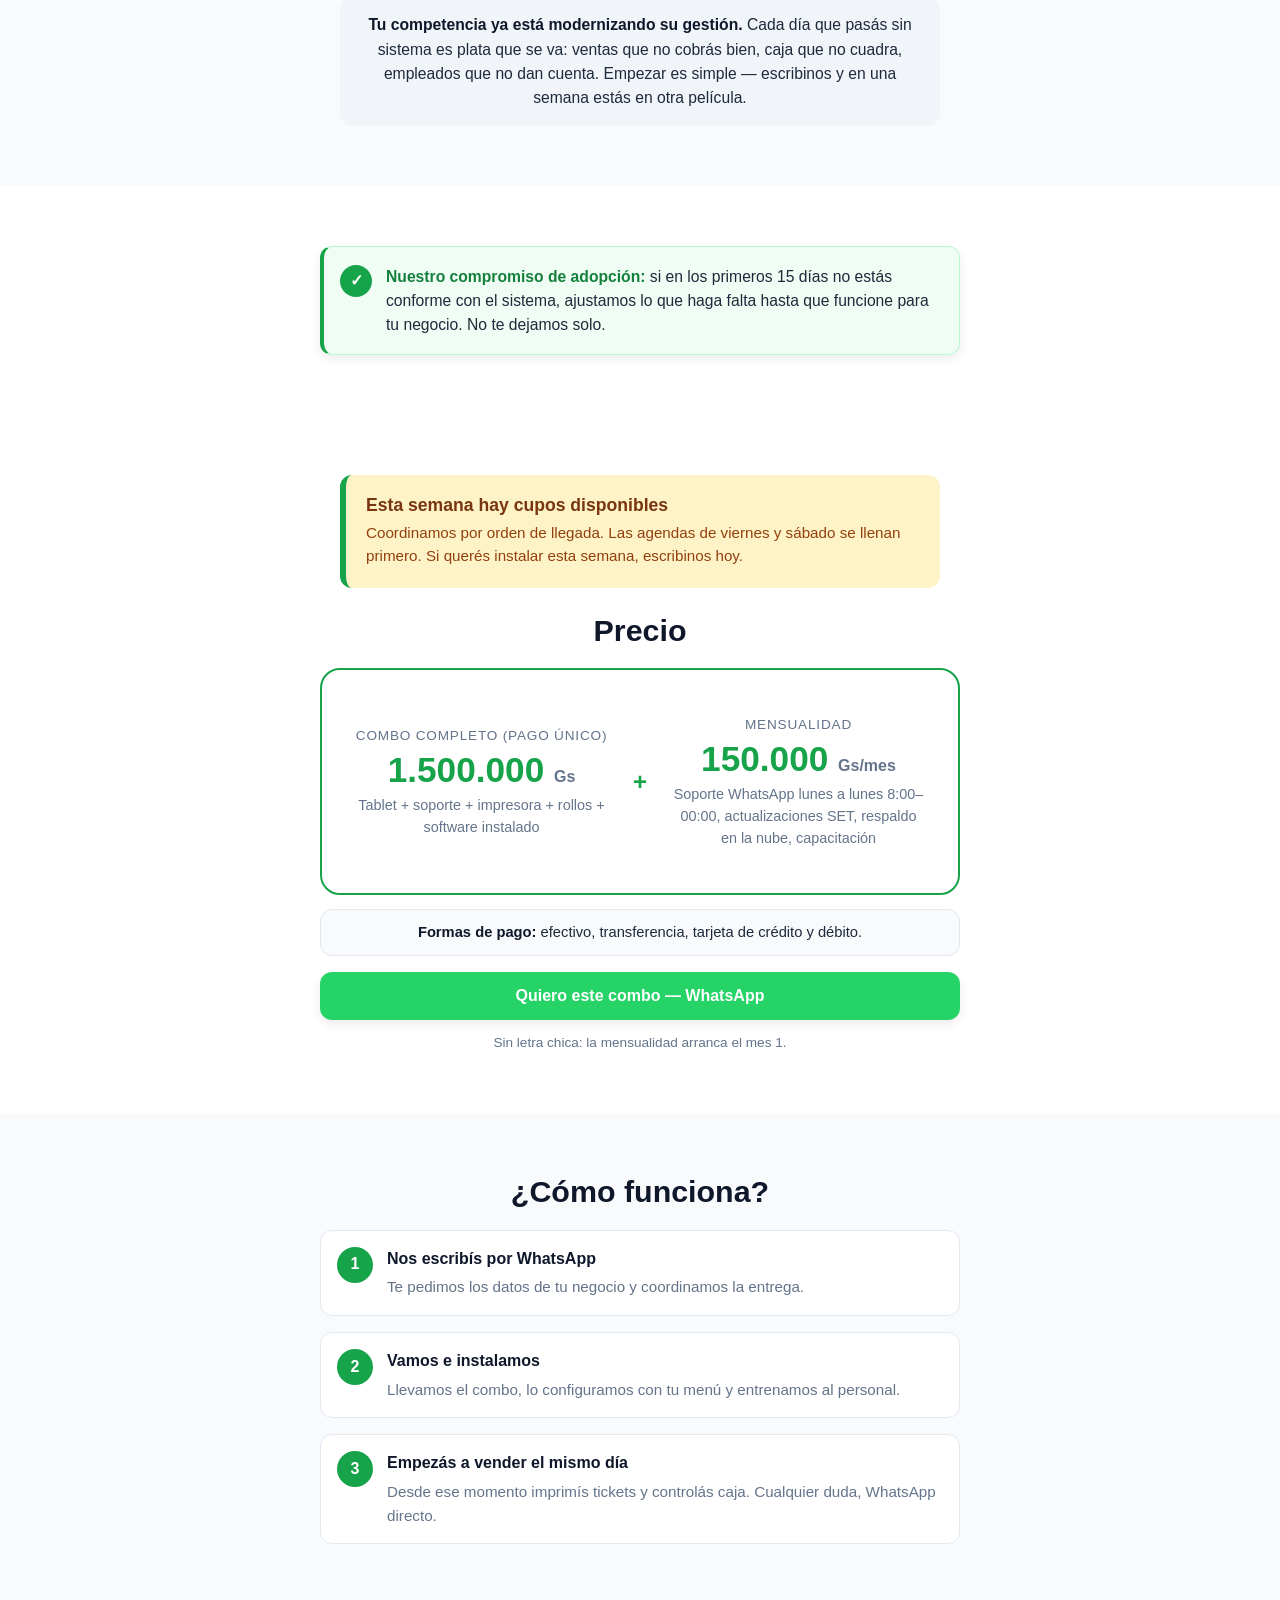
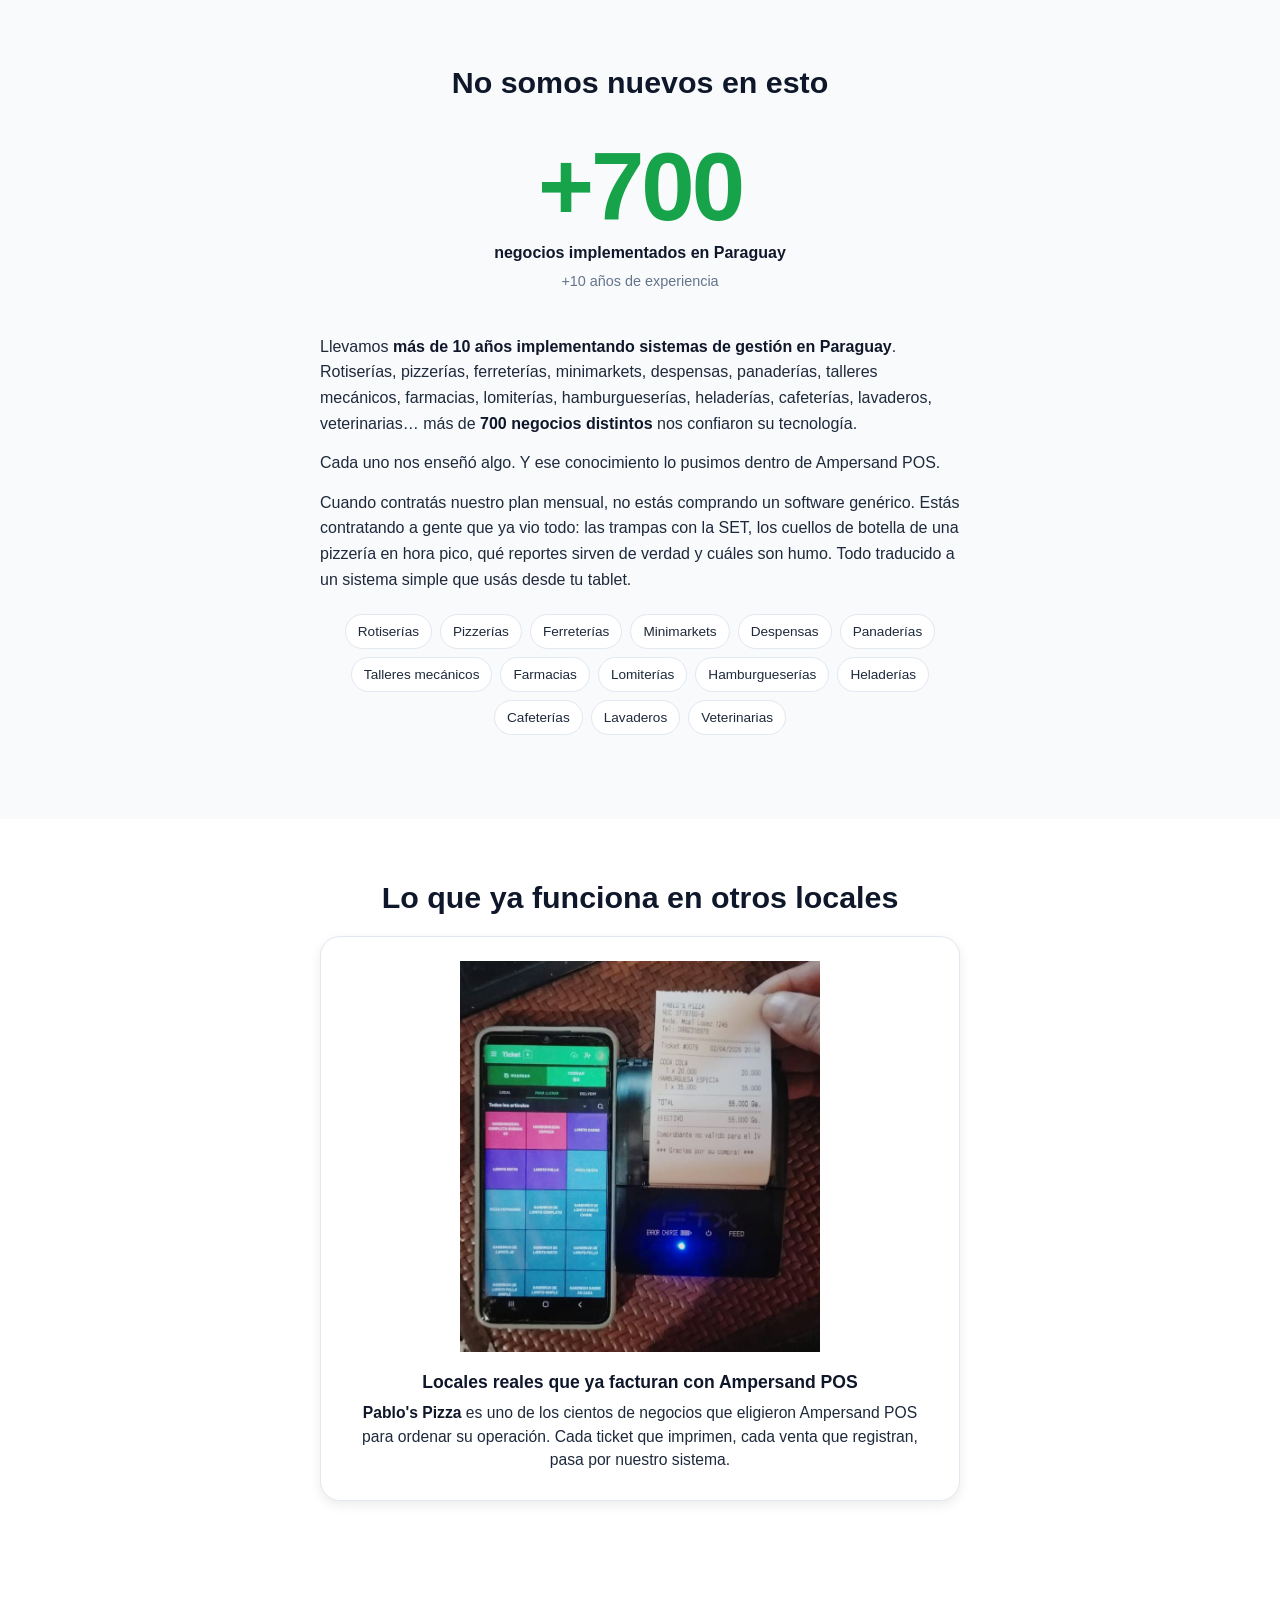
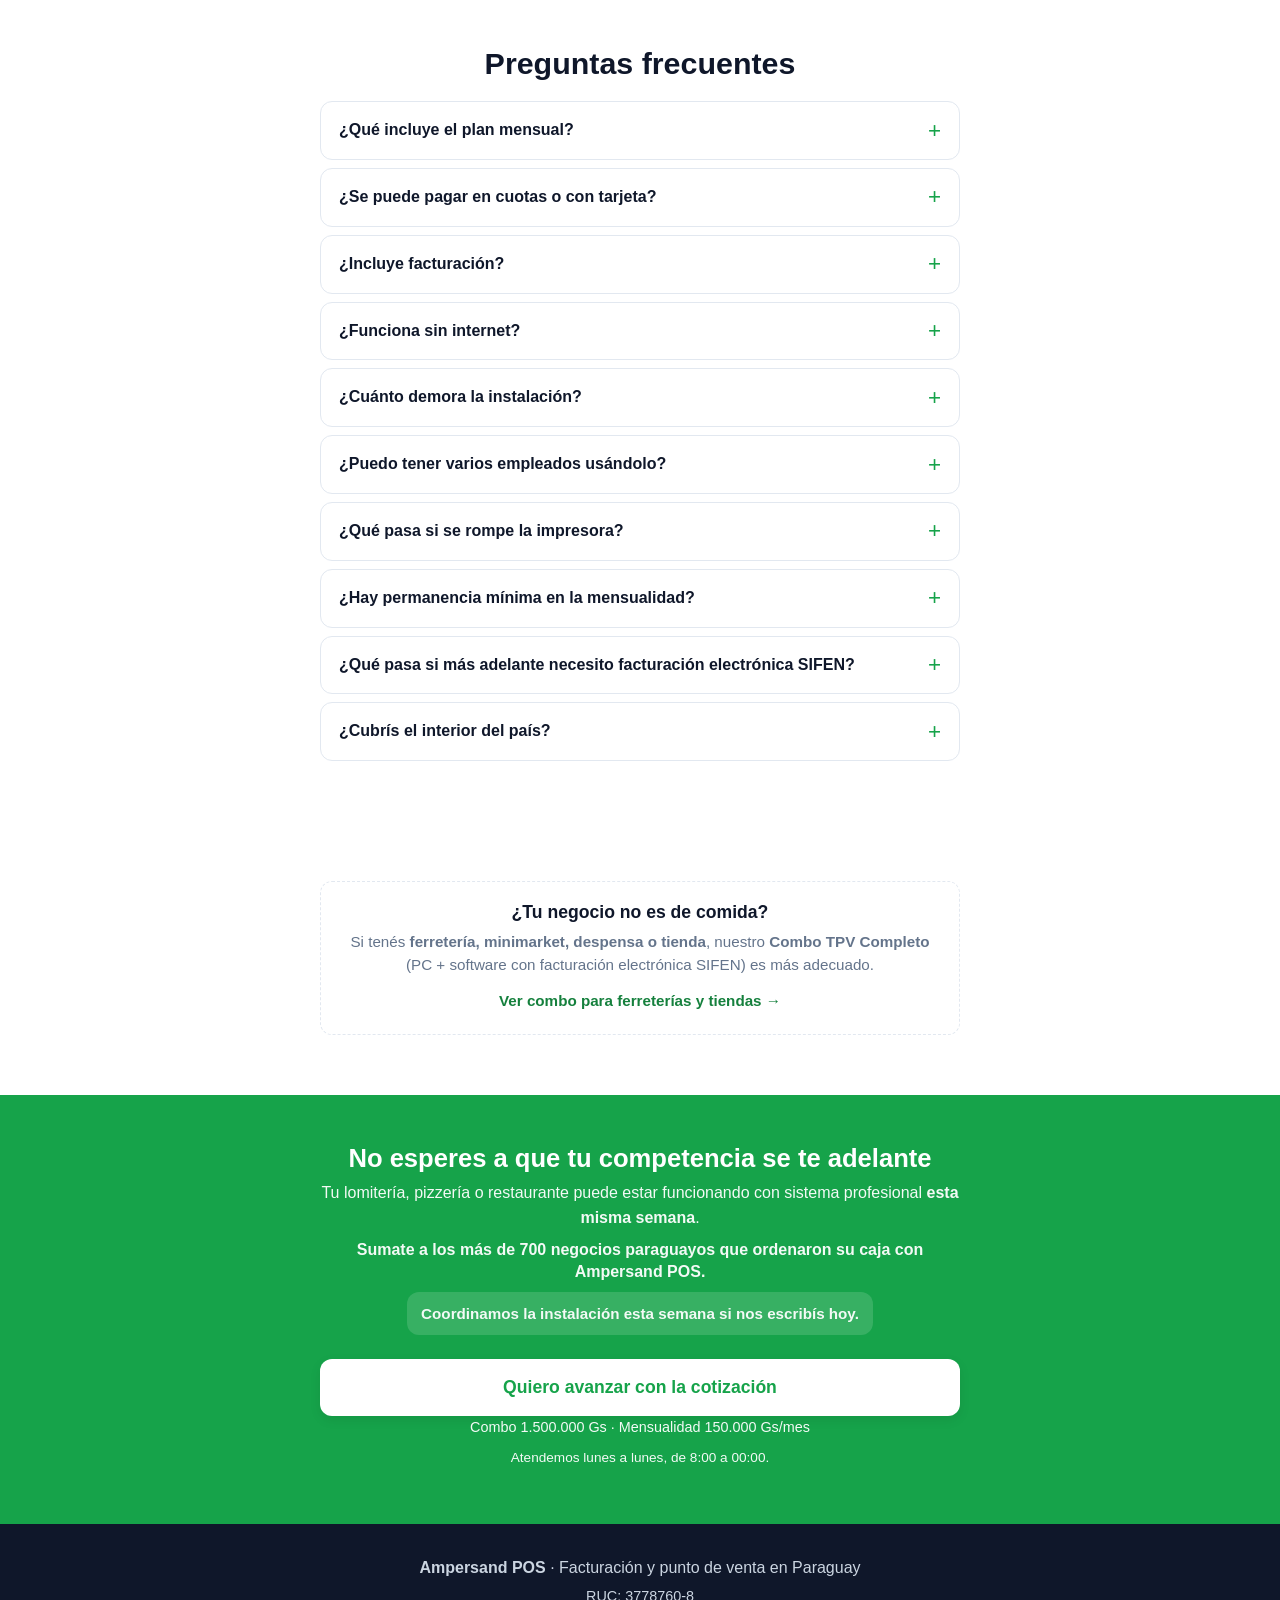
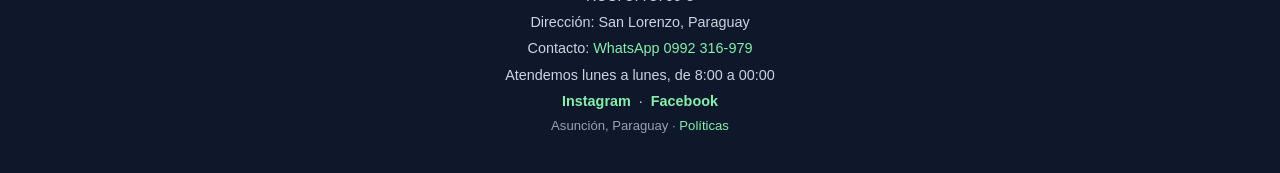
==== commit 1a2f7ace: "Add AI mockups for hero and multi-device section - New hero: laptop mockup in cafe setting (aspirati" ====
--- a/public/lomiteria/index.html
+++ b/public/lomiteria/index.html
@@ -89,10 +89,10 @@
       <div class="hero__price-plus">+ Servicio mensual desde 150.000 Gs</div>
     </div>
 
-    <img src="assets/hero-software.jpg"
-         alt="Pantalla del software Ampersand POS mostrando una venta cobrada"
+    <img src="assets/hero-laptop.jpg"
+         alt="Software Ampersand POS funcionando en laptop sobre mesa de café"
          class="hero__image"
-         width="640" height="853"
+         width="960" height="600"
          loading="eager"
          fetchpriority="high">
 
@@ -120,27 +120,27 @@
 
     <div class="devices-grid">
       <div class="device-card">
-        <div class="device-card__icon" aria-hidden="true">🖥</div>
+        <div class="device-card__mockup">
+          <img src="assets/device-pc.jpg" alt="Ampersand POS en laptop sobre mesa de café" loading="lazy">
+        </div>
         <h3>En la PC de tu caja</h3>
         <p>El centro de control. Cobrás, facturás, ves cuánto vendiste hoy, en qué horarios y qué se vendió más.</p>
       </div>
       <div class="device-card">
-        <div class="device-card__icon" aria-hidden="true">📱</div>
+        <div class="device-card__mockup">
+          <img src="assets/device-tablet.jpg" alt="Ampersand POS en tablet con productos de comida" loading="lazy">
+        </div>
         <h3>En la tablet del mostrador</h3>
         <p>Atendés al cliente que viene a llevar. Tocás los productos, imprimís el ticket, cobrás en segundos.</p>
       </div>
       <div class="device-card">
-        <div class="device-card__icon" aria-hidden="true">📲</div>
+        <div class="device-card__mockup">
+          <img src="assets/device-celular.jpg" alt="Ampersand POS en celular en mano del mozo" loading="lazy">
+        </div>
         <h3>En el celular de tu mozo</h3>
         <p>Toma el pedido en la mesa y lo manda directo a la cocina. Sin gritar la orden, sin papelitos, sin errores.</p>
       </div>
     </div>
-
-    <img src="assets/feature-multidispositivo.jpg"
-         alt="Ampersand POS funcionando simultáneamente en tablet y celular"
-         class="multi-device-photo"
-         width="640" height="853"
-         loading="lazy">
 
     <p class="multi-device-claim">
       <strong>Todo se centraliza en la caja.</strong> El pedido que toma tu mozo en la mesa lo ves en la PC al instante. Cuando el cliente paga, la venta queda registrada con el nombre del mozo, la mesa, el horario y el detalle. <strong>Tu negocio funciona como una orquesta.</strong>
--- a/public/lomiteria/styles.css
+++ b/public/lomiteria/styles.css
@@ -199,13 +199,14 @@
 /* ---------- HERO IMAGE ---------- */
 .hero__image {
   width: 100%;
-  max-width: 320px;
+  max-width: 340px;
   height: auto;
   margin: 16px auto;
   border-radius: var(--radius-lg);
   box-shadow: var(--shadow-lg);
   display: block;
-  aspect-ratio: auto;
+  aspect-ratio: 16 / 10;
+  object-fit: cover;
 }
 
 /* ---------- VIDEO PLAYER ---------- */
@@ -971,10 +972,30 @@
   border: 1px solid var(--color-border);
   box-shadow: var(--shadow);
 }
+/* Legacy (sin uso tras rediseño multi-dispositivo con mockups). Se mantiene por si
+   alguna landing derivada lo reutiliza. */
 .device-card__icon {
   font-size: 2.25rem;
   line-height: 1;
   margin-bottom: 8px;
+}
+.device-card__mockup {
+  margin-bottom: 14px;
+  display: flex;
+  align-items: center;
+  justify-content: center;
+  /* altura uniforme para alinear cards en desktop */
+  aspect-ratio: 4 / 3;
+  overflow: hidden;
+  border-radius: 10px;
+  background: #f8fafc;
+}
+.device-card__mockup img {
+  width: 100%;
+  height: 100%;
+  object-fit: contain;
+  /* PC y tablet son landscape, celular es portrait. Con object-fit: contain
+     se respeta la proporción y se adapta al contenedor. */
 }
 .device-card h3 {
   font-size: 1.05rem;
@@ -989,15 +1010,7 @@
   color: var(--color-text);
 }
 
-.multi-device-photo {
-  width: 100%;
-  max-width: 360px;
-  height: auto;
-  margin: 24px auto;
-  display: block;
-  border-radius: var(--radius-lg);
-  box-shadow: var(--shadow-lg);
-}
+/* .multi-device-photo: sin uso tras rediseño (el mockup vive dentro de cada .device-card). */
 
 .multi-device-claim {
   background: #f1f5f9;
@@ -1137,7 +1150,7 @@
     text-align: center;
   }
 
-  .hero__image { max-width: 380px; }
+  .hero__image { max-width: 460px; }
 
   .combo-photo { max-width: 380px; }
   .combo-photo img { max-width: 380px; }
@@ -1147,5 +1160,4 @@
     grid-template-columns: 1fr 1fr 1fr;
     gap: 24px;
   }
-  .multi-device-photo { max-width: 420px; }
-}
+}
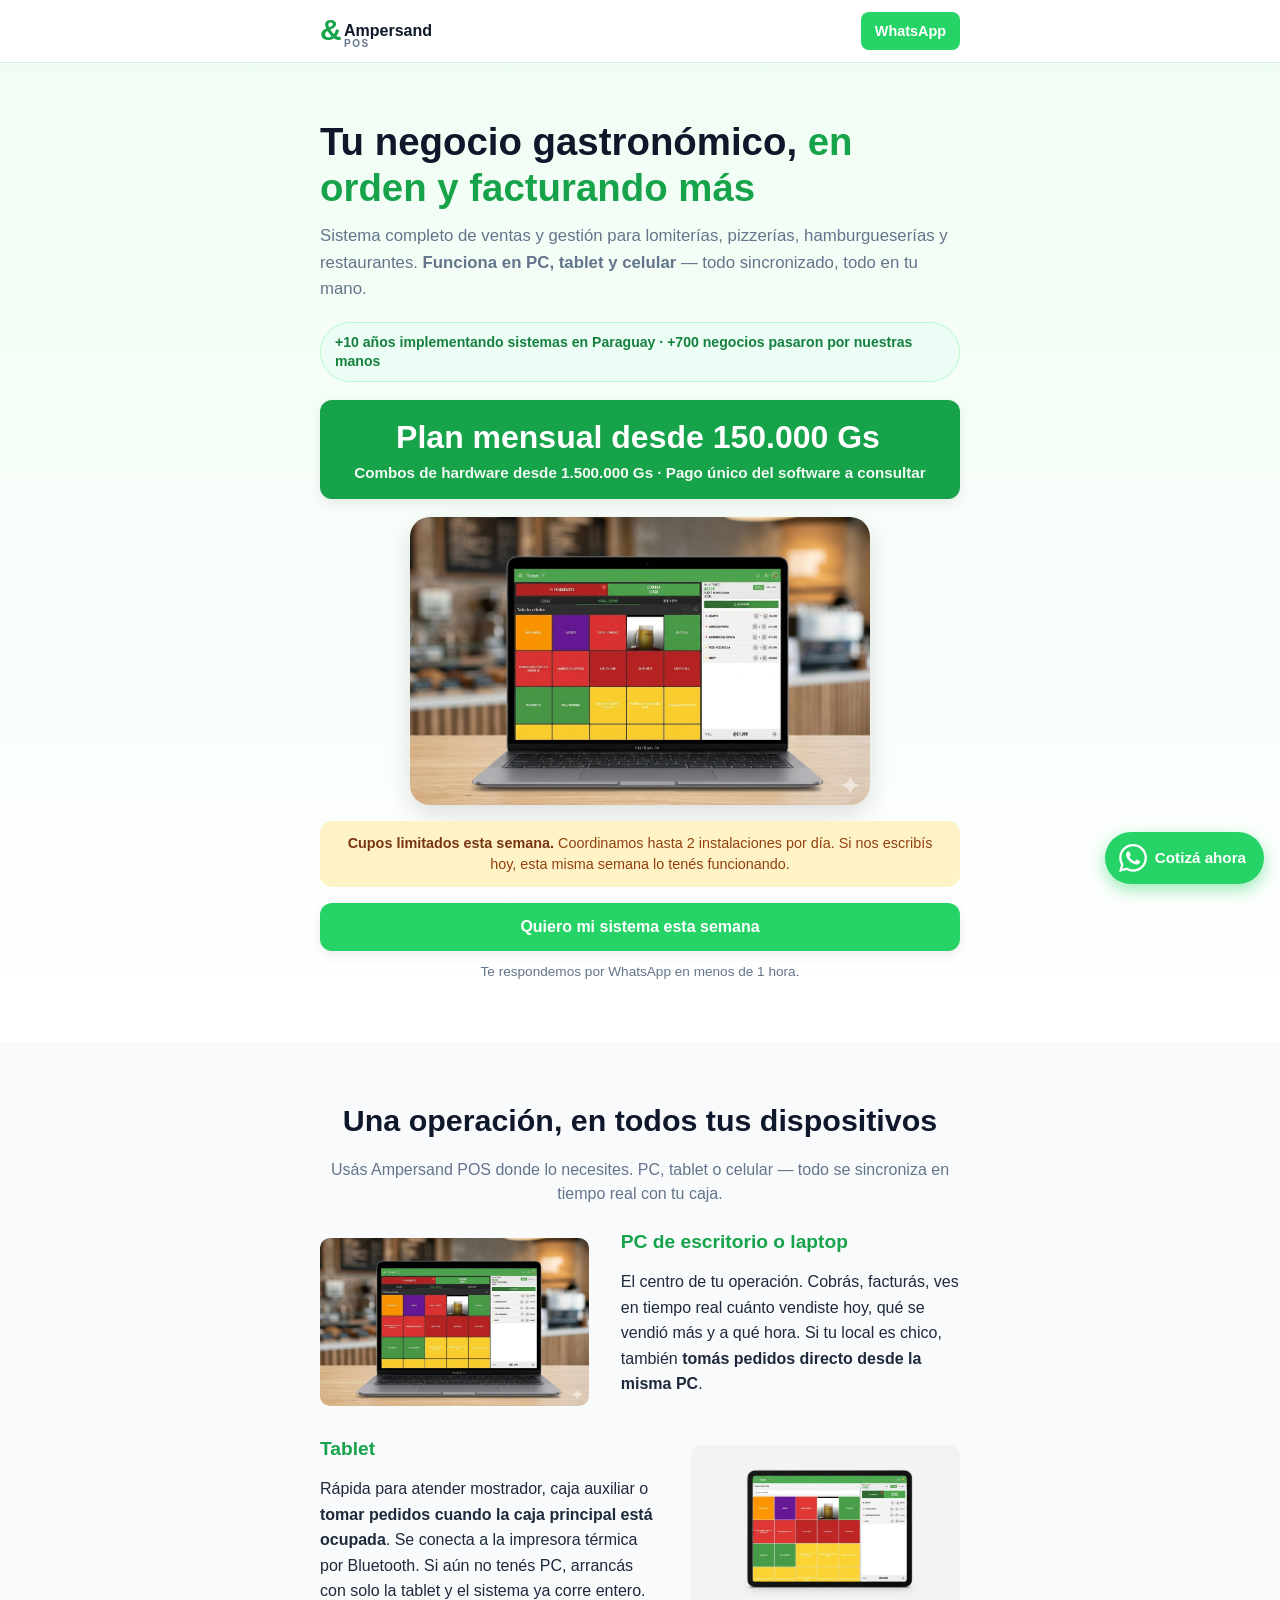
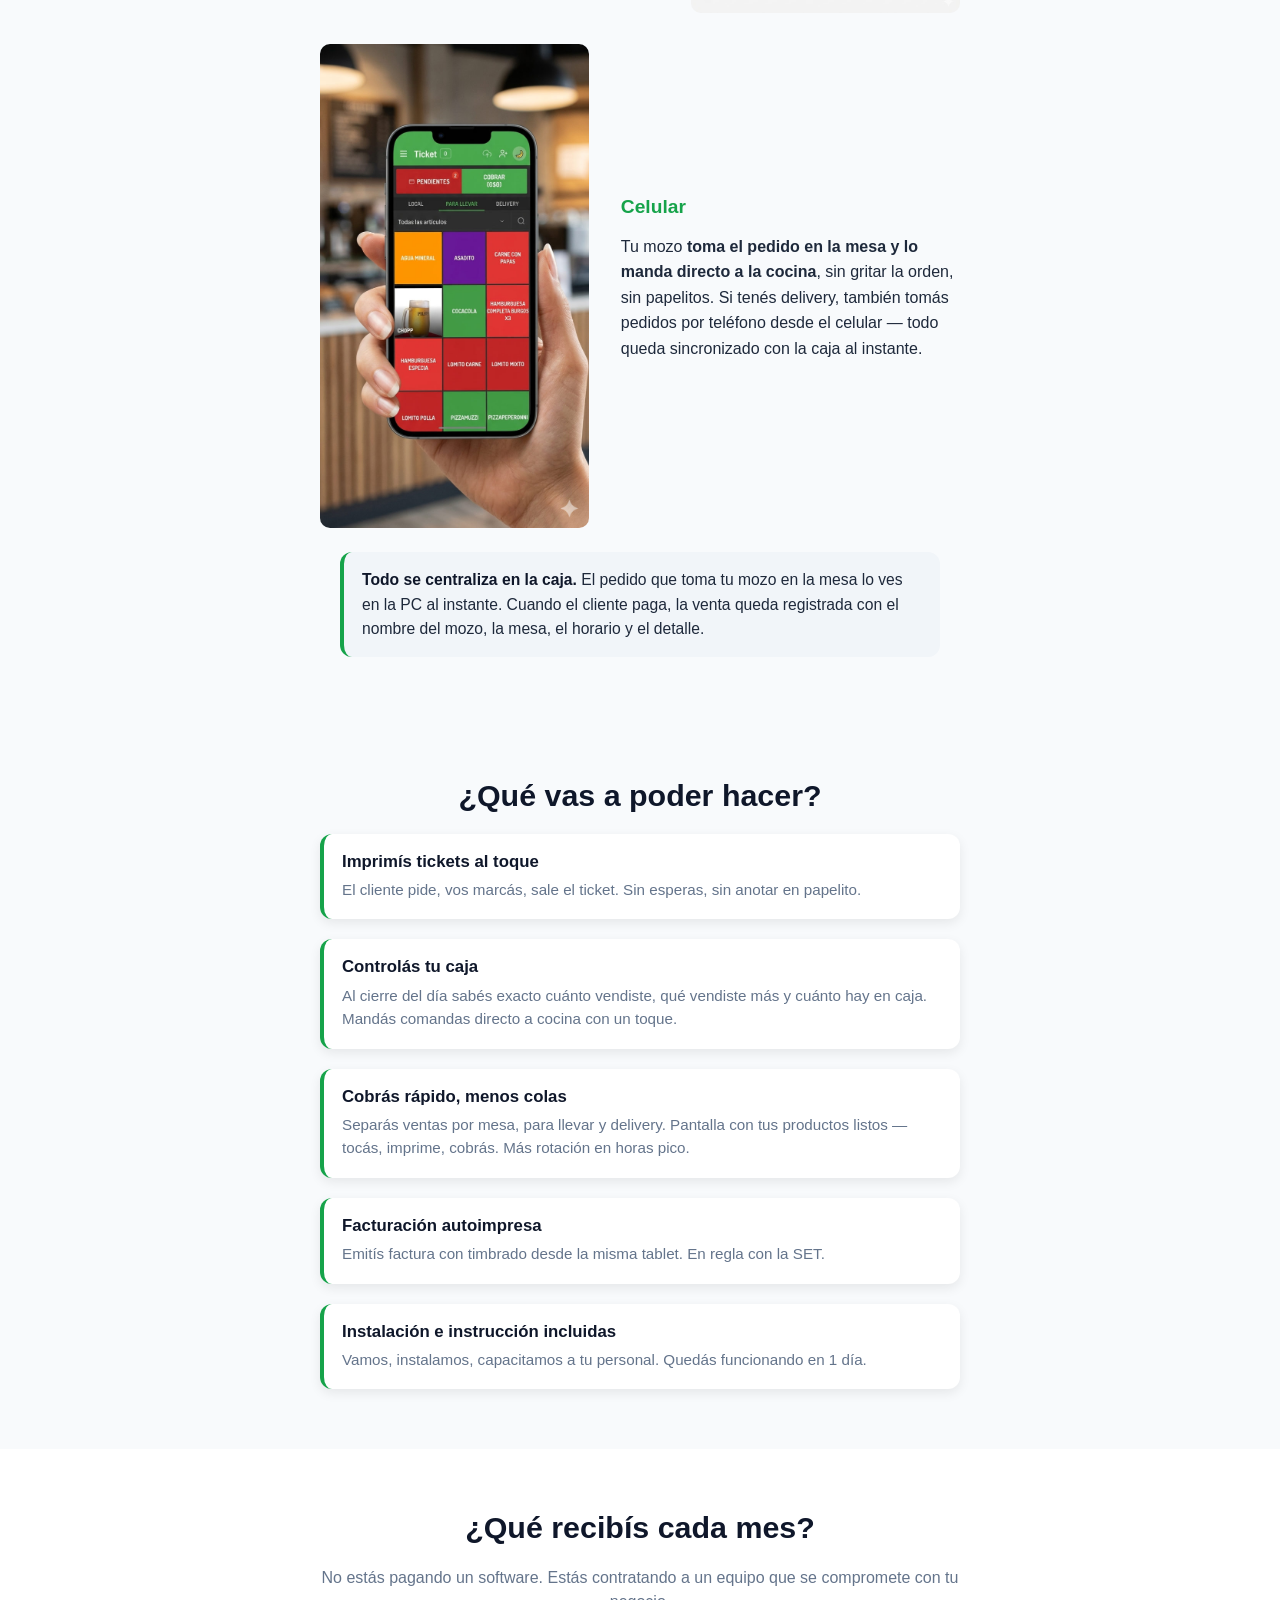
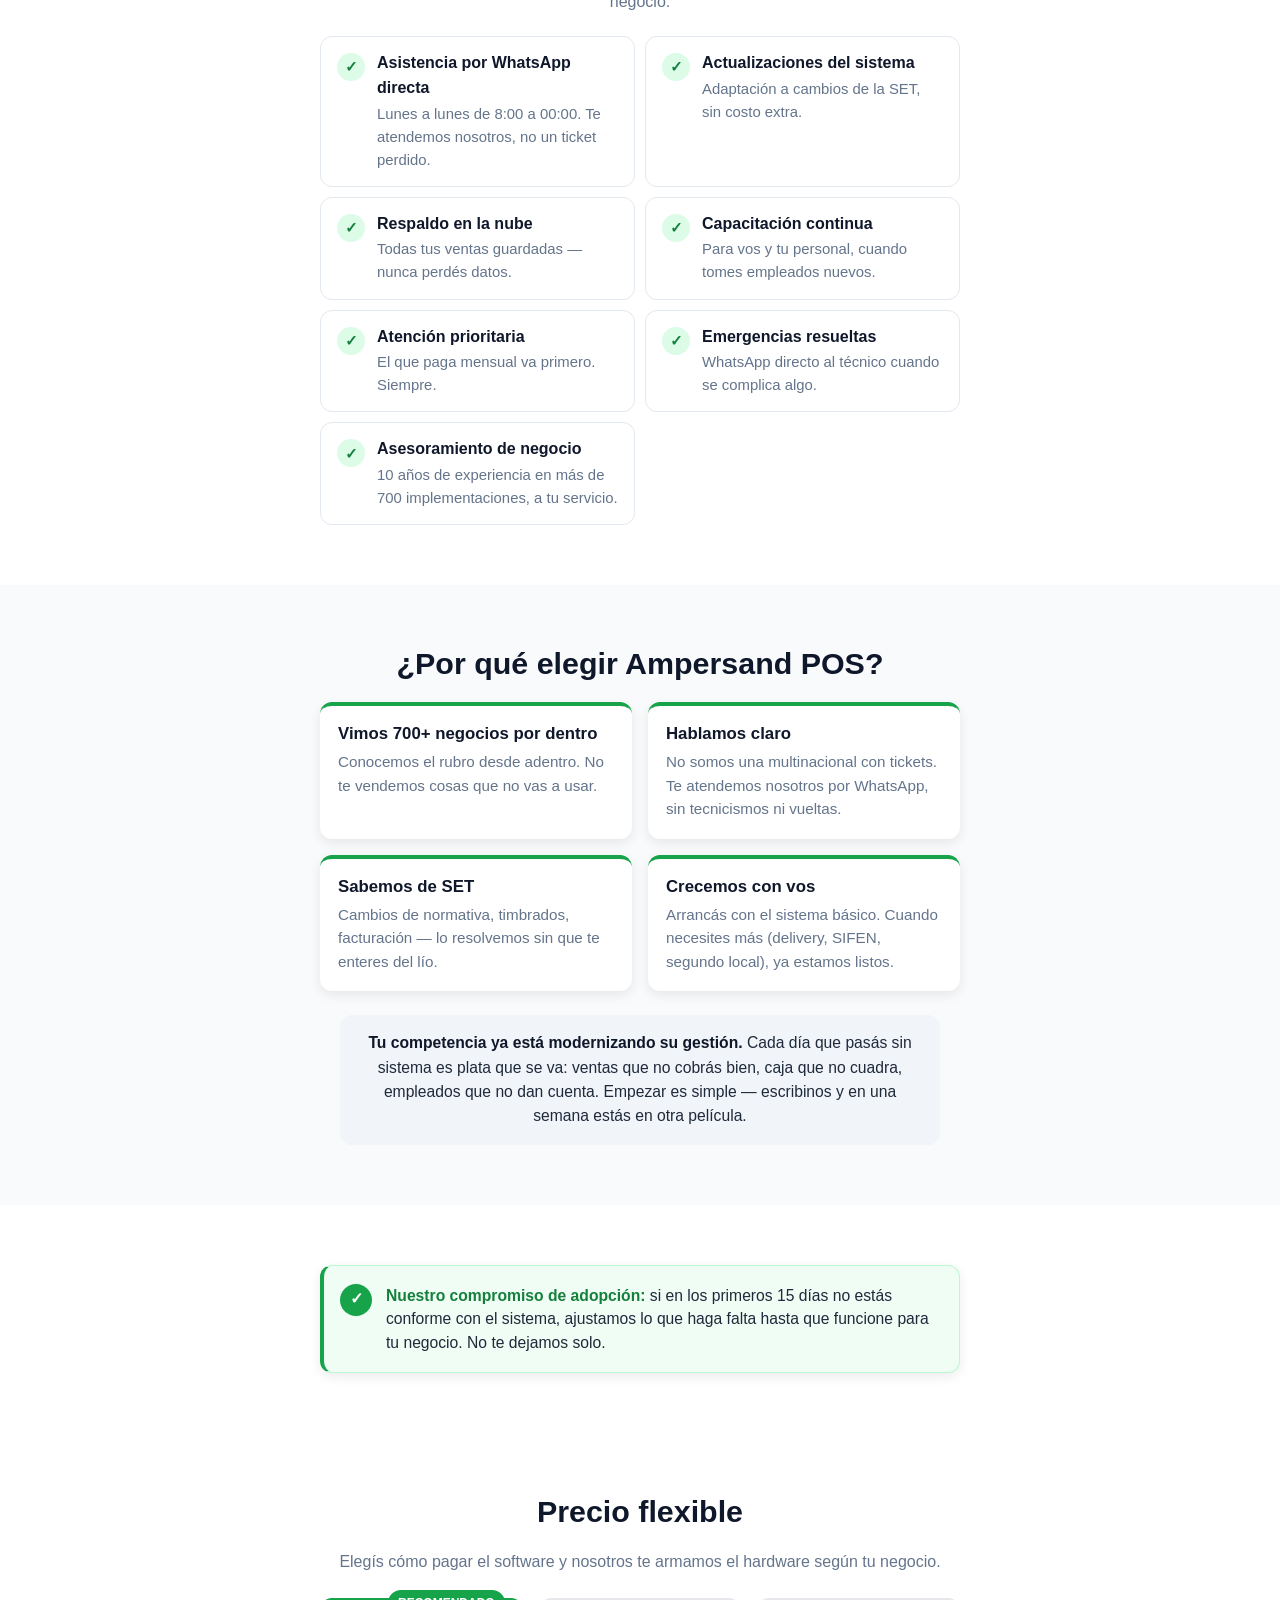
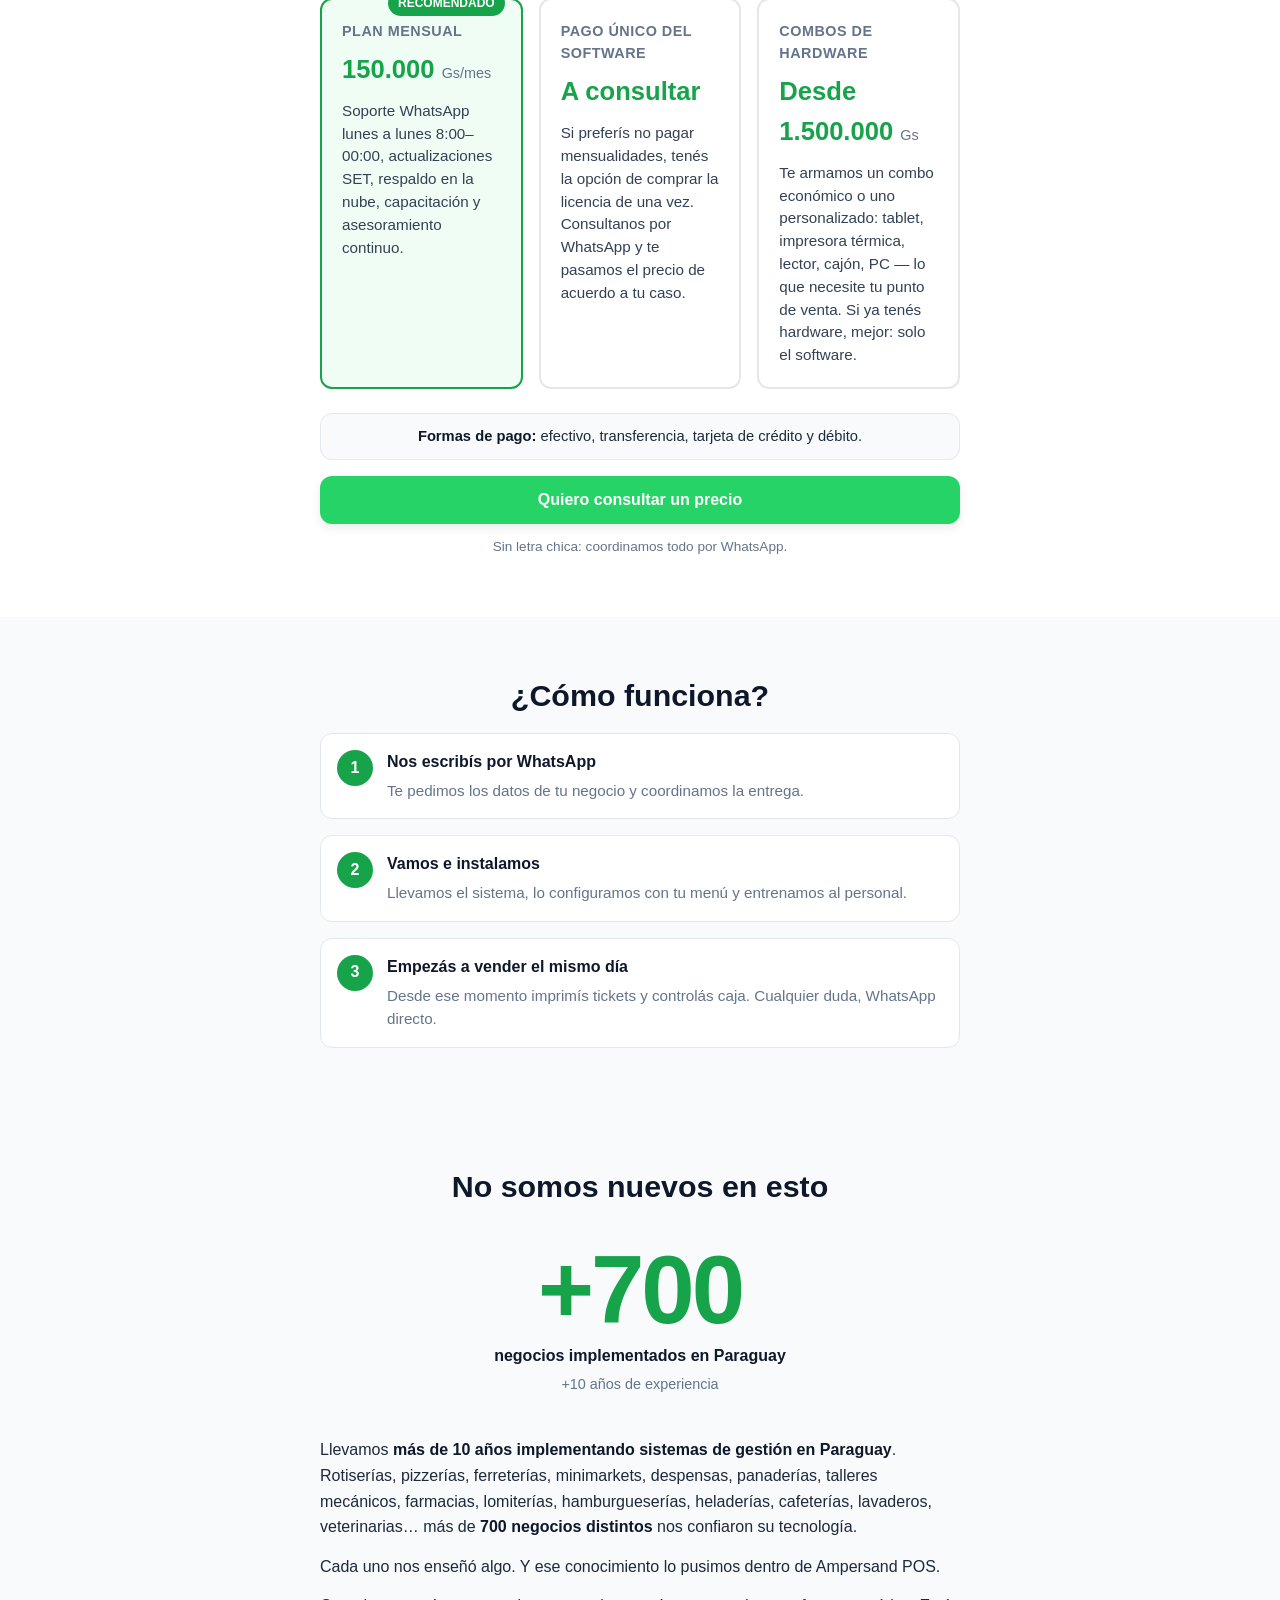
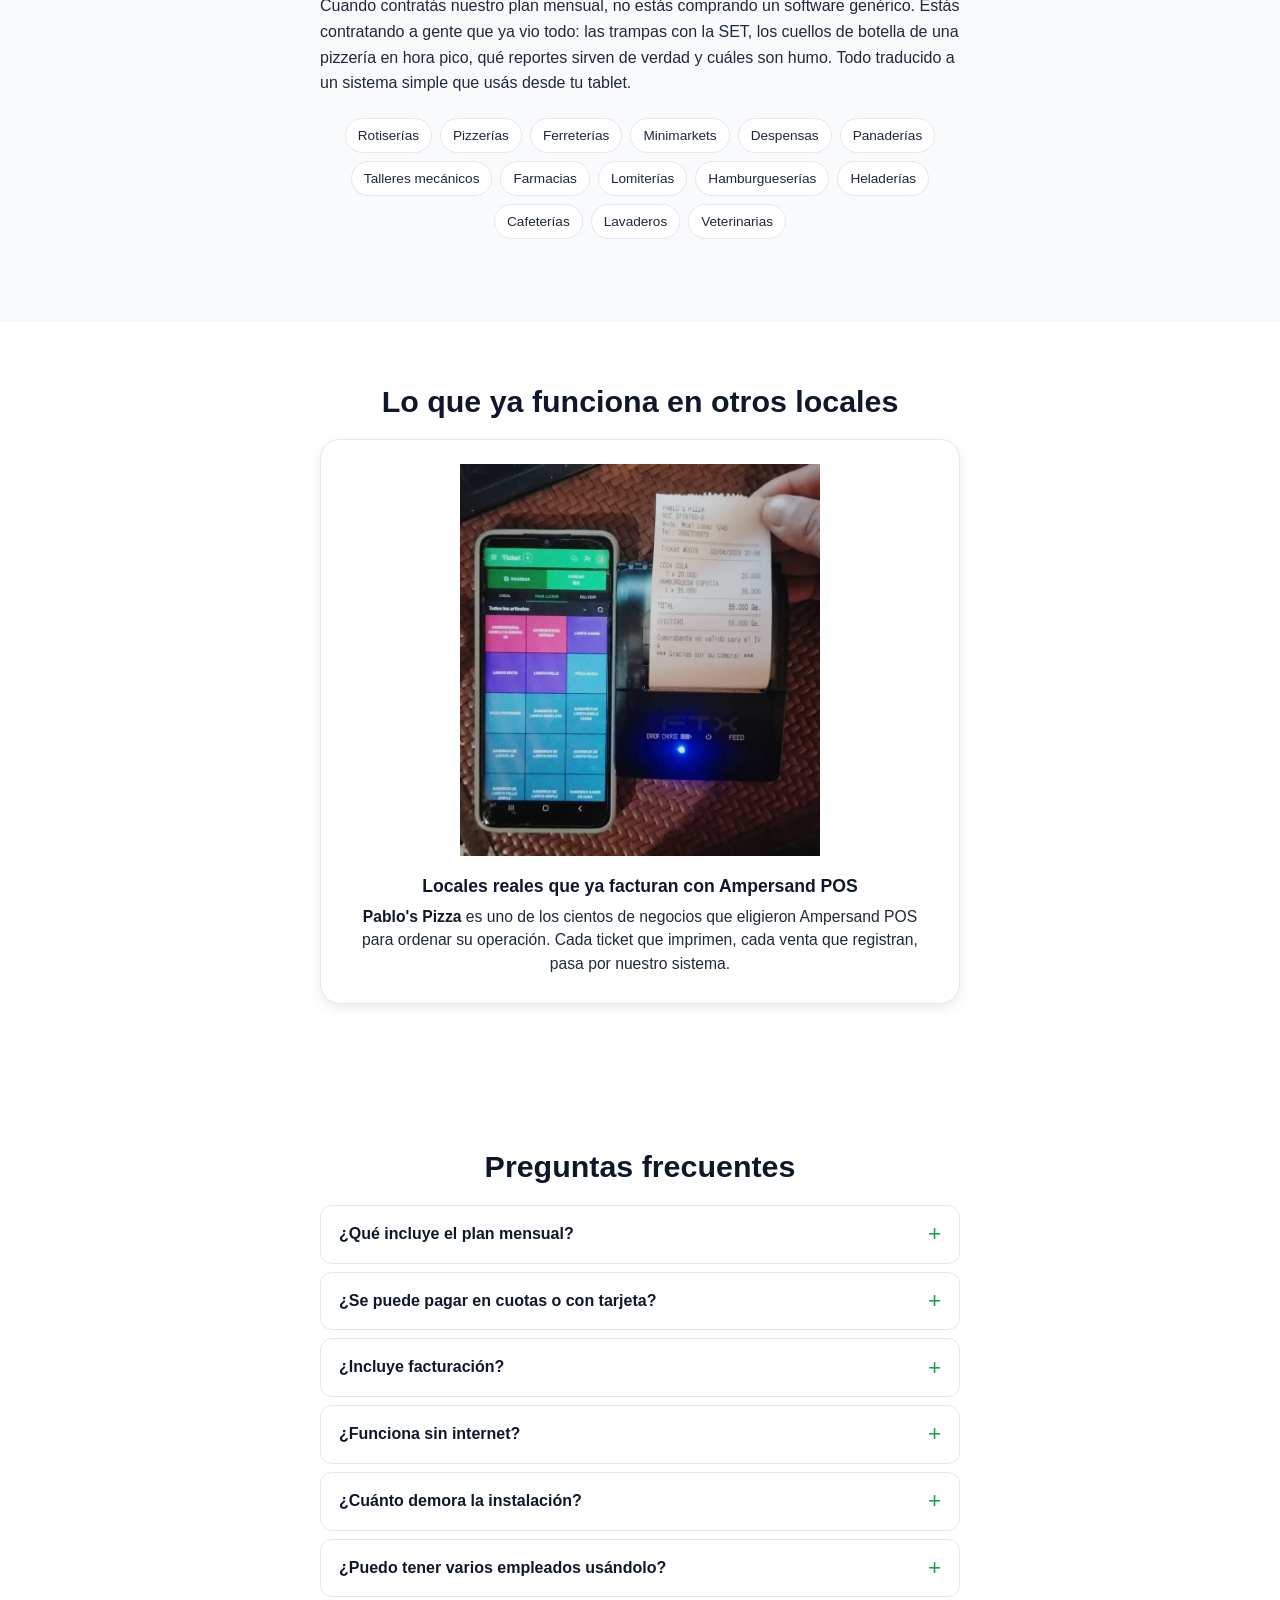
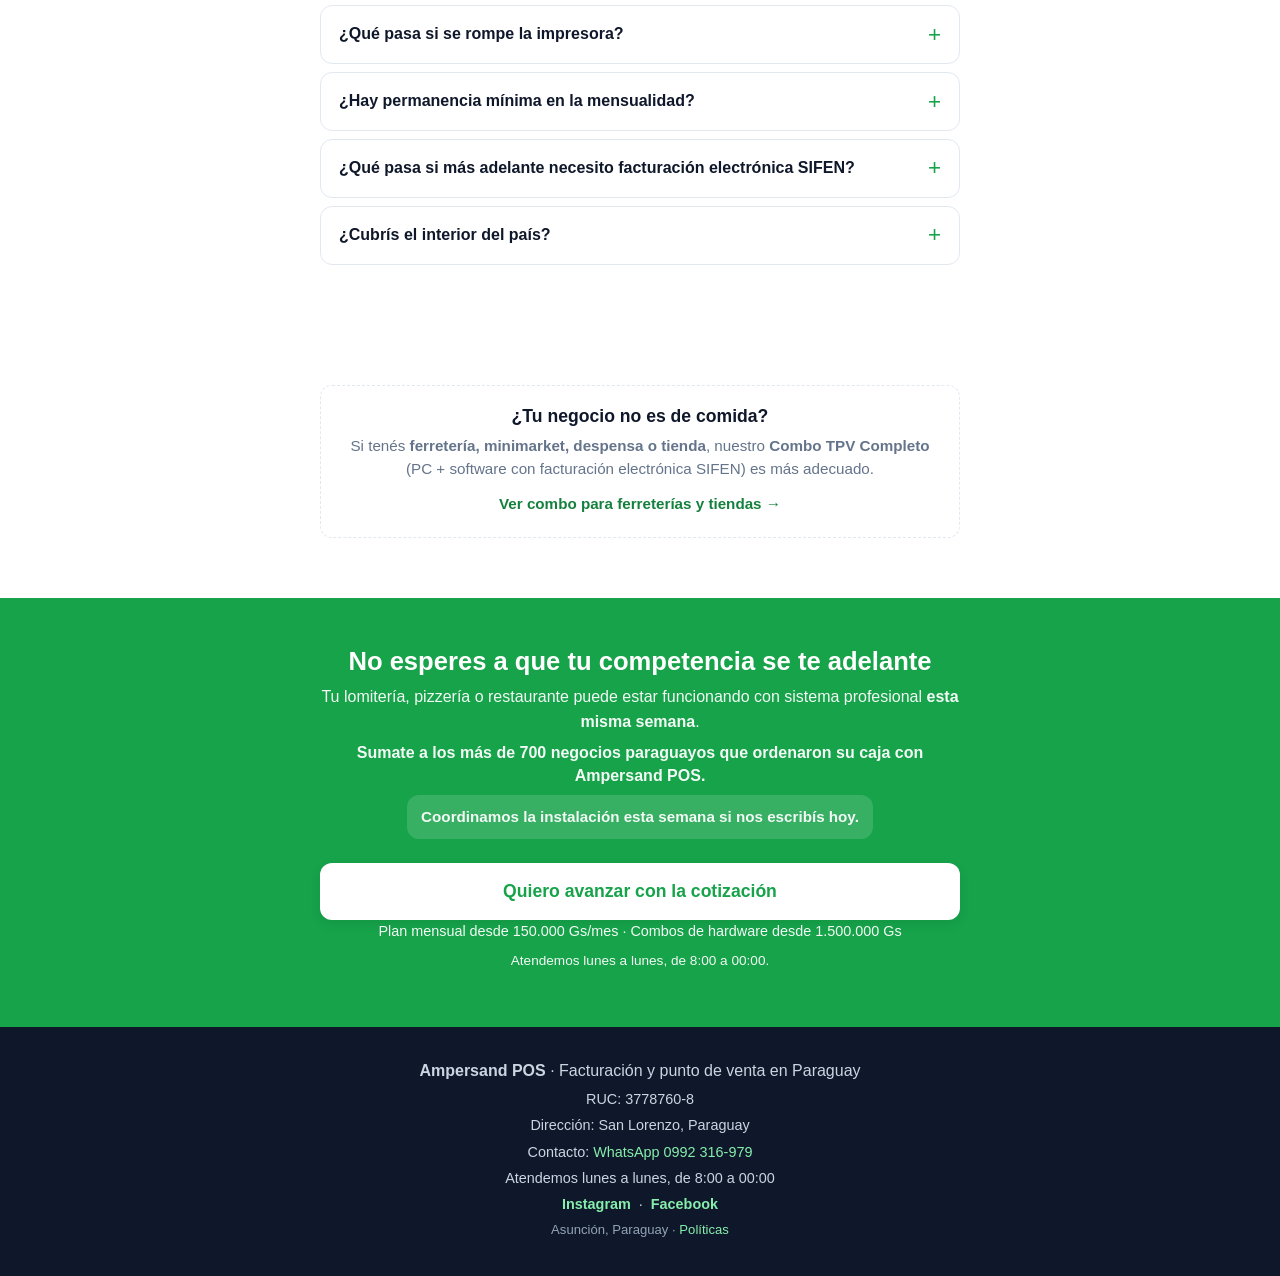
==== commit 71c9a905: "Flexible pricing + 2-column multi-device layout - Multi-device section: 3 alternating image|text row" ====
--- a/public/lomiteria/index.html
+++ b/public/lomiteria/index.html
@@ -7,13 +7,13 @@
 
 <!-- SEO -->
 <title>Sistema para Lomiterías y Pizzerías en Paraguay | Ampersand POS</title>
-<meta name="description" content="Combo completo para tu lomitería o pizzería: tablet + impresora de tickets + software Ampersand POS. +10 años y +700 negocios implementados en Paraguay. Instalación en 1 día.">
+<meta name="description" content="Sistema completo para tu lomitería o pizzería: software Ampersand POS + hardware a medida (tablet, impresora, PC). +10 años y +700 negocios implementados en Paraguay. Instalación en 1 día.">
 <meta name="keywords" content="sistema lomiteria, sistema pizzeria, POS Paraguay, software facturación, tablet caja, impresora ticket bluetooth">
 
 <!-- Open Graph -->
 <meta property="og:type" content="website">
 <meta property="og:locale" content="es_PY">
-<meta property="og:title" content="Ampersand POS para Lomiterías y Pizzerías — 1.500.000 Gs">
+<meta property="og:title" content="Ampersand POS para Lomiterías y Pizzerías — Plan mensual desde 150.000 Gs">
 <meta property="og:description" content="+10 años y +700 negocios implementados en Paraguay. Tablet + impresora + software. Quedás funcionando en 1 día.">
 <meta property="og:image" content="/lomiteria/assets/og-image.jpg">
 <meta property="og:url" content="https://nodo.com.py/lomiteria">
@@ -21,7 +21,7 @@
 <!-- Twitter Card -->
 <meta name="twitter:card" content="summary_large_image">
 <meta name="twitter:title" content="Ampersand POS para Lomiterías y Pizzerías">
-<meta name="twitter:description" content="Combo completo 1.500.000 Gs + 150.000 Gs/mes. +700 negocios ya confían en Ampersand POS.">
+<meta name="twitter:description" content="Plan mensual desde 150.000 Gs. Combos de hardware desde 1.500.000 Gs. +700 negocios ya confían en Ampersand POS.">
 <meta name="twitter:image" content="/lomiteria/assets/og-image.jpg">
 
 <!-- Favicon -->
@@ -62,7 +62,7 @@
         <text x="24" y="34" font-family="-apple-system, BlinkMacSystemFont, 'Segoe UI', Roboto, sans-serif" font-size="10" font-weight="600" fill="#64748b" letter-spacing="1.5">POS</text>
       </svg>
     </a>
-    <a href="https://wa.me/595992316979?text=Hola%2C%20quiero%20info%20del%20combo%20Ampersand%20POS%20para%20mi%20lomiter%C3%ADa"
+    <a href="https://wa.me/595992316979?text=Hola%2C%20quiero%20info%20del%20sistema%20Ampersand%20POS%20para%20mi%20lomiter%C3%ADa"
        class="header__wa"
        onclick="fbq('track','Contact')"
        aria-label="Contactar por WhatsApp"
@@ -85,8 +85,8 @@
     </div>
 
     <div class="hero__price">
-      <div><strong>Combo completo desde 1.500.000 Gs</strong></div>
-      <div class="hero__price-plus">+ Servicio mensual desde 150.000 Gs</div>
+      <div><strong>Plan mensual desde 150.000 Gs</strong></div>
+      <div class="hero__price-plus">Combos de hardware desde 1.500.000 Gs · Pago único del software a consultar</div>
     </div>
 
     <img src="assets/hero-laptop.jpg"
@@ -100,7 +100,7 @@
       <strong>Cupos limitados esta semana.</strong> Coordinamos hasta 2 instalaciones por día. Si nos escribís hoy, esta misma semana lo tenés funcionando.
     </div>
 
-    <a href="https://wa.me/595992316979?text=Hola%2C%20quiero%20info%20del%20combo%20Ampersand%20POS%20para%20mi%20negocio"
+    <a href="https://wa.me/595992316979?text=Hola%2C%20quiero%20info%20del%20sistema%20Ampersand%20POS%20para%20mi%20negocio"
        class="btn btn--primary btn--block"
        onclick="fbq('track','Contact')"
        target="_blank" rel="noopener">
@@ -116,88 +116,41 @@
 <section class="section section--alt" id="multi-dispositivo">
   <div class="container">
     <h2 class="section__title">Una operación, en todos tus dispositivos</h2>
-    <p class="section__lead">Olvidate de papeles, anotaciones perdidas y cuentas a mano. Ampersand POS funciona donde lo necesites — y todo se sincroniza en tiempo real.</p>
-
-    <div class="devices-grid">
-      <div class="device-card">
-        <div class="device-card__mockup">
-          <img src="assets/device-pc.jpg" alt="Ampersand POS en laptop sobre mesa de café" loading="lazy">
-        </div>
-        <h3>En la PC de tu caja</h3>
-        <p>El centro de control. Cobrás, facturás, ves cuánto vendiste hoy, en qué horarios y qué se vendió más.</p>
-      </div>
-      <div class="device-card">
-        <div class="device-card__mockup">
-          <img src="assets/device-tablet.jpg" alt="Ampersand POS en tablet con productos de comida" loading="lazy">
-        </div>
-        <h3>En la tablet del mostrador</h3>
-        <p>Atendés al cliente que viene a llevar. Tocás los productos, imprimís el ticket, cobrás en segundos.</p>
-      </div>
-      <div class="device-card">
-        <div class="device-card__mockup">
-          <img src="assets/device-celular.jpg" alt="Ampersand POS en celular en mano del mozo" loading="lazy">
-        </div>
-        <h3>En el celular de tu mozo</h3>
-        <p>Toma el pedido en la mesa y lo manda directo a la cocina. Sin gritar la orden, sin papelitos, sin errores.</p>
+    <p class="section__lead">Usás Ampersand POS donde lo necesites. PC, tablet o celular — todo se sincroniza en tiempo real con tu caja.</p>
+
+    <div class="device-row">
+      <div class="device-row__media">
+        <img src="assets/device-pc.jpg" alt="Ampersand POS en laptop" loading="lazy">
+      </div>
+      <div class="device-row__body">
+        <h3>PC de escritorio o laptop</h3>
+        <p>El centro de tu operación. Cobrás, facturás, ves en tiempo real cuánto vendiste hoy, qué se vendió más y a qué hora. Si tu local es chico, también <strong>tomás pedidos directo desde la misma PC</strong>.</p>
+      </div>
+    </div>
+
+    <div class="device-row device-row--reverse">
+      <div class="device-row__media">
+        <img src="assets/device-tablet.jpg" alt="Ampersand POS en tablet" loading="lazy">
+      </div>
+      <div class="device-row__body">
+        <h3>Tablet</h3>
+        <p>Rápida para atender mostrador, caja auxiliar o <strong>tomar pedidos cuando la caja principal está ocupada</strong>. Se conecta a la impresora térmica por Bluetooth. Si aún no tenés PC, arrancás con solo la tablet y el sistema ya corre entero.</p>
+      </div>
+    </div>
+
+    <div class="device-row">
+      <div class="device-row__media">
+        <img src="assets/device-celular.jpg" alt="Ampersand POS en celular en mano del mozo" loading="lazy">
+      </div>
+      <div class="device-row__body">
+        <h3>Celular</h3>
+        <p>Tu mozo <strong>toma el pedido en la mesa y lo manda directo a la cocina</strong>, sin gritar la orden, sin papelitos. Si tenés delivery, también tomás pedidos por teléfono desde el celular — todo queda sincronizado con la caja al instante.</p>
       </div>
     </div>
 
     <p class="multi-device-claim">
-      <strong>Todo se centraliza en la caja.</strong> El pedido que toma tu mozo en la mesa lo ves en la PC al instante. Cuando el cliente paga, la venta queda registrada con el nombre del mozo, la mesa, el horario y el detalle. <strong>Tu negocio funciona como una orquesta.</strong>
+      <strong>Todo se centraliza en la caja.</strong> El pedido que toma tu mozo en la mesa lo ves en la PC al instante. Cuando el cliente paga, la venta queda registrada con el nombre del mozo, la mesa, el horario y el detalle.
     </p>
-  </div>
-</section>
-
-<!-- ============================= -->
-<!-- QUÉ INCLUYE EL COMBO          -->
-<!-- ============================= -->
-<section class="section" id="combo">
-  <div class="container">
-    <h2 class="section__title">¿Qué incluye el combo?</h2>
-    <figure class="combo-photo">
-      <img src="assets/hero-combo.jpg"
-           alt="Combo Ampersand POS armado: tablet sobre soporte con impresora térmica bluetooth"
-           width="960" height="1280"
-           loading="lazy">
-      <figcaption>Así se ve el combo armado y funcionando.</figcaption>
-    </figure>
-    <ul class="features">
-      <li class="feature">
-        <span class="feature__icon" aria-hidden="true">📱</span>
-        <div>
-          <strong>Tablet CIDEA 7 pulgadas</strong>
-          <p>El "cerebro" del sistema. Liviana, fácil de usar.</p>
-        </div>
-      </li>
-      <li class="feature">
-        <span class="feature__icon" aria-hidden="true">🛠️</span>
-        <div>
-          <strong>Soporte para tablet</strong>
-          <p>Para dejarla fija en el mostrador.</p>
-        </div>
-      </li>
-      <li class="feature">
-        <span class="feature__icon" aria-hidden="true">🖨️</span>
-        <div>
-          <strong>Impresora térmica 58 mm Bluetooth</strong>
-          <p>Imprime tickets al toque, sin cables.</p>
-        </div>
-      </li>
-      <li class="feature">
-        <span class="feature__icon" aria-hidden="true">🧾</span>
-        <div>
-          <strong>Rollos térmicos</strong>
-          <p>Para arrancar sin comprar nada extra.</p>
-        </div>
-      </li>
-      <li class="feature">
-        <span class="feature__icon" aria-hidden="true">💻</span>
-        <div>
-          <strong>Software Ampersand POS instalado</strong>
-          <p>Configurado, probado y listo para usar.</p>
-        </div>
-      </li>
-    </ul>
   </div>
 </section>
 
@@ -315,7 +268,7 @@
       </div>
       <div class="why-card">
         <h3>Crecemos con vos</h3>
-        <p>Arrancás con el combo básico. Cuando necesites más (delivery, SIFEN, segundo local), ya estamos listos.</p>
+        <p>Arrancás con el sistema básico. Cuando necesites más (delivery, SIFEN, segundo local), ya estamos listos.</p>
       </div>
     </div>
 
@@ -344,34 +297,43 @@
 <!-- ============================= -->
 <section class="section" id="precio">
   <div class="container">
-    <div class="urgency-callout">
-      <h3>Esta semana hay cupos disponibles</h3>
-      <p>Coordinamos por orden de llegada. Las agendas de viernes y sábado se llenan primero. Si querés instalar esta semana, escribinos hoy.</p>
-    </div>
-    <h2 class="section__title">Precio</h2>
-    <div class="pricing">
-      <div class="pricing__block">
-        <div class="pricing__label">Combo completo (pago único)</div>
-        <div class="pricing__amount">1.500.000 <span>Gs</span></div>
-        <div class="pricing__detail">Tablet + soporte + impresora + rollos + software instalado</div>
-      </div>
-      <div class="pricing__divider">+</div>
-      <div class="pricing__block">
-        <div class="pricing__label">Mensualidad</div>
-        <div class="pricing__amount">150.000 <span>Gs/mes</span></div>
-        <div class="pricing__detail">Soporte WhatsApp lunes a lunes 8:00–00:00, actualizaciones SET, respaldo en la nube, capacitación</div>
-      </div>
-    </div>
+    <h2 class="section__title">Precio flexible</h2>
+    <p class="section__lead">Elegís cómo pagar el software y nosotros te armamos el hardware según tu negocio.</p>
+
+    <div class="pricing-flex">
+
+      <div class="pricing-flex__block pricing-flex__block--featured">
+        <div class="pricing-flex__label">Plan mensual</div>
+        <div class="pricing-flex__amount">150.000 <span>Gs/mes</span></div>
+        <div class="pricing-flex__detail">Soporte WhatsApp lunes a lunes 8:00–00:00, actualizaciones SET, respaldo en la nube, capacitación y asesoramiento continuo.</div>
+        <div class="pricing-flex__badge">Recomendado</div>
+      </div>
+
+      <div class="pricing-flex__block">
+        <div class="pricing-flex__label">Pago único del software</div>
+        <div class="pricing-flex__amount">A consultar</div>
+        <div class="pricing-flex__detail">Si preferís no pagar mensualidades, tenés la opción de comprar la licencia de una vez. Consultanos por WhatsApp y te pasamos el precio de acuerdo a tu caso.</div>
+      </div>
+
+      <div class="pricing-flex__block">
+        <div class="pricing-flex__label">Combos de hardware</div>
+        <div class="pricing-flex__amount">Desde 1.500.000 <span>Gs</span></div>
+        <div class="pricing-flex__detail">Te armamos un combo económico o uno personalizado: tablet, impresora térmica, lector, cajón, PC — lo que necesite tu punto de venta. Si ya tenés hardware, mejor: solo el software.</div>
+      </div>
+
+    </div>
+
     <div class="pricing__payment">
       <strong>Formas de pago:</strong> efectivo, transferencia, tarjeta de crédito y débito.
     </div>
-    <a href="https://wa.me/595992316979?text=Hola%2C%20quiero%20el%20combo%20Ampersand%20POS%20de%201.500.000%20Gs%20para%20mi%20lomiter%C3%ADa"
+
+    <a href="https://wa.me/595992316979?text=Hola%2C%20quiero%20consultar%20precios%20de%20Ampersand%20POS"
        class="btn btn--primary btn--block"
        onclick="fbq('track','Contact')"
        target="_blank" rel="noopener">
-      Quiero este combo — WhatsApp
+      Quiero consultar un precio
     </a>
-    <p class="pricing__small">Sin letra chica: la mensualidad arranca el mes 1.</p>
+    <p class="pricing__small">Sin letra chica: coordinamos todo por WhatsApp.</p>
   </div>
 </section>
 
@@ -393,7 +355,7 @@
         <span class="step__num">2</span>
         <div>
           <strong>Vamos e instalamos</strong>
-          <p>Llevamos el combo, lo configuramos con tu menú y entrenamos al personal.</p>
+          <p>Llevamos el sistema, lo configuramos con tu menú y entrenamos al personal.</p>
         </div>
       </li>
       <li class="step">
@@ -565,13 +527,13 @@
     <p>Tu lomitería, pizzería o restaurante puede estar funcionando con sistema profesional <strong>esta misma semana</strong>.</p>
     <p class="cta-final__social-proof">Sumate a los más de 700 negocios paraguayos que ordenaron su caja con Ampersand POS.</p>
     <p class="cta-final__urgency">Coordinamos la instalación esta semana si nos escribís hoy.</p>
-    <a href="https://wa.me/595992316979?text=Ya%20vi%20la%20info%20del%20combo%2C%20quiero%20avanzar%20con%20la%20cotizaci%C3%B3n%20e%20instalaci%C3%B3n"
+    <a href="https://wa.me/595992316979?text=Ya%20vi%20la%20info%20del%20sistema%2C%20quiero%20avanzar%20con%20la%20cotizaci%C3%B3n%20e%20instalaci%C3%B3n"
        class="btn btn--primary btn--block btn--large"
        onclick="fbq('track','Contact')"
        target="_blank" rel="noopener">
       Quiero avanzar con la cotización
     </a>
-    <p class="cta-final__price">Combo 1.500.000 Gs · Mensualidad 150.000 Gs/mes</p>
+    <p class="cta-final__price">Plan mensual desde 150.000 Gs/mes · Combos de hardware desde 1.500.000 Gs</p>
     <p class="cta-final__hours">Atendemos lunes a lunes, de 8:00 a 00:00.</p>
   </div>
 </section>
@@ -602,7 +564,7 @@
 <!-- ============================= -->
 <!-- WHATSAPP FLOTANTE             -->
 <!-- ============================= -->
-<a href="https://wa.me/595992316979?text=Hola%2C%20vi%20la%20p%C3%A1gina%20y%20quiero%20info%20del%20combo"
+<a href="https://wa.me/595992316979?text=Hola%2C%20vi%20la%20p%C3%A1gina%20y%20quiero%20info%20del%20sistema"
    class="wa-float"
    onclick="fbq('track','Contact')"
    aria-label="Contactar por WhatsApp"
--- a/public/lomiteria/styles.css
+++ b/public/lomiteria/styles.css
@@ -407,70 +407,6 @@
   border: 1px solid #2563eb;
 }
 
-/* ---------- COMBO PHOTO (galería "qué incluye") ---------- */
-.combo-photo {
-  margin: 0 auto 24px;
-  max-width: 320px;
-  text-align: center;
-}
-.combo-photo img {
-  width: 100%;
-  max-width: 320px;
-  height: auto;
-  display: block;
-  margin: 0 auto;
-  border-radius: var(--radius-lg);
-  box-shadow: var(--shadow-lg);
-}
-.combo-photo figcaption {
-  margin-top: 10px;
-  color: var(--color-gray);
-  font-size: 0.9rem;
-  text-align: center;
-}
-
-/* ---------- FEATURES (qué incluye) ---------- */
-.features {
-  list-style: none;
-  padding: 0;
-  margin: 0;
-  display: flex;
-  flex-direction: column;
-  gap: 14px;
-}
-.feature {
-  display: flex;
-  align-items: flex-start;
-  gap: 14px;
-  background: #ffffff;
-  padding: 16px;
-  border-radius: var(--radius);
-  border: 1px solid var(--color-border);
-}
-.feature__icon {
-  background: #ecfdf5;
-  border: 1px solid #bbf7d0;
-  width: 44px;
-  height: 44px;
-  border-radius: 10px;
-  display: flex;
-  align-items: center;
-  justify-content: center;
-  font-size: 1.5rem;
-  line-height: 1;
-  flex-shrink: 0;
-}
-.feature strong {
-  display: block;
-  color: var(--color-dark);
-  margin-bottom: 2px;
-}
-.feature p {
-  margin: 0;
-  color: var(--color-gray);
-  font-size: 0.95rem;
-}
-
 /* ---------- BENEFITS ---------- */
 .benefits {
   display: flex;
@@ -578,43 +514,59 @@
   box-shadow: var(--shadow);
 }
 
-/* ---------- PRICING ---------- */
-.pricing {
-  background: #ffffff;
-  border: 2px solid var(--color-primary);
-  border-radius: var(--radius-lg);
-  padding: 24px 20px;
-  text-align: center;
-}
-.pricing__block { padding: 12px 0; }
-.pricing__label {
-  font-size: 0.85rem;
+/* ---------- PRICING FLEX ---------- */
+.pricing-flex {
+  display: grid;
+  grid-template-columns: 1fr;
+  gap: 16px;
+  margin: 24px 0;
+}
+.pricing-flex__block {
+  padding: 20px;
+  border: 2px solid #e5e7eb;
+  border-radius: 12px;
+  background: #fff;
+  position: relative;
+}
+.pricing-flex__block--featured {
+  border-color: var(--color-primary);
+  background: #f0fdf4;
+}
+.pricing-flex__label {
+  font-size: 0.9rem;
+  font-weight: 600;
+  color: #64748b;
   text-transform: uppercase;
-  letter-spacing: 0.8px;
-  color: var(--color-gray);
-  margin-bottom: 6px;
-}
-.pricing__amount {
-  font-size: 2.2rem;
+  letter-spacing: 0.5px;
+  margin-bottom: 8px;
+}
+.pricing-flex__amount {
+  font-size: 1.6rem;
   font-weight: 800;
   color: var(--color-primary);
-  line-height: 1;
-}
-.pricing__amount span {
-  font-size: 1rem;
-  color: var(--color-gray);
-  font-weight: 600;
-}
-.pricing__detail {
+  margin-bottom: 10px;
+}
+.pricing-flex__amount span {
   font-size: 0.9rem;
-  color: var(--color-gray);
-  margin-top: 6px;
-}
-.pricing__divider {
-  font-size: 1.5rem;
-  font-weight: 800;
-  color: var(--color-primary);
-  margin: 8px 0;
+  font-weight: 500;
+  color: #64748b;
+}
+.pricing-flex__detail {
+  font-size: 0.95rem;
+  line-height: 1.5;
+  color: #334155;
+}
+.pricing-flex__badge {
+  position: absolute;
+  top: -10px;
+  right: 16px;
+  background: var(--color-primary);
+  color: #fff;
+  font-size: 0.75rem;
+  font-weight: 700;
+  padding: 4px 10px;
+  border-radius: 999px;
+  text-transform: uppercase;
 }
 .pricing__small {
   text-align: center;
@@ -958,59 +910,41 @@
   color: #78350f;
 }
 
-/* ---------- DEVICES GRID (Multi-dispositivo) ---------- */
-.devices-grid {
-  display: grid;
-  grid-template-columns: 1fr;
-  gap: 14px;
-  margin: 0 0 8px;
-}
-.device-card {
-  background: #ffffff;
-  padding: 20px;
-  border-radius: var(--radius);
-  border: 1px solid var(--color-border);
-  box-shadow: var(--shadow);
-}
-/* Legacy (sin uso tras rediseño multi-dispositivo con mockups). Se mantiene por si
-   alguna landing derivada lo reutiliza. */
-.device-card__icon {
-  font-size: 2.25rem;
-  line-height: 1;
+/* ---------- DEVICE ROWS (Multi-dispositivo) ---------- */
+.device-row {
+  display: flex;
+  flex-direction: column;
+  gap: 16px;
+  align-items: center;
+  margin: 24px auto;
+  max-width: 920px;
+}
+.device-row__media {
+  flex: 0 0 auto;
+  width: 100%;
+  max-width: 320px;
+  /* mockups chicos */
+}
+.device-row__media img {
+  width: 100%;
+  height: auto;
+  display: block;
+  border-radius: 10px;
+  /* no box-shadow: queremos que se vean limpios */
+}
+.device-row__body {
+  flex: 1;
+}
+.device-row__body h3 {
+  font-size: 1.2rem;
+  font-weight: 700;
   margin-bottom: 8px;
-}
-.device-card__mockup {
-  margin-bottom: 14px;
-  display: flex;
-  align-items: center;
-  justify-content: center;
-  /* altura uniforme para alinear cards en desktop */
-  aspect-ratio: 4 / 3;
-  overflow: hidden;
-  border-radius: 10px;
-  background: #f8fafc;
-}
-.device-card__mockup img {
-  width: 100%;
-  height: 100%;
-  object-fit: contain;
-  /* PC y tablet son landscape, celular es portrait. Con object-fit: contain
-     se respeta la proporción y se adapta al contenedor. */
-}
-.device-card h3 {
-  font-size: 1.05rem;
-  font-weight: 700;
-  margin: 0 0 6px;
   color: var(--color-primary);
 }
-.device-card p {
-  margin: 0;
-  font-size: 0.95rem;
-  line-height: 1.5;
-  color: var(--color-text);
-}
-
-/* .multi-device-photo: sin uso tras rediseño (el mockup vive dentro de cada .device-card). */
+.device-row__body p {
+  font-size: 1rem;
+  line-height: 1.6;
+}
 
 .multi-device-claim {
   background: #f1f5f9;
@@ -1071,11 +1005,6 @@
   .section { padding: 60px 0; }
   .section__title { font-size: 1.9rem; }
 
-  .features {
-    display: grid;
-    grid-template-columns: 1fr 1fr;
-    gap: 14px;
-  }
   .benefits {
     display: grid;
     grid-template-columns: 1fr 1fr;
@@ -1092,15 +1021,9 @@
     gap: 16px;
   }
 
-  .pricing {
-    display: grid;
-    grid-template-columns: 1fr auto 1fr;
-    align-items: center;
-    gap: 24px;
-    text-align: center;
-    padding: 32px;
-  }
-  .pricing__divider { margin: 0; }
+  .pricing-flex {
+    grid-template-columns: repeat(3, 1fr);
+  }
 
   .wa-float span { display: inline; }
   .footer { padding-bottom: 32px; }
@@ -1152,12 +1075,17 @@
 
   .hero__image { max-width: 460px; }
 
-  .combo-photo { max-width: 380px; }
-  .combo-photo img { max-width: 380px; }
-
-  /* Multi-dispositivo: 3 columnas en desktop */
-  .devices-grid {
-    grid-template-columns: 1fr 1fr 1fr;
-    gap: 24px;
-  }
-}
+  /* Multi-dispositivo: 2 columnas (imagen | texto), alternado */
+  .device-row {
+    flex-direction: row;
+    gap: 32px;
+    align-items: center;
+  }
+  .device-row--reverse {
+    flex-direction: row-reverse;
+  }
+  .device-row__media {
+    max-width: 380px;
+    flex: 0 0 42%;
+  }
+}
